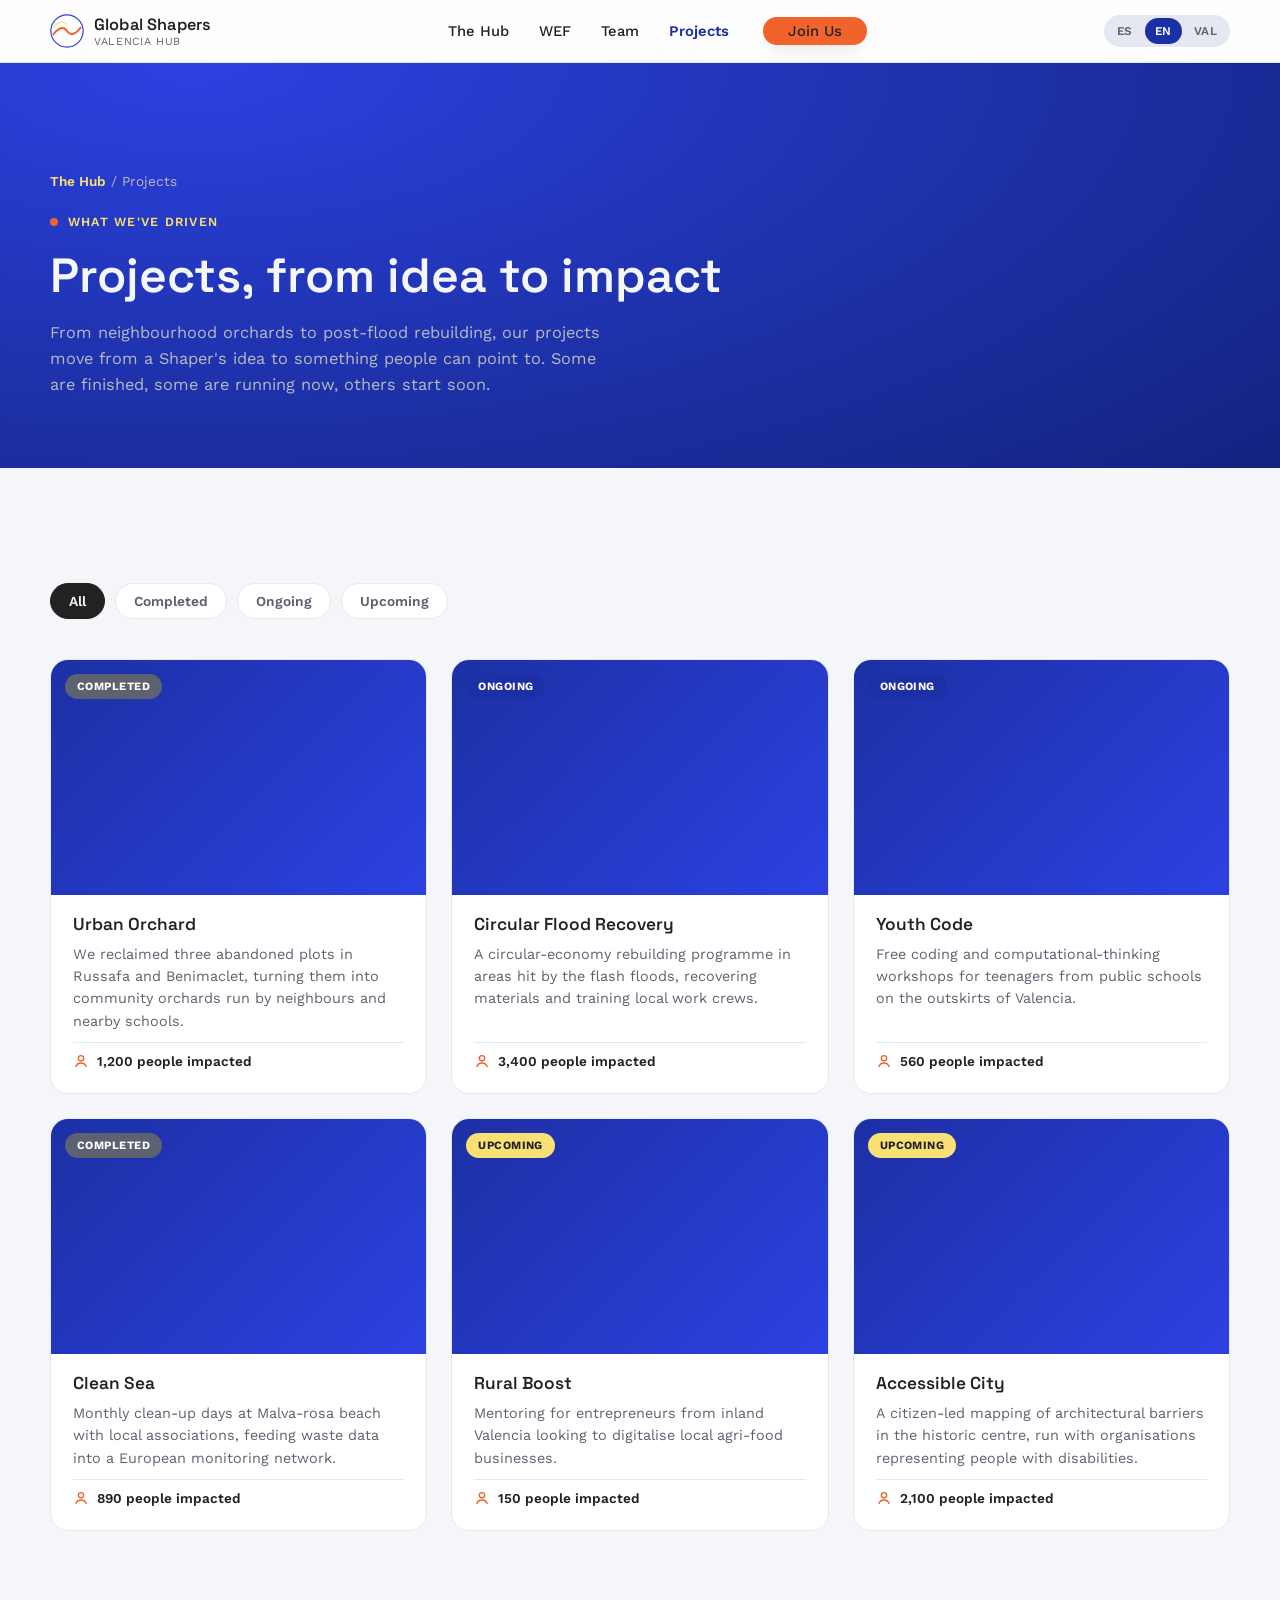
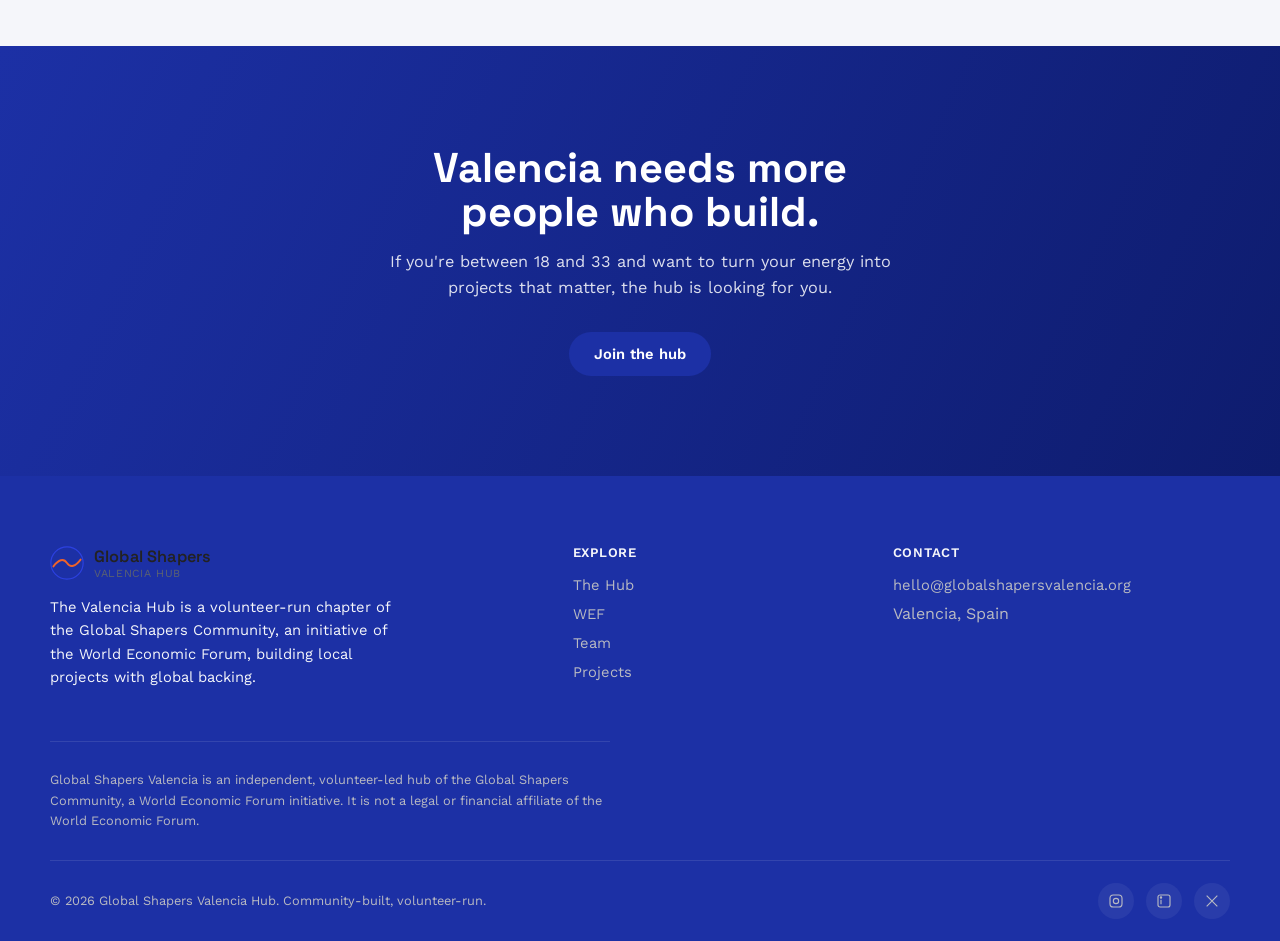
==== projects.html @ d79a5945 "first commit" ====
<!DOCTYPE html>
<html lang="es">
<head>
<meta charset="UTF-8" />
<meta name="viewport" content="width=device-width, initial-scale=1.0" />
<title>Projects — Global Shapers Valencia Hub</title>
<meta name="description" content="Projects driven by the Global Shapers Valencia Hub, from idea to measurable impact." />
<link rel="icon" type="image/svg+xml" href="assets/img/favicon.svg" />
<link rel="preconnect" href="https://fonts.googleapis.com">
<link rel="preconnect" href="https://fonts.gstatic.com" crossorigin>
<link href="https://fonts.googleapis.com/css2?family=Space+Grotesk:wght@500;600;700&family=Work+Sans:wght@400;500;600&display=swap" rel="stylesheet">
<link rel="stylesheet" href="assets/css/style.css" />
</head>
<body>

<!-- ============================= NAV ============================= -->
<header class="site-nav" id="siteNav">
  <div class="container nav-inner">
    <a href="index.html" class="brand">
      <svg class="brand-mark" viewBox="0 0 40 40" fill="none" xmlns="http://www.w3.org/2000/svg" aria-hidden="true">
        <circle cx="20" cy="20" r="19" stroke="#2C41E1" stroke-width="1.4"/>
        <path d="M4 24C10 16 16 14 20 20C24 26 30 24 36 16" stroke="#F0632A" stroke-width="2.2" stroke-linecap="round"/>
        <path d="M4 15C10 9 16 8 20 12" stroke="#F8E074" stroke-width="1.6" stroke-linecap="round" opacity="0.8"/>
      </svg>
      <span>Global Shapers<small>Valencia Hub</small></span>
    </a>

    <nav class="nav-links" aria-label="Main">
      <a href="index.html#hub" data-i18n="nav.hub">The Hub</a>
      <a href="index.html#wef" data-i18n="nav.wef">WEF</a>
      <a href="team.html" data-i18n="nav.team">Team</a>
      <a href="projects.html" aria-current="page" data-i18n="nav.projects">Projects</a>
      <a href="index.html#join" class="btn btn-ember nav-cta" data-i18n="nav.join">Join Us</a>
    </nav>

    <div class="nav-right">
      <div class="lang-switch" role="group" aria-label="Language selector" id="langSwitch">
        <button type="button" data-lang="es">ES</button>
        <button type="button" data-lang="en">EN</button>
        <button type="button" data-lang="val">VAL</button>
      </div>
      <button class="nav-toggle" id="navToggle" aria-label="Toggle menu" aria-expanded="false">
        <span></span><span></span><span></span>
      </button>
    </div>
  </div>
</header>

<main>

<!-- ============================= PAGE HEADER ============================= -->
<section class="page-header">
  <div class="container">
    <p class="breadcrumb"><a href="index.html" data-i18n="nav.hub">The Hub</a> / <span data-i18n="nav.projects">Projects</span></p>
    <span class="hero-eyebrow" data-i18n="projects.eyebrow">What we've driven</span>
    <h1 data-i18n="projects.title">Projects, from idea to impact</h1>
    <p data-i18n="projects.teaserBody">From neighbourhood orchards to post-flood rebuilding, our projects move from a Shaper's idea to something people can point to.</p>
  </div>
</section>

<!-- ============================= PROJECTS GRID ============================= -->
<section class="projects-section">
  <div class="container">
    <div class="projects-head">
      <div class="filter-row" id="filterRow" role="group" aria-label="Filter projects">
        <button class="filter-pill active" data-filter="all" data-i18n="projects.filterAll">All</button>
        <button class="filter-pill" data-filter="completed" data-i18n="projects.filterCompleted">Completed</button>
        <button class="filter-pill" data-filter="ongoing" data-i18n="projects.filterOngoing">Ongoing</button>
        <button class="filter-pill" data-filter="upcoming" data-i18n="projects.filterUpcoming">Upcoming</button>
      </div>
    </div>
    <div class="projects-grid" id="projectsGrid" aria-live="polite"></div>
  </div>
</section>

<!-- ============================= CTA BAND ============================= -->
<section class="cta-band" id="join">
  <div class="container">
    <h2 data-i18n="ctaBand.title">Valencia needs more people who build.</h2>
    <p data-i18n="ctaBand.body">If you're between 18 and 33 and want to turn your energy into projects that matter, the hub is looking for you.</p>
    <a href="mailto:hello@globalshapersvalencia.org" class="btn btn-ink" data-i18n="ctaBand.button">Join the hub</a>
  </div>
</section>

</main>

<!-- ============================= FOOTER ============================= -->
<footer class="site-footer">
  <div class="container footer-grid">
    <div class="footer-brand">
      <a href="index.html" class="brand">
        <svg class="brand-mark" viewBox="0 0 40 40" fill="none" xmlns="http://www.w3.org/2000/svg" aria-hidden="true">
          <circle cx="20" cy="20" r="19" stroke="#2C41E1" stroke-width="1.4"/>
          <path d="M4 24C10 16 16 14 20 20C24 26 30 24 36 16" stroke="#F0632A" stroke-width="2.2" stroke-linecap="round"/>
        </svg>
        <span>Global Shapers<small>Valencia Hub</small></span>
      </a>
      <p data-i18n="footer.about">Footer summary of the hub.</p>
    </div>
    <div class="footer-col">
      <h4 data-i18n="footer.navTitle">Explore</h4>
      <ul>
        <li><a href="index.html#hub" data-i18n="nav.hub">The Hub</a></li>
        <li><a href="index.html#wef" data-i18n="nav.wef">WEF</a></li>
        <li><a href="team.html" data-i18n="nav.team">Team</a></li>
        <li><a href="projects.html" data-i18n="nav.projects">Projects</a></li>
      </ul>
    </div>
    <div class="footer-col">
      <h4 data-i18n="footer.contactTitle">Contact</h4>
      <ul>
        <li><a href="mailto:hello@globalshapersvalencia.org" data-i18n="footer.contactEmail">hello@globalshapersvalencia.org</a></li>
        <li><span data-i18n="footer.contactCity">Valencia, Spain</span></li>
      </ul>
    </div>
  </div>
  <div class="container">
    <p class="footer-note" data-i18n="footer.membershipNote">Global Shapers Valencia is an independent, volunteer-led hub...</p>
    <div class="footer-bottom">
      <span>© <span id="year"></span> <span data-i18n="footer.rights">Global Shapers Valencia Hub.</span></span>
      <div class="footer-social">
        <a href="https://instagram.com" target="_blank" rel="noopener" aria-label="Instagram"><svg viewBox="0 0 24 24" fill="none" stroke="currentColor" stroke-width="1.7"><rect x="3" y="3" width="18" height="18" rx="5"/><circle cx="12" cy="12" r="4"/></svg></a>
        <a href="https://linkedin.com" target="_blank" rel="noopener" aria-label="LinkedIn"><svg viewBox="0 0 24 24" fill="none" stroke="currentColor" stroke-width="1.7"><rect x="3" y="3" width="18" height="18" rx="3"/><line x1="7.5" y1="10" x2="7.5" y2="17"/><circle cx="7.5" cy="6.8" r="1"/></svg></a>
        <a href="https://x.com" target="_blank" rel="noopener" aria-label="X"><svg viewBox="0 0 24 24" fill="none" stroke="currentColor" stroke-width="1.7"><path d="M4 4l16 16M20 4L4 20"/></svg></a>
      </div>
    </div>
  </div>
</footer>

<script src="assets/js/i18n.js"></script>
<script src="assets/js/main.js"></script>
</body>
</html>
---- assets/css/style.css ----
/* ===================================================================
   Global Shapers Valencia Hub — stylesheet
   Design tokens are named and intentional: see the palette below.
   =================================================================== */

:root {
  /* Official Global Shapers branding + a Valencia orange for local warmth.
     ink: charcoal structure · blue-deep/blue-mid/blue-bright: brand blues
     orange: Valencia accent (Fallas / senyera warmth) · gold: brand yellow */
  --ink: #232222;
  --ink-soft: #322f2e;
  --paper: #f5f6fa;
  --paper-dim: #e6e8f1;
  --blue-deep: #1c30a5;
  --blue-mid: #054b96;
  --blue-bright: #2c41e1;
  --orange: #f0632a;
  --orange-dark: #cf4e1e;
  --gold: #f8e074;
  --white: #ffffff;
  --ink-text: #201f1e;
  --muted: #5c6270;
  --muted-on-ink: #b9bac2;

  --font-display: 'Space Grotesk', 'Segoe UI', system-ui, sans-serif;
  --font-body: 'Work Sans', 'Segoe UI', system-ui, sans-serif;

  --radius-arc: 120px 8px 120px 8px;
  --radius-card: 18px;
  --shadow-soft: 0 20px 45px -20px rgba(28, 48, 165, 0.28);
  --shadow-tight: 0 8px 20px -10px rgba(35, 34, 34, 0.28);

  --container: 1180px;
  --section-pad: clamp(64px, 9vw, 120px);
}

/* ---------- Reset ---------- */
*, *::before, *::after { box-sizing: border-box; }
html { scroll-behavior: smooth; }
@media (prefers-reduced-motion: reduce) {
  html { scroll-behavior: auto; }
  *, *::before, *::after {
    animation-duration: 0.001ms !important;
    animation-iteration-count: 1 !important;
    transition-duration: 0.001ms !important;
    scroll-behavior: auto !important;
  }
}
body {
  margin: 0;
  font-family: var(--font-body);
  color: var(--ink-text);
  background: var(--paper);
  -webkit-font-smoothing: antialiased;
}
img { max-width: 100%; display: block; }
a { color: inherit; text-decoration: none; }
ul { margin: 0; padding: 0; list-style: none; }
button { font: inherit; cursor: pointer; }
h1, h2, h3, h4 { font-family: var(--font-display); margin: 0; line-height: 1.05; }
p { margin: 0; }
.container {
  width: min(100% - 48px, var(--container));
  margin-inline: auto;
}
:focus-visible {
  outline: 3px solid var(--orange);
  outline-offset: 3px;
}

/* ---------- Section scaffolding ---------- */
section { padding-block: var(--section-pad); position: relative; }
.section-eyebrow {
  display: inline-flex;
  align-items: center;
  gap: 10px;
  font-size: 0.8rem;
  font-weight: 600;
  letter-spacing: 0.08em;
  text-transform: uppercase;
  color: var(--blue-deep);
  margin-bottom: 18px;
}
.section-eyebrow::before {
  content: '';
  width: 28px;
  height: 2px;
  background: var(--orange);
  border-radius: 2px;
}
.section-title {
  font-size: clamp(1.8rem, 3.4vw, 2.6rem);
  font-weight: 600;
  max-width: 18ch;
  color: var(--ink);
}
.section-head { margin-bottom: 44px; }
.on-ink .section-title,
.on-ink .section-eyebrow { color: var(--paper); }
.on-ink .section-eyebrow { color: var(--blue-bright); }

/* Arc divider between sections — the recurring signature motif */
.arc-divider { position: relative; height: 0; }
.arc-divider svg { position: absolute; left: 0; width: 100%; display: block; }
.arc-divider--to-ink { bottom: -1px; }
.arc-divider--to-paper { top: -1px; }

/* ===================================================================
   NAV
   =================================================================== */
.site-nav {
  position: sticky;
  top: 0;
  z-index: 100;
  background: rgba(255, 255, 255, 0.88);
  backdrop-filter: blur(14px);
  -webkit-backdrop-filter: blur(14px);
  border-bottom: 1px solid var(--paper-dim);
}
.nav-inner {
  display: flex;
  align-items: center;
  justify-content: space-between;
  gap: 20px;
  padding-block: 14px;
}
.brand {
  display: flex;
  align-items: center;
  gap: 10px;
  color: var(--ink);
  font-family: var(--font-display);
  font-weight: 600;
  font-size: 1.02rem;
  letter-spacing: 0.01em;
}
.brand-mark { width: 34px; height: 34px; flex-shrink: 0; }
.brand small {
  display: block;
  font-family: var(--font-body);
  font-weight: 400;
  font-size: 0.68rem;
  color: var(--muted);
  letter-spacing: 0.06em;
  text-transform: uppercase;
}
.nav-links {
  display: flex;
  gap: 30px;
  align-items: center;
}
.nav-links a {
  color: var(--ink);
  font-size: 0.92rem;
  font-weight: 500;
  position: relative;
  padding-block: 4px;
}
.nav-links a::after {
  content: '';
  position: absolute;
  left: 0; right: 100%;
  bottom: 0;
  height: 2px;
  background: var(--orange);
  transition: right 0.25s ease;
}
.nav-links a:hover::after { right: 0; }
.nav-links a[aria-current="page"] { color: var(--blue-deep); font-weight: 600; }
.nav-links a.nav-cta::after { content: none; }
.nav-links a.nav-cta { margin-left: 4px; }

.nav-right { display: flex; align-items: center; gap: 16px; }

.lang-switch {
  display: flex;
  background: var(--paper-dim);
  border-radius: 999px;
  padding: 3px;
  gap: 2px;
}
.lang-switch button {
  border: none;
  background: transparent;
  color: var(--muted);
  font-size: 0.74rem;
  font-weight: 600;
  letter-spacing: 0.04em;
  padding: 6px 10px;
  border-radius: 999px;
  transition: background 0.2s ease, color 0.2s ease;
}
.lang-switch button.active {
  background: var(--blue-deep);
  color: var(--white);
}
.lang-switch button:not(.active):hover { color: var(--ink); }

.btn {
  display: inline-flex;
  align-items: center;
  justify-content: center;
  gap: 8px;
  border-radius: 999px;
  padding: 12px 24px;
  font-weight: 600;
  font-size: 0.92rem;
  border: 1px solid transparent;
  transition: transform 0.2s ease, box-shadow 0.2s ease, background 0.2s ease;
  white-space: nowrap;
}
.btn:hover { transform: translateY(-2px); }
.btn-ember {
  background: var(--orange);
  color: var(--white);
  box-shadow: var(--shadow-tight);
}
.btn-ember:hover { background: var(--orange-dark); }
.btn-outline-light {
  border-color: rgba(255, 255, 255, 0.4);
  color: var(--paper);
}
.btn-outline-light:hover { border-color: var(--paper); }
.btn-ink {
  background: var(--blue-deep);
  color: var(--white);
}
.btn-ink:hover { background: var(--blue-bright); }

.nav-toggle {
  display: none;
  flex-direction: column;
  gap: 5px;
  background: none;
  border: none;
  padding: 8px;
}
.nav-toggle span {
  width: 22px;
  height: 2px;
  background: var(--ink);
  border-radius: 2px;
}

/* ===================================================================
   HERO
   =================================================================== */
.hero {
  background: radial-gradient(120% 140% at 82% 8%, var(--blue-bright) 0%, var(--blue-deep) 55%, #12207a 100%);
  color: var(--paper);
  overflow: hidden;
  padding-top: clamp(70px, 12vw, 130px);
  padding-bottom: clamp(90px, 12vw, 150px);
}
.hero-inner {
  display: grid;
  grid-template-columns: 1.05fr 0.95fr;
  gap: 40px;
  align-items: center;
  position: relative;
  z-index: 2;
}
.hero-eyebrow {
  display: inline-flex;
  align-items: center;
  gap: 10px;
  font-size: 0.78rem;
  font-weight: 600;
  letter-spacing: 0.1em;
  text-transform: uppercase;
  color: var(--gold);
  margin-bottom: 22px;
}
.hero-eyebrow::before {
  content: '';
  width: 8px; height: 8px;
  border-radius: 50%;
  background: var(--orange);
}
.hero h1 {
  font-size: clamp(2.3rem, 5vw, 3.6rem);
  font-weight: 600;
  letter-spacing: -0.01em;
  max-width: 15ch;
}
.hero-intro {
  margin-top: 24px;
  font-size: 1.08rem;
  line-height: 1.6;
  color: var(--muted-on-ink);
  max-width: 46ch;
}
.hero-ctas {
  margin-top: 36px;
  display: flex;
  gap: 16px;
  flex-wrap: wrap;
}

/* Hero motif: layered arcs evoking L'Hemisfèric / L'Oceanogràfic curves */
.hero-motif {
  position: relative;
  aspect-ratio: 1 / 1;
  width: 100%;
}
.hero-motif svg { width: 100%; height: 100%; }
.arc-ring {
  transform-origin: center;
  animation: drift 22s ease-in-out infinite;
}
.arc-ring.r2 { animation-duration: 28s; animation-direction: reverse; }
.arc-ring.r3 { animation-duration: 34s; }
@keyframes drift {
  0%, 100% { transform: rotate(0deg) scale(1); }
  50% { transform: rotate(6deg) scale(1.02); }
}

/* ===================================================================
   TICKER
   =================================================================== */
.ticker-band {
  background: linear-gradient(100deg, var(--orange) 0%, var(--orange-dark) 45%, var(--gold) 100%);
  overflow: hidden;
  padding-block: 16px;
  border-top: 1px solid rgba(0,0,0,0.08);
  border-bottom: 1px solid rgba(0,0,0,0.08);
}
.ticker-track {
  display: flex;
  width: max-content;
  animation: ticker 26s linear infinite;
}
.ticker-track span {
  display: inline-flex;
  align-items: center;
  font-family: var(--font-display);
  font-weight: 600;
  font-size: 1.15rem;
  color: var(--white);
  text-transform: uppercase;
  letter-spacing: 0.04em;
  padding-inline: 28px;
  white-space: nowrap;
}
.ticker-track span::after {
  content: '\2726';
  margin-left: 28px;
  font-size: 0.8rem;
  opacity: 0.8;
}
@keyframes ticker {
  from { transform: translateX(0); }
  to { transform: translateX(-50%); }
}

/* ===================================================================
   STATS
   =================================================================== */
.stats-section { background: var(--paper); }
.stats-grid {
  display: grid;
  grid-template-columns: repeat(4, 1fr);
  gap: 0;
}
.stat-item {
  padding-inline: 28px;
  border-left: 1px solid var(--paper-dim);
}
.stat-item:first-child { border-left: none; padding-left: 0; }
.stat-number {
  font-family: var(--font-display);
  font-size: clamp(2.4rem, 5vw, 3.4rem);
  font-weight: 700;
  color: var(--blue-deep);
  line-height: 1;
}
.stat-label {
  margin-top: 10px;
  font-size: 0.92rem;
  color: var(--muted);
  font-weight: 500;
}

/* ===================================================================
   ABOUT / WHAT THE HUB IS
   =================================================================== */
.about-section { background: var(--paper); }
.about-grid {
  display: grid;
  grid-template-columns: 1fr 1fr;
  gap: 60px;
  align-items: start;
}
.about-copy p { color: var(--muted); line-height: 1.7; font-size: 1.02rem; }
.about-copy p + p { margin-top: 18px; }
.pillar-grid {
  display: grid;
  grid-template-columns: 1fr 1fr;
  gap: 16px;
}
.pillar-card {
  background: var(--white);
  border-radius: var(--radius-card);
  padding: 22px 20px;
  box-shadow: var(--shadow-tight);
  border: 1px solid var(--paper-dim);
  transition: transform 0.25s ease, box-shadow 0.25s ease;
}
.pillar-card:hover { transform: translateY(-4px); box-shadow: var(--shadow-soft); }
.pillar-icon {
  width: 38px; height: 38px;
  color: var(--orange);
  margin-bottom: 14px;
}
.pillar-card h3 { font-size: 1.02rem; font-weight: 600; color: var(--ink); }
.pillar-card p { margin-top: 8px; font-size: 0.88rem; color: var(--muted); line-height: 1.5; }

/* ===================================================================
   WEF CONNECTION
   =================================================================== */
.wef-section { background: linear-gradient(165deg, var(--blue-deep) 0%, var(--blue-mid) 100%); color: var(--paper); }
.wef-body {
  color: var(--muted-on-ink);
  max-width: 62ch;
  line-height: 1.7;
  font-size: 1.02rem;
  margin-bottom: 56px;
}
.chain {
  display: grid;
  grid-template-columns: repeat(4, 1fr);
  gap: 14px;
  position: relative;
}
.chain-connector {
  position: absolute;
  top: 34px;
  left: 0;
  right: 0;
  height: 2px;
  z-index: 0;
}
.chain-connector svg { width: 100%; height: 40px; display: block; margin-top: -20px; }
.chain-node {
  position: relative;
  z-index: 1;
  display: flex;
  flex-direction: column;
  gap: 14px;
}
.chain-dot {
  width: 68px; height: 68px;
  border-radius: 50%;
  background: rgba(255, 255, 255, 0.14);
  border: 2px solid var(--gold);
  display: flex;
  align-items: center;
  justify-content: center;
  font-family: var(--font-display);
  font-weight: 700;
  color: var(--white);
}
.chain-node:last-child .chain-dot {
  background: var(--orange);
  border-color: var(--gold);
  color: var(--white);
}
.chain-node h3 { font-size: 1rem; font-weight: 600; }
.chain-node p { font-size: 0.86rem; color: var(--muted-on-ink); line-height: 1.5; max-width: 24ch; }

/* ===================================================================
   SOCIAL
   =================================================================== */
.social-section { background: var(--paper); text-align: center; }
.social-section .section-head { margin-bottom: 32px; }
.social-row {
  display: flex;
  justify-content: center;
  gap: 18px;
}
.social-link {
  width: 54px; height: 54px;
  border-radius: 50%;
  background: var(--white);
  border: 1px solid var(--paper-dim);
  display: flex;
  align-items: center;
  justify-content: center;
  color: var(--ink);
  transition: transform 0.2s ease, background 0.2s ease, color 0.2s ease;
}
.social-link svg { width: 22px; height: 22px; }
.social-link:hover { background: var(--blue-deep); color: var(--white); transform: translateY(-3px); }

/* ===================================================================
   TEAM
   =================================================================== */
.team-section { background: var(--white); }
.team-grid {
  display: grid;
  grid-template-columns: repeat(3, 1fr);
  gap: 24px;
}
.team-card {
  background: var(--paper);
  border-radius: var(--radius-card);
  overflow: hidden;
  text-align: left;
  border: none;
  padding: 0;
  display: block;
  width: 100%;
  transition: transform 0.25s ease, box-shadow 0.25s ease;
}
.team-card:hover { transform: translateY(-6px); box-shadow: var(--shadow-soft); }
.team-photo {
  width: 100%;
  aspect-ratio: 4 / 3.4;
  background: linear-gradient(135deg, var(--blue-deep), var(--blue-bright));
  display: flex;
  align-items: center;
  justify-content: center;
  color: var(--white);
  font-family: var(--font-display);
  font-size: 2.4rem;
  font-weight: 700;
  overflow: hidden;
}
.team-photo img { width: 100%; height: 100%; object-fit: cover; }
.team-meta { padding: 18px 20px 22px; }
.team-meta h3 { font-size: 1.05rem; font-weight: 600; color: var(--ink); }
.team-meta p { margin-top: 4px; font-size: 0.88rem; color: var(--blue-deep); font-weight: 500; }

/* Team modal */
.modal-overlay {
  position: fixed; inset: 0;
  background: rgba(12, 18, 60, 0.72);
  backdrop-filter: blur(4px);
  display: flex;
  align-items: center;
  justify-content: center;
  padding: 24px;
  z-index: 200;
  opacity: 0;
  pointer-events: none;
  transition: opacity 0.25s ease;
}
.modal-overlay.open { opacity: 1; pointer-events: auto; }
.modal-card {
  background: var(--white);
  border-radius: 22px;
  max-width: 520px;
  width: 100%;
  overflow: hidden;
  transform: translateY(18px) scale(0.98);
  transition: transform 0.3s ease;
  max-height: 86vh;
  display: flex;
  flex-direction: column;
}
.modal-overlay.open .modal-card { transform: translateY(0) scale(1); }
.modal-photo {
  width: 100%;
  aspect-ratio: 16 / 8;
  background: linear-gradient(135deg, var(--blue-deep), var(--blue-bright));
  display: flex;
  align-items: center;
  justify-content: center;
  color: var(--white);
  font-family: var(--font-display);
  font-size: 2.6rem;
  font-weight: 700;
  position: relative;
  flex-shrink: 0;
}
.modal-photo-inner {
  position: absolute;
  inset: 0;
  display: flex;
  align-items: center;
  justify-content: center;
}
.modal-photo-inner img { width: 100%; height: 100%; object-fit: cover; }
.modal-close {
  position: absolute;
  top: 14px; right: 14px;
  width: 36px; height: 36px;
  border-radius: 50%;
  background: rgba(28, 48, 165, 0.65);
  color: var(--white);
  border: none;
  font-size: 1.1rem;
  display: flex; align-items: center; justify-content: center;
}
.modal-body { padding: 26px 28px 30px; overflow-y: auto; }
.modal-body h3 { font-size: 1.3rem; font-weight: 600; color: var(--ink); }
.modal-body .modal-role { color: var(--blue-deep); font-weight: 600; font-size: 0.9rem; margin-top: 4px; }
.modal-body p.modal-bio { margin-top: 16px; color: var(--muted); line-height: 1.65; }

/* ===================================================================
   PROJECTS
   =================================================================== */
.projects-section { background: var(--paper); }
.projects-head {
  display: flex;
  justify-content: space-between;
  align-items: flex-end;
  flex-wrap: wrap;
  gap: 24px;
  margin-bottom: 40px;
}
.filter-row { display: flex; gap: 10px; flex-wrap: wrap; }
.filter-pill {
  border: 1px solid var(--paper-dim);
  background: var(--white);
  color: var(--muted);
  padding: 9px 18px;
  border-radius: 999px;
  font-size: 0.86rem;
  font-weight: 600;
  transition: all 0.2s ease;
}
.filter-pill:hover { border-color: var(--blue-deep); color: var(--blue-deep); }
.filter-pill.active { background: var(--ink); border-color: var(--ink); color: var(--paper); }

.projects-grid {
  display: grid;
  grid-template-columns: repeat(3, 1fr);
  gap: 24px;
}
.project-card {
  background: var(--white);
  border-radius: var(--radius-card);
  overflow: hidden;
  border: 1px solid var(--paper-dim);
  display: flex;
  flex-direction: column;
  transition: transform 0.25s ease, box-shadow 0.25s ease;
}
.project-card:hover { transform: translateY(-5px); box-shadow: var(--shadow-soft); }
.project-image {
  aspect-ratio: 16 / 10;
  position: relative;
  overflow: hidden;
}
.project-image img { width: 100%; height: 100%; object-fit: cover; }
.project-image .fallback {
  width: 100%; height: 100%;
}
.status-badge {
  position: absolute;
  top: 14px; left: 14px;
  font-size: 0.7rem;
  font-weight: 700;
  text-transform: uppercase;
  letter-spacing: 0.04em;
  padding: 6px 12px;
  border-radius: 999px;
  color: var(--white);
}
.status-badge.completed { background: var(--muted); }
.status-badge.ongoing { background: var(--blue-deep); }
.status-badge.upcoming { background: var(--gold); color: var(--ink); }
.project-body { padding: 20px 22px 24px; display: flex; flex-direction: column; gap: 10px; flex: 1; }
.project-body h3 { font-size: 1.08rem; font-weight: 600; color: var(--ink); }
.project-body p.project-desc { color: var(--muted); font-size: 0.9rem; line-height: 1.55; flex: 1; }
.project-impact {
  display: flex;
  align-items: center;
  gap: 8px;
  font-size: 0.85rem;
  font-weight: 600;
  color: var(--ink);
  padding-top: 10px;
  border-top: 1px solid var(--paper-dim);
}
.project-impact svg { width: 16px; height: 16px; color: var(--orange); }

/* ===================================================================
   CTA BAND
   =================================================================== */
.cta-band {
  background: linear-gradient(115deg, var(--blue-deep) 0%, #0e1c6e 100%);
  color: var(--white);
  text-align: center;
  padding-block: clamp(60px, 8vw, 100px);
}
.cta-band h2 {
  font-size: clamp(1.8rem, 4vw, 2.6rem);
  max-width: 20ch;
  margin-inline: auto;
}
.cta-band p {
  margin-top: 16px;
  color: rgba(255,255,255,0.85);
  max-width: 52ch;
  margin-inline: auto;
  font-size: 1.02rem;
  line-height: 1.6;
}
.cta-band .btn { margin-top: 30px; }

/* ===================================================================
   FOOTER
   =================================================================== */
.site-footer { background: var(--blue-deep); color: var(--muted-on-ink); padding-top: 70px; }
.footer-grid {
  display: grid;
  grid-template-columns: 1.4fr 0.8fr 1fr;
  gap: 50px;
}
.footer-brand { color: var(--paper); }
.footer-brand .brand { margin-bottom: 16px; }
.footer-brand p { font-size: 0.92rem; line-height: 1.6; max-width: 40ch; }
.footer-col h4 {
  color: var(--paper);
  font-size: 0.82rem;
  text-transform: uppercase;
  letter-spacing: 0.06em;
  margin-bottom: 16px;
  font-family: var(--font-body);
  font-weight: 600;
}
.footer-col ul li { margin-bottom: 10px; }
.footer-col ul li a { font-size: 0.92rem; transition: color 0.2s ease; }
.footer-col ul li a:hover { color: var(--paper); }
.footer-note {
  margin-top: 50px;
  padding-top: 28px;
  border-top: 1px solid rgba(255,255,255,0.1);
  font-size: 0.8rem;
  line-height: 1.6;
  max-width: 70ch;
}
.footer-bottom {
  margin-top: 28px;
  padding-block: 22px;
  border-top: 1px solid rgba(255,255,255,0.1);
  display: flex;
  justify-content: space-between;
  align-items: center;
  flex-wrap: wrap;
  gap: 12px;
  font-size: 0.8rem;
}
.footer-social { display: flex; gap: 12px; }
.footer-social a {
  width: 36px; height: 36px;
  border-radius: 50%;
  background: rgba(255,255,255,0.06);
  display: flex; align-items: center; justify-content: center;
}
.footer-social svg { width: 16px; height: 16px; }
.footer-social a:hover { background: var(--orange); }

/* ===================================================================
   TEASER SECTIONS (homepage previews of Team / Projects)
   =================================================================== */
.teaser-single {
  max-width: 640px;
  margin-inline: auto;
  text-align: center;
}
.teaser-single .section-eyebrow::before { margin-inline: auto; }
.teaser-single .section-eyebrow { justify-content: center; }
.teaser-single .section-title { max-width: none; margin-inline: auto; }
.teaser-body {
  margin-top: 18px;
  color: var(--muted);
  font-size: 1.02rem;
  line-height: 1.65;
}
.teaser-cta { margin-top: 26px; }

/* ===================================================================
   SUBPAGE HEADER (team.html / projects.html)
   =================================================================== */
.page-header {
  background: radial-gradient(120% 160% at 15% 0%, var(--blue-bright) 0%, var(--blue-deep) 55%, #12207a 100%);
  color: var(--paper);
  padding-top: clamp(56px, 9vw, 90px);
  padding-bottom: clamp(50px, 7vw, 70px);
}
.page-header .breadcrumb {
  font-size: 0.85rem;
  color: var(--muted-on-ink);
  margin-bottom: 18px;
}
.page-header .breadcrumb a { color: var(--gold); font-weight: 600; }
.page-header .breadcrumb a:hover { text-decoration: underline; }
.page-header h1 {
  font-size: clamp(2rem, 4.4vw, 3rem);
  font-weight: 600;
  max-width: 22ch;
}
.page-header p {
  margin-top: 18px;
  color: var(--muted-on-ink);
  max-width: 56ch;
  font-size: 1.02rem;
  line-height: 1.6;
}

@media (max-width: 980px) {
  .hero-inner { grid-template-columns: 1fr; }
  .hero-motif { order: -1; max-width: 320px; margin-inline: auto; }
  .about-grid { grid-template-columns: 1fr; gap: 36px; }
  .stats-grid { grid-template-columns: repeat(2, 1fr); row-gap: 28px; }
  .stat-item:nth-child(3) { border-left: none; padding-left: 0; }
  .team-grid { grid-template-columns: repeat(2, 1fr); }
  .projects-grid { grid-template-columns: repeat(2, 1fr); }
  .footer-grid { grid-template-columns: 1fr 1fr; }
  .footer-brand { grid-column: 1 / -1; }
  .chain { grid-template-columns: repeat(2, 1fr); row-gap: 34px; }
  .chain-connector { display: none; }
}
@media (max-width: 680px) {
  .nav-links { display: none; }
  .nav-toggle { display: flex; }
  .lang-switch button { padding: 6px 8px; font-size: 0.7rem; }
  .nav-inner { gap: 10px; }
  .nav-right { gap: 10px; }
  .brand { gap: 8px; font-size: 0.92rem; }
  .brand-mark { width: 28px; height: 28px; }
  .brand small { font-size: 0.6rem; }
  .stats-grid { grid-template-columns: 1fr 1fr; }
  .team-grid { grid-template-columns: 1fr; }
  .projects-grid { grid-template-columns: 1fr; }
  .chain { grid-template-columns: 1fr; }
  .footer-grid { grid-template-columns: 1fr; gap: 34px; }
  .projects-head { flex-direction: column; align-items: flex-start; }
}

/* Mobile nav drawer */
.site-nav.menu-open .nav-links {
  display: flex;
  position: absolute;
  top: 100%; left: 0; right: 0;
  flex-direction: column;
  background: var(--white);
  padding: 24px;
  gap: 20px;
  border-bottom: 1px solid var(--paper-dim);
  box-shadow: var(--shadow-soft);
}
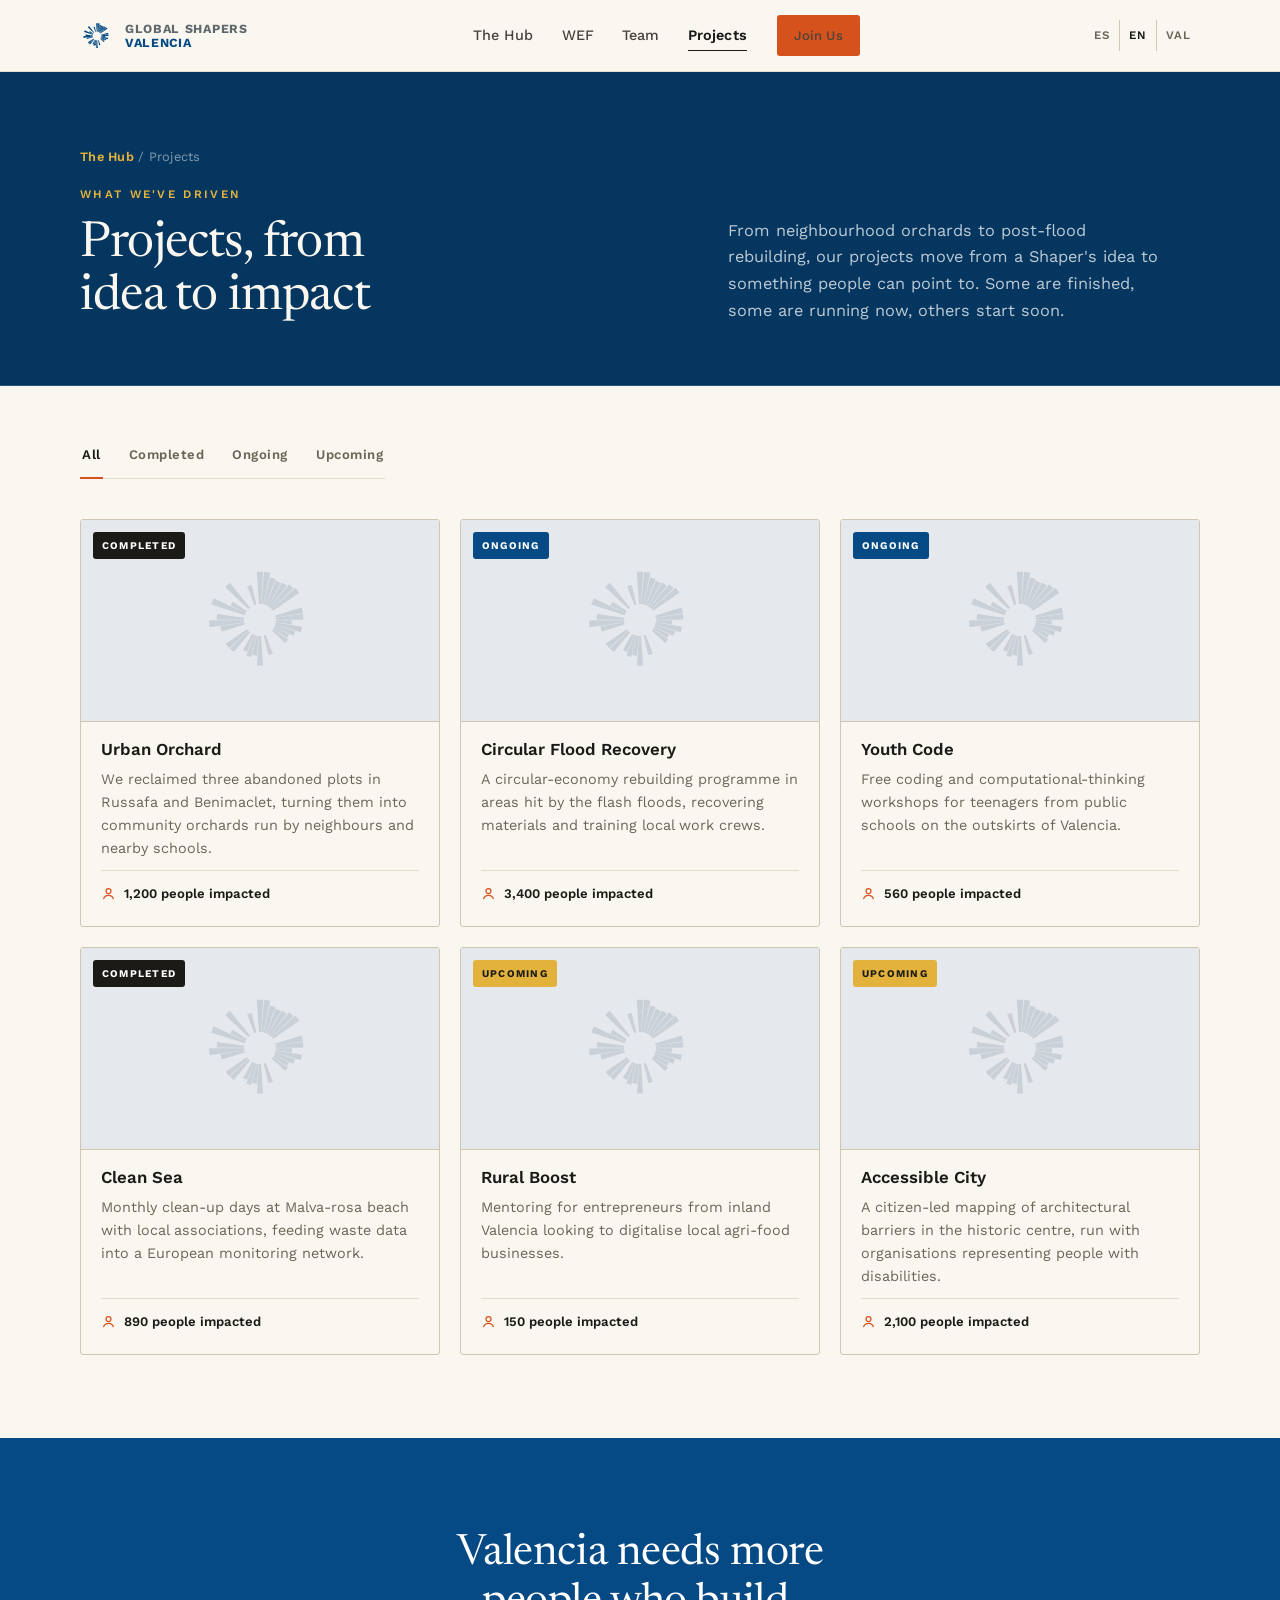
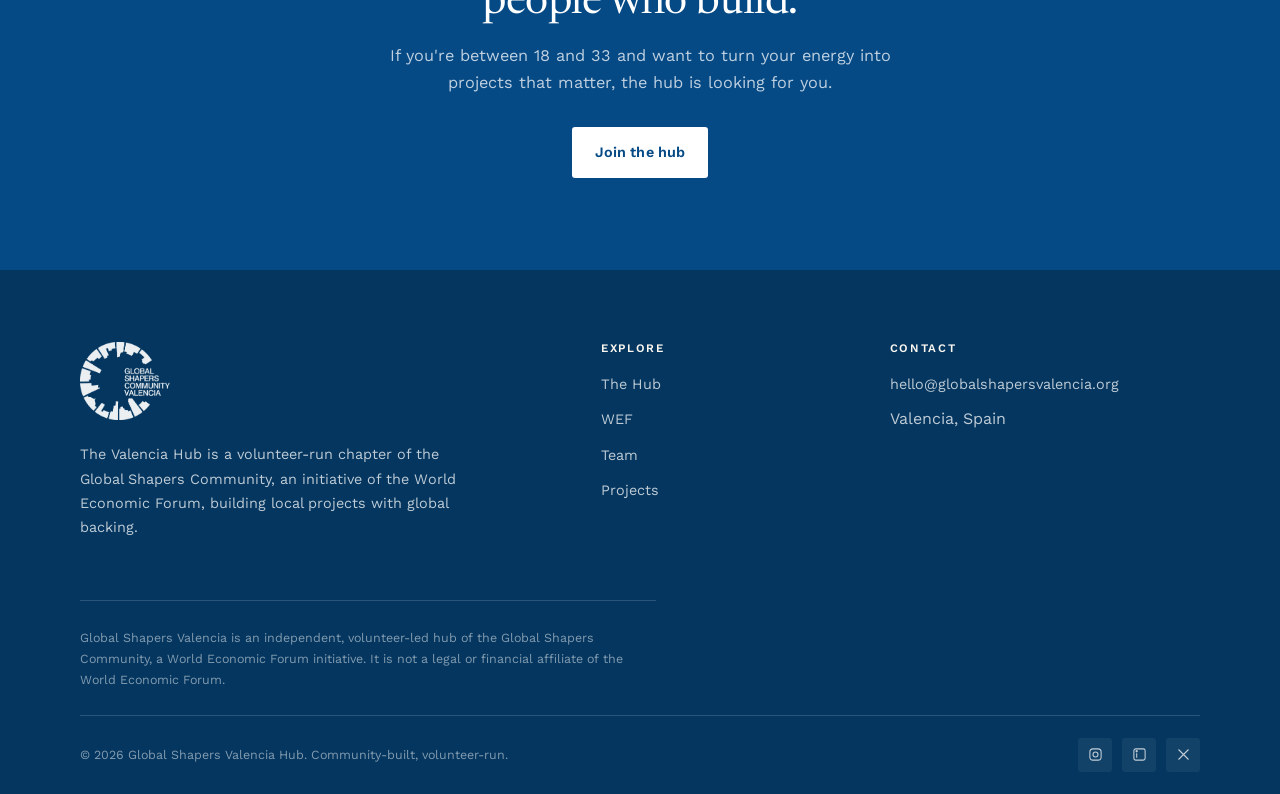
==== commit fc117d99: "Design adjustements" ====
--- a/projects.html
+++ b/projects.html
@@ -8,7 +8,7 @@
 <link rel="icon" type="image/svg+xml" href="assets/img/favicon.svg" />
 <link rel="preconnect" href="https://fonts.googleapis.com">
 <link rel="preconnect" href="https://fonts.gstatic.com" crossorigin>
-<link href="https://fonts.googleapis.com/css2?family=Space+Grotesk:wght@500;600;700&family=Work+Sans:wght@400;500;600&display=swap" rel="stylesheet">
+<link href="https://fonts.googleapis.com/css2?family=Newsreader:opsz,wght@6..72,400;6..72,500&family=Work+Sans:wght@400;500;600&display=swap" rel="stylesheet">
 <link rel="stylesheet" href="assets/css/style.css" />
 </head>
 <body>
@@ -16,13 +16,9 @@
 <!-- ============================= NAV ============================= -->
 <header class="site-nav" id="siteNav">
   <div class="container nav-inner">
-    <a href="index.html" class="brand">
-      <svg class="brand-mark" viewBox="0 0 40 40" fill="none" xmlns="http://www.w3.org/2000/svg" aria-hidden="true">
-        <circle cx="20" cy="20" r="19" stroke="#2C41E1" stroke-width="1.4"/>
-        <path d="M4 24C10 16 16 14 20 20C24 26 30 24 36 16" stroke="#F0632A" stroke-width="2.2" stroke-linecap="round"/>
-        <path d="M4 15C10 9 16 8 20 12" stroke="#F8E074" stroke-width="1.6" stroke-linecap="round" opacity="0.8"/>
-      </svg>
-      <span>Global Shapers<small>Valencia Hub</small></span>
+    <a href="index.html" class="brand" aria-label="Global Shapers Community Valencia — home">
+      <img class="brand-mark" src="assets/img/mark.svg" alt="" aria-hidden="true" width="30" height="30" />
+      <span class="brand-word">Global Shapers<small>Valencia</small></span>
     </a>
 
     <nav class="nav-links" aria-label="Main">
@@ -88,12 +84,8 @@
 <footer class="site-footer">
   <div class="container footer-grid">
     <div class="footer-brand">
-      <a href="index.html" class="brand">
-        <svg class="brand-mark" viewBox="0 0 40 40" fill="none" xmlns="http://www.w3.org/2000/svg" aria-hidden="true">
-          <circle cx="20" cy="20" r="19" stroke="#2C41E1" stroke-width="1.4"/>
-          <path d="M4 24C10 16 16 14 20 20C24 26 30 24 36 16" stroke="#F0632A" stroke-width="2.2" stroke-linecap="round"/>
-        </svg>
-        <span>Global Shapers<small>Valencia Hub</small></span>
+      <a href="index.html" aria-label="Global Shapers Community Valencia — home">
+        <img class="footer-logo" src="assets/img/gs-logo-white.png" alt="Global Shapers Community Valencia" />
       </a>
       <p data-i18n="footer.about">Footer summary of the hub.</p>
     </div>
--- a/assets/css/style.css
+++ b/assets/css/style.css
@@ -1,42 +1,57 @@
-/* ===================================================================
+/* =====================================================================
    Global Shapers Valencia Hub — stylesheet
-   Design tokens are named and intentional: see the palette below.
-   =================================================================== */
+
+   Civic-editorial system:
+   · Warm paper ground, flat brand blue for dark sections, ONE burnt-orange
+     accent used sparingly. No gradients.
+   · Hairline rules do the structural work; shadow is reserved for the modal.
+   · Newsreader (serif) for display, Work Sans for text and labels.
+   · Sections carry a running 01 / 02 index in place of decorative eyebrows.
+   ===================================================================== */
 
 :root {
-  /* Official Global Shapers branding + a Valencia orange for local warmth.
-     ink: charcoal structure · blue-deep/blue-mid/blue-bright: brand blues
-     orange: Valencia accent (Fallas / senyera warmth) · gold: brand yellow */
-  --ink: #232222;
-  --ink-soft: #322f2e;
-  --paper: #f5f6fa;
-  --paper-dim: #e6e8f1;
-  --blue-deep: #1c30a5;
-  --blue-mid: #054b96;
-  --blue-bright: #2c41e1;
-  --orange: #f0632a;
-  --orange-dark: #cf4e1e;
-  --gold: #f8e074;
-  --white: #ffffff;
-  --ink-text: #201f1e;
-  --muted: #5c6270;
-  --muted-on-ink: #b9bac2;
-
-  --font-display: 'Space Grotesk', 'Segoe UI', system-ui, sans-serif;
+  /* Ink & paper */
+  --ink: #1b1a17;
+  --ink-soft: #46433d;
+  --paper: #faf7f0;
+  --paper-2: #f2ede2;
+  --line: #e4ddce;
+  --line-strong: #d0c7b2;
+  --muted: #6b6559;
+
+  /* Brand — sampled from the official Global Shapers Valencia mark */
+  --blue: #054985;
+  --blue-deep: #04365f;
+  --blue-bright: #0a5fa8;
+  --wordmark-grey: #5f696c;
+  --accent: #d6521d;          /* burnt Valencia orange — used sparingly */
+  --accent-deep: #b4400e;
+  --gold: #e3b23c;
+
+  /* On dark */
+  --on-blue: rgba(255, 255, 255, 0.74);
+  --on-blue-dim: rgba(255, 255, 255, 0.5);
+  --line-on-blue: rgba(255, 255, 255, 0.16);
+
+  --media: #e5e8ec;          /* cool neutral for image placeholders */
+
+  --font-display: 'Newsreader', Georgia, 'Times New Roman', serif;
   --font-body: 'Work Sans', 'Segoe UI', system-ui, sans-serif;
 
-  --radius-arc: 120px 8px 120px 8px;
-  --radius-card: 18px;
-  --shadow-soft: 0 20px 45px -20px rgba(28, 48, 165, 0.28);
-  --shadow-tight: 0 8px 20px -10px rgba(35, 34, 34, 0.28);
-
-  --container: 1180px;
-  --section-pad: clamp(64px, 9vw, 120px);
+  --r: 3px;
+  --shadow-pop: 0 30px 70px -34px rgba(19, 29, 94, 0.5);
+
+  --container: 1120px;
+  --section-pad: clamp(56px, 6.5vw, 88px);
 }
 
 /* ---------- Reset ---------- */
 *, *::before, *::after { box-sizing: border-box; }
-html { scroll-behavior: smooth; }
+html {
+  scroll-behavior: smooth;
+  scroll-padding-top: 88px;
+  -webkit-text-size-adjust: 100%;
+}
 @media (prefers-reduced-motion: reduce) {
   html { scroll-behavior: auto; }
   *, *::before, *::after {
@@ -49,61 +64,67 @@
 body {
   margin: 0;
   font-family: var(--font-body);
-  color: var(--ink-text);
+  font-size: 16px;
+  line-height: 1.6;
+  color: var(--ink-soft);
   background: var(--paper);
   -webkit-font-smoothing: antialiased;
+  text-rendering: optimizeLegibility;
 }
 img { max-width: 100%; display: block; }
 a { color: inherit; text-decoration: none; }
 ul { margin: 0; padding: 0; list-style: none; }
-button { font: inherit; cursor: pointer; }
-h1, h2, h3, h4 { font-family: var(--font-display); margin: 0; line-height: 1.05; }
+button { font: inherit; cursor: pointer; color: inherit; }
+h1, h2, h3, h4 { margin: 0; line-height: 1.1; }
 p { margin: 0; }
+::selection { background: var(--blue); color: #fff; }
+:focus-visible {
+  outline: 2px solid var(--accent);
+  outline-offset: 3px;
+}
 .container {
-  width: min(100% - 48px, var(--container));
+  width: min(100% - 44px, var(--container));
   margin-inline: auto;
 }
-:focus-visible {
-  outline: 3px solid var(--orange);
-  outline-offset: 3px;
-}
 
 /* ---------- Section scaffolding ---------- */
+main { counter-reset: section; }
 section { padding-block: var(--section-pad); position: relative; }
+
 .section-eyebrow {
-  display: inline-flex;
-  align-items: center;
-  gap: 10px;
-  font-size: 0.8rem;
-  font-weight: 600;
-  letter-spacing: 0.08em;
+  display: flex;
+  flex-wrap: wrap;
+  align-items: baseline;
+  gap: 4px 12px;
+  font-family: var(--font-body);
+  font-size: 0.72rem;
+  font-weight: 600;
+  letter-spacing: 0.16em;
   text-transform: uppercase;
-  color: var(--blue-deep);
-  margin-bottom: 18px;
+  color: var(--blue);
 }
 .section-eyebrow::before {
-  content: '';
-  width: 28px;
-  height: 2px;
-  background: var(--orange);
-  border-radius: 2px;
+  counter-increment: section;
+  content: counter(section, decimal-leading-zero);
+  font-variant-numeric: tabular-nums;
+  letter-spacing: 0.04em;
+  color: var(--accent);
 }
 .section-title {
-  font-size: clamp(1.8rem, 3.4vw, 2.6rem);
-  font-weight: 600;
-  max-width: 18ch;
+  font-family: var(--font-display);
+  font-size: clamp(1.9rem, 3.4vw, 2.85rem);
+  font-weight: 400;
+  letter-spacing: -0.012em;
+  line-height: 1.12;
+  max-width: 22ch;
   color: var(--ink);
-}
-.section-head { margin-bottom: 44px; }
-.on-ink .section-title,
-.on-ink .section-eyebrow { color: var(--paper); }
-.on-ink .section-eyebrow { color: var(--blue-bright); }
-
-/* Arc divider between sections — the recurring signature motif */
-.arc-divider { position: relative; height: 0; }
-.arc-divider svg { position: absolute; left: 0; width: 100%; display: block; }
-.arc-divider--to-ink { bottom: -1px; }
-.arc-divider--to-paper { top: -1px; }
+  text-wrap: balance;
+}
+.section-head { margin-bottom: clamp(36px, 5vw, 52px); }
+.section-head .section-title { margin-top: 18px; }
+.on-ink .section-title { color: var(--paper); }
+.on-ink .section-eyebrow { color: var(--on-blue); }
+.on-ink .section-eyebrow::before { color: var(--gold); }
 
 /* ===================================================================
    NAV
@@ -112,47 +133,53 @@
   position: sticky;
   top: 0;
   z-index: 100;
-  background: rgba(255, 255, 255, 0.88);
-  backdrop-filter: blur(14px);
-  -webkit-backdrop-filter: blur(14px);
-  border-bottom: 1px solid var(--paper-dim);
+  background: var(--paper);
+  border-bottom: 1px solid var(--line);
+  transition: box-shadow 0.3s ease, border-color 0.3s ease;
+}
+.site-nav.is-scrolled {
+  border-color: var(--line-strong);
+  box-shadow: 0 14px 34px -28px rgba(19, 29, 94, 0.55);
 }
 .nav-inner {
   display: flex;
   align-items: center;
   justify-content: space-between;
   gap: 20px;
-  padding-block: 14px;
+  padding-block: 15px;
 }
 .brand {
   display: flex;
   align-items: center;
-  gap: 10px;
-  color: var(--ink);
-  font-family: var(--font-display);
-  font-weight: 600;
-  font-size: 1.02rem;
+  gap: 11px;
+}
+.brand-mark { width: 34px; height: 34px; flex-shrink: 0; display: block; }
+.brand-word {
+  font-family: var(--font-body);
+  font-weight: 700;
+  font-size: 0.78rem;
+  line-height: 1.1;
+  letter-spacing: 0.055em;
+  text-transform: uppercase;
+  color: var(--wordmark-grey);
+}
+.brand-word small {
+  display: block;
+  font-size: inherit;
+  font-weight: 700;
+  letter-spacing: 0.055em;
+  color: var(--blue);
+}
+.nav-links {
+  display: flex;
+  gap: 28px;
+  align-items: center;
+}
+.nav-links a {
+  color: var(--ink-soft);
+  font-size: 0.9rem;
+  font-weight: 500;
   letter-spacing: 0.01em;
-}
-.brand-mark { width: 34px; height: 34px; flex-shrink: 0; }
-.brand small {
-  display: block;
-  font-family: var(--font-body);
-  font-weight: 400;
-  font-size: 0.68rem;
-  color: var(--muted);
-  letter-spacing: 0.06em;
-  text-transform: uppercase;
-}
-.nav-links {
-  display: flex;
-  gap: 30px;
-  align-items: center;
-}
-.nav-links a {
-  color: var(--ink);
-  font-size: 0.92rem;
-  font-weight: 500;
   position: relative;
   padding-block: 4px;
 }
@@ -161,71 +188,63 @@
   position: absolute;
   left: 0; right: 100%;
   bottom: 0;
-  height: 2px;
-  background: var(--orange);
+  height: 1px;
+  background: var(--accent);
   transition: right 0.25s ease;
 }
+.nav-links a:hover { color: var(--ink); }
 .nav-links a:hover::after { right: 0; }
-.nav-links a[aria-current="page"] { color: var(--blue-deep); font-weight: 600; }
-.nav-links a.nav-cta::after { content: none; }
-.nav-links a.nav-cta { margin-left: 4px; }
-
-.nav-right { display: flex; align-items: center; gap: 16px; }
-
-.lang-switch {
-  display: flex;
-  background: var(--paper-dim);
-  border-radius: 999px;
-  padding: 3px;
-  gap: 2px;
-}
+.nav-links a[aria-current="page"] { color: var(--ink); font-weight: 600; }
+.nav-links a[aria-current="page"]::after { right: 0; background: var(--ink); }
+.nav-links a.nav-cta { margin-left: 2px; padding: 9px 16px; font-size: 0.82rem; }
+.nav-links a.nav-cta::after,
+.nav-links a.nav-cta:hover::after { content: none; }
+
+.nav-right { display: flex; align-items: center; gap: 14px; }
+
+.lang-switch { display: flex; align-items: center; }
 .lang-switch button {
   border: none;
-  background: transparent;
+  background: none;
   color: var(--muted);
-  font-size: 0.74rem;
-  font-weight: 600;
-  letter-spacing: 0.04em;
-  padding: 6px 10px;
-  border-radius: 999px;
-  transition: background 0.2s ease, color 0.2s ease;
-}
-.lang-switch button.active {
-  background: var(--blue-deep);
-  color: var(--white);
-}
-.lang-switch button:not(.active):hover { color: var(--ink); }
-
+  font-size: 0.72rem;
+  font-weight: 600;
+  letter-spacing: 0.09em;
+  padding: 6px 9px;
+  transition: color 0.2s ease;
+}
+.lang-switch button + button { border-left: 1px solid var(--line-strong); }
+.lang-switch button.active { color: var(--ink); }
+.lang-switch button:not(.active):hover { color: var(--ink-soft); }
+
+/* ---------- Buttons ---------- */
 .btn {
   display: inline-flex;
   align-items: center;
   justify-content: center;
   gap: 8px;
-  border-radius: 999px;
-  padding: 12px 24px;
-  font-weight: 600;
-  font-size: 0.92rem;
+  border-radius: var(--r);
+  padding: 13px 22px;
+  font-weight: 600;
+  font-size: 0.9rem;
+  letter-spacing: 0.01em;
   border: 1px solid transparent;
-  transition: transform 0.2s ease, box-shadow 0.2s ease, background 0.2s ease;
+  transition: background 0.2s ease, border-color 0.2s ease, color 0.2s ease;
   white-space: nowrap;
 }
-.btn:hover { transform: translateY(-2px); }
-.btn-ember {
-  background: var(--orange);
-  color: var(--white);
-  box-shadow: var(--shadow-tight);
-}
-.btn-ember:hover { background: var(--orange-dark); }
+.btn-ember { background: var(--accent); color: #fff; }
+.btn-ember:hover { background: var(--accent-deep); }
+.btn-ink { background: var(--blue); color: #fff; }
+.btn-ink:hover { background: var(--blue-bright); }
 .btn-outline-light {
   border-color: rgba(255, 255, 255, 0.4);
   color: var(--paper);
-}
-.btn-outline-light:hover { border-color: var(--paper); }
-.btn-ink {
-  background: var(--blue-deep);
-  color: var(--white);
-}
-.btn-ink:hover { background: var(--blue-bright); }
+  background: none;
+}
+.btn-outline-light:hover {
+  border-color: var(--paper);
+  background: rgba(255, 255, 255, 0.06);
+}
 
 .nav-toggle {
   display: none;
@@ -237,7 +256,7 @@
 }
 .nav-toggle span {
   width: 22px;
-  height: 2px;
+  height: 1.5px;
   background: var(--ink);
   border-radius: 2px;
 }
@@ -246,107 +265,90 @@
    HERO
    =================================================================== */
 .hero {
-  background: radial-gradient(120% 140% at 82% 8%, var(--blue-bright) 0%, var(--blue-deep) 55%, #12207a 100%);
+  background: var(--blue-deep);
   color: var(--paper);
   overflow: hidden;
-  padding-top: clamp(70px, 12vw, 130px);
-  padding-bottom: clamp(90px, 12vw, 150px);
+  padding-top: clamp(56px, 8vw, 96px);
+  padding-bottom: clamp(60px, 8vw, 100px);
 }
 .hero-inner {
   display: grid;
-  grid-template-columns: 1.05fr 0.95fr;
-  gap: 40px;
-  align-items: center;
-  position: relative;
-  z-index: 2;
+  grid-template-columns: 1.15fr 0.85fr;
+  gap: clamp(32px, 6vw, 72px);
+  align-items: center;
 }
 .hero-eyebrow {
-  display: inline-flex;
-  align-items: center;
-  gap: 10px;
-  font-size: 0.78rem;
-  font-weight: 600;
-  letter-spacing: 0.1em;
+  display: inline-block;
+  font-family: var(--font-body);
+  font-size: 0.72rem;
+  font-weight: 600;
+  letter-spacing: 0.2em;
   text-transform: uppercase;
   color: var(--gold);
-  margin-bottom: 22px;
-}
-.hero-eyebrow::before {
-  content: '';
-  width: 8px; height: 8px;
-  border-radius: 50%;
-  background: var(--orange);
+  margin-bottom: 26px;
 }
 .hero h1 {
-  font-size: clamp(2.3rem, 5vw, 3.6rem);
-  font-weight: 600;
-  letter-spacing: -0.01em;
-  max-width: 15ch;
+  font-family: var(--font-display);
+  font-size: clamp(2.4rem, 5vw, 3.7rem);
+  font-weight: 400;
+  letter-spacing: -0.018em;
+  line-height: 1.06;
+  max-width: 16ch;
+  text-wrap: balance;
 }
 .hero-intro {
-  margin-top: 24px;
-  font-size: 1.08rem;
-  line-height: 1.6;
-  color: var(--muted-on-ink);
+  margin-top: 26px;
+  font-size: 1.12rem;
+  line-height: 1.65;
+  color: var(--on-blue);
   max-width: 46ch;
 }
 .hero-ctas {
-  margin-top: 36px;
-  display: flex;
-  gap: 16px;
+  margin-top: 38px;
+  display: flex;
+  gap: 14px;
   flex-wrap: wrap;
 }
-
-/* Hero motif: layered arcs evoking L'Hemisfèric / L'Oceanogràfic curves */
 .hero-motif {
   position: relative;
-  aspect-ratio: 1 / 1;
   width: 100%;
-}
-.hero-motif svg { width: 100%; height: 100%; }
-.arc-ring {
-  transform-origin: center;
-  animation: drift 22s ease-in-out infinite;
-}
-.arc-ring.r2 { animation-duration: 28s; animation-direction: reverse; }
-.arc-ring.r3 { animation-duration: 34s; }
-@keyframes drift {
-  0%, 100% { transform: rotate(0deg) scale(1); }
-  50% { transform: rotate(6deg) scale(1.02); }
-}
-
-/* ===================================================================
-   TICKER
+  max-width: 400px;
+  margin-left: auto;
+}
+.hero-motif svg { width: 100%; height: auto; display: block; }
+.hero-motif .ring-bars { fill: rgba(255, 255, 255, 0.2); }
+
+/* ===================================================================
+   MANIFESTO STRIP  (was: gradient marquee)
    =================================================================== */
 .ticker-band {
-  background: linear-gradient(100deg, var(--orange) 0%, var(--orange-dark) 45%, var(--gold) 100%);
+  background: var(--blue-deep);
+  border-top: 1px solid var(--line-on-blue);
+  border-bottom: 1px solid var(--line-on-blue);
   overflow: hidden;
-  padding-block: 16px;
-  border-top: 1px solid rgba(0,0,0,0.08);
-  border-bottom: 1px solid rgba(0,0,0,0.08);
+  padding-block: 15px;
 }
 .ticker-track {
   display: flex;
   width: max-content;
-  animation: ticker 26s linear infinite;
+  animation: ticker 48s linear infinite;
 }
 .ticker-track span {
   display: inline-flex;
   align-items: center;
-  font-family: var(--font-display);
-  font-weight: 600;
-  font-size: 1.15rem;
-  color: var(--white);
+  font-family: var(--font-body);
+  font-weight: 500;
+  font-size: 0.75rem;
+  letter-spacing: 0.22em;
   text-transform: uppercase;
-  letter-spacing: 0.04em;
-  padding-inline: 28px;
+  color: var(--on-blue);
+  padding-inline: 22px;
   white-space: nowrap;
 }
 .ticker-track span::after {
-  content: '\2726';
-  margin-left: 28px;
-  font-size: 0.8rem;
-  opacity: 0.8;
+  content: '·';
+  margin-left: 22px;
+  color: var(--on-blue-dim);
 }
 @keyframes ticker {
   from { transform: translateX(0); }
@@ -354,188 +356,212 @@
 }
 
 /* ===================================================================
-   STATS
-   =================================================================== */
-.stats-section { background: var(--paper); }
+   STATS  — editorial figure row
+   =================================================================== */
+.stats-section { background: var(--paper); padding-top: clamp(32px, 4vw, 46px); padding-bottom: clamp(40px, 5vw, 60px); }
 .stats-grid {
   display: grid;
   grid-template-columns: repeat(4, 1fr);
-  gap: 0;
+  border-top: 1px solid var(--line-strong);
 }
 .stat-item {
-  padding-inline: 28px;
-  border-left: 1px solid var(--paper-dim);
+  padding: 10px 26px 0;
+  border-left: 1px solid var(--line);
 }
 .stat-item:first-child { border-left: none; padding-left: 0; }
 .stat-number {
   font-family: var(--font-display);
-  font-size: clamp(2.4rem, 5vw, 3.4rem);
-  font-weight: 700;
-  color: var(--blue-deep);
+  font-size: clamp(2.6rem, 5vw, 3.6rem);
+  font-weight: 400;
+  letter-spacing: -0.02em;
   line-height: 1;
+  color: var(--blue);
+  font-variant-numeric: lining-nums;
 }
 .stat-label {
-  margin-top: 10px;
-  font-size: 0.92rem;
+  margin-top: 14px;
+  font-size: 0.86rem;
   color: var(--muted);
   font-weight: 500;
+  max-width: 16ch;
 }
 
 /* ===================================================================
    ABOUT / WHAT THE HUB IS
    =================================================================== */
-.about-section { background: var(--paper); }
+.about-section { background: var(--paper); padding-top: clamp(48px, 6vw, 76px); }
 .about-grid {
   display: grid;
+  grid-template-columns: 1.05fr 0.95fr;
+  gap: clamp(36px, 6vw, 72px);
+  align-items: start;
+}
+.about-copy .section-title { margin-top: 20px; }
+.about-copy p { color: var(--ink-soft); line-height: 1.75; font-size: 1.02rem; }
+.about-copy p + p { margin-top: 16px; }
+
+.pillar-grid {
+  display: grid;
   grid-template-columns: 1fr 1fr;
-  gap: 60px;
+  column-gap: 34px;
+}
+.pillar-card {
+  border-top: 1px solid var(--line-strong);
+  padding: 22px 0 24px;
+}
+.pillar-icon {
+  width: 24px;
+  height: 24px;
+  color: var(--blue);
+  margin-bottom: 14px;
+  transition: color 0.2s ease;
+}
+.pillar-card:hover .pillar-icon { color: var(--accent); }
+.pillar-card h3 {
+  font-family: var(--font-body);
+  font-size: 0.98rem;
+  font-weight: 600;
+  color: var(--ink);
+  letter-spacing: 0.01em;
+}
+.pillar-card p { margin-top: 8px; font-size: 0.88rem; color: var(--muted); line-height: 1.6; }
+
+/* ===================================================================
+   WEF CONNECTION  — stepped index on flat blue
+   =================================================================== */
+.wef-section { background: var(--blue); color: var(--paper); }
+.wef-section .container {
+  display: grid;
+  grid-template-columns: minmax(0, 0.9fr) minmax(0, 1.1fr);
+  column-gap: clamp(32px, 6vw, 72px);
   align-items: start;
 }
-.about-copy p { color: var(--muted); line-height: 1.7; font-size: 1.02rem; }
-.about-copy p + p { margin-top: 18px; }
-.pillar-grid {
-  display: grid;
-  grid-template-columns: 1fr 1fr;
-  gap: 16px;
-}
-.pillar-card {
-  background: var(--white);
-  border-radius: var(--radius-card);
-  padding: 22px 20px;
-  box-shadow: var(--shadow-tight);
-  border: 1px solid var(--paper-dim);
-  transition: transform 0.25s ease, box-shadow 0.25s ease;
-}
-.pillar-card:hover { transform: translateY(-4px); box-shadow: var(--shadow-soft); }
-.pillar-icon {
-  width: 38px; height: 38px;
-  color: var(--orange);
-  margin-bottom: 14px;
-}
-.pillar-card h3 { font-size: 1.02rem; font-weight: 600; color: var(--ink); }
-.pillar-card p { margin-top: 8px; font-size: 0.88rem; color: var(--muted); line-height: 1.5; }
-
-/* ===================================================================
-   WEF CONNECTION
-   =================================================================== */
-.wef-section { background: linear-gradient(165deg, var(--blue-deep) 0%, var(--blue-mid) 100%); color: var(--paper); }
+.wef-section .section-head { margin-bottom: 0; }
 .wef-body {
-  color: var(--muted-on-ink);
-  max-width: 62ch;
-  line-height: 1.7;
+  color: var(--on-blue);
+  line-height: 1.75;
   font-size: 1.02rem;
-  margin-bottom: 56px;
+  margin-top: 8px;
 }
 .chain {
+  grid-column: 1 / -1;
+  margin-top: clamp(44px, 6vw, 68px);
   display: grid;
   grid-template-columns: repeat(4, 1fr);
-  gap: 14px;
-  position: relative;
-}
-.chain-connector {
-  position: absolute;
-  top: 34px;
-  left: 0;
-  right: 0;
-  height: 2px;
-  z-index: 0;
-}
-.chain-connector svg { width: 100%; height: 40px; display: block; margin-top: -20px; }
+  border-top: 1px solid var(--line-on-blue);
+  border-bottom: 1px solid var(--line-on-blue);
+}
 .chain-node {
-  position: relative;
-  z-index: 1;
+  padding: 24px 22px 26px 0;
+  border-right: 1px solid var(--line-on-blue);
   display: flex;
   flex-direction: column;
-  gap: 14px;
-}
-.chain-dot {
-  width: 68px; height: 68px;
-  border-radius: 50%;
-  background: rgba(255, 255, 255, 0.14);
-  border: 2px solid var(--gold);
-  display: flex;
-  align-items: center;
-  justify-content: center;
+  gap: 10px;
+}
+.chain-node:last-child { border-right: none; }
+.chain-num {
   font-family: var(--font-display);
-  font-weight: 700;
-  color: var(--white);
-}
-.chain-node:last-child .chain-dot {
-  background: var(--orange);
-  border-color: var(--gold);
-  color: var(--white);
-}
-.chain-node h3 { font-size: 1rem; font-weight: 600; }
-.chain-node p { font-size: 0.86rem; color: var(--muted-on-ink); line-height: 1.5; max-width: 24ch; }
+  font-size: 1.9rem;
+  font-weight: 400;
+  line-height: 1;
+  color: var(--on-blue-dim);
+}
+.chain-node:last-child .chain-num { color: var(--gold); }
+.chain-node h3 {
+  font-family: var(--font-body);
+  font-size: 0.98rem;
+  font-weight: 600;
+  color: var(--paper);
+}
+.chain-node p { font-size: 0.86rem; color: var(--on-blue); line-height: 1.6; max-width: 26ch; }
 
 /* ===================================================================
    SOCIAL
    =================================================================== */
-.social-section { background: var(--paper); text-align: center; }
-.social-section .section-head { margin-bottom: 32px; }
-.social-row {
-  display: flex;
-  justify-content: center;
-  gap: 18px;
-}
+.social-section { background: var(--paper); padding-block: clamp(40px, 4.5vw, 58px); }
+.social-section .container {
+  display: flex;
+  align-items: center;
+  gap: clamp(24px, 5vw, 56px);
+  flex-wrap: wrap;
+}
+.social-section .section-head { margin-bottom: 0; }
+.social-section .section-head .section-title { max-width: 24ch; }
+.social-row { display: flex; gap: 12px; }
 .social-link {
-  width: 54px; height: 54px;
-  border-radius: 50%;
-  background: var(--white);
-  border: 1px solid var(--paper-dim);
+  width: 46px;
+  height: 46px;
+  border-radius: var(--r);
+  background: var(--paper);
+  border: 1px solid var(--line-strong);
   display: flex;
   align-items: center;
   justify-content: center;
   color: var(--ink);
-  transition: transform 0.2s ease, background 0.2s ease, color 0.2s ease;
-}
-.social-link svg { width: 22px; height: 22px; }
-.social-link:hover { background: var(--blue-deep); color: var(--white); transform: translateY(-3px); }
+  transition: background 0.2s ease, color 0.2s ease, border-color 0.2s ease;
+}
+.social-link svg { width: 19px; height: 19px; }
+.social-link:hover { background: var(--blue); border-color: var(--blue); color: #fff; }
 
 /* ===================================================================
    TEAM
    =================================================================== */
-.team-section { background: var(--white); }
+.team-section { background: var(--paper); }
 .team-grid {
   display: grid;
   grid-template-columns: repeat(3, 1fr);
-  gap: 24px;
+  gap: 20px;
 }
 .team-card {
   background: var(--paper);
-  border-radius: var(--radius-card);
+  border: 1px solid var(--line-strong);
+  border-radius: var(--r);
   overflow: hidden;
   text-align: left;
-  border: none;
   padding: 0;
   display: block;
   width: 100%;
-  transition: transform 0.25s ease, box-shadow 0.25s ease;
-}
-.team-card:hover { transform: translateY(-6px); box-shadow: var(--shadow-soft); }
+  transition: border-color 0.2s ease, background 0.2s ease;
+}
+.team-card:hover { border-color: var(--blue); background: #fff; }
 .team-photo {
   width: 100%;
-  aspect-ratio: 4 / 3.4;
-  background: linear-gradient(135deg, var(--blue-deep), var(--blue-bright));
+  aspect-ratio: 4 / 3.1;
+  background: var(--media);
+  border-bottom: 1px solid var(--line-strong);
   display: flex;
   align-items: center;
   justify-content: center;
-  color: var(--white);
+  color: var(--blue);
   font-family: var(--font-display);
-  font-size: 2.4rem;
-  font-weight: 700;
+  font-weight: 400;
+  font-size: 2.3rem;
+  letter-spacing: 0.02em;
   overflow: hidden;
 }
 .team-photo img { width: 100%; height: 100%; object-fit: cover; }
-.team-meta { padding: 18px 20px 22px; }
-.team-meta h3 { font-size: 1.05rem; font-weight: 600; color: var(--ink); }
-.team-meta p { margin-top: 4px; font-size: 0.88rem; color: var(--blue-deep); font-weight: 500; }
+.team-meta { padding: 16px 18px 20px; }
+.team-meta h3 {
+  font-family: var(--font-body);
+  font-size: 1.02rem;
+  font-weight: 600;
+  color: var(--ink);
+}
+.team-meta p {
+  margin-top: 4px;
+  font-size: 0.85rem;
+  color: var(--blue);
+  font-weight: 500;
+  letter-spacing: 0.02em;
+}
 
 /* Team modal */
 .modal-overlay {
-  position: fixed; inset: 0;
-  background: rgba(12, 18, 60, 0.72);
-  backdrop-filter: blur(4px);
+  position: fixed;
+  inset: 0;
+  background: rgba(17, 20, 40, 0.55);
+  backdrop-filter: blur(2px);
+  -webkit-backdrop-filter: blur(2px);
   display: flex;
   align-items: center;
   justify-content: center;
@@ -547,29 +573,31 @@
 }
 .modal-overlay.open { opacity: 1; pointer-events: auto; }
 .modal-card {
-  background: var(--white);
-  border-radius: 22px;
+  background: var(--paper);
+  border-radius: 4px;
   max-width: 520px;
   width: 100%;
   overflow: hidden;
-  transform: translateY(18px) scale(0.98);
+  transform: translateY(14px);
   transition: transform 0.3s ease;
   max-height: 86vh;
   display: flex;
   flex-direction: column;
-}
-.modal-overlay.open .modal-card { transform: translateY(0) scale(1); }
+  box-shadow: var(--shadow-pop);
+}
+.modal-overlay.open .modal-card { transform: translateY(0); }
 .modal-photo {
   width: 100%;
   aspect-ratio: 16 / 8;
-  background: linear-gradient(135deg, var(--blue-deep), var(--blue-bright));
+  background: var(--media);
+  border-bottom: 1px solid var(--line-strong);
   display: flex;
   align-items: center;
   justify-content: center;
-  color: var(--white);
+  color: var(--blue);
   font-family: var(--font-display);
+  font-weight: 400;
   font-size: 2.6rem;
-  font-weight: 700;
   position: relative;
   flex-shrink: 0;
 }
@@ -584,18 +612,33 @@
 .modal-close {
   position: absolute;
   top: 14px; right: 14px;
-  width: 36px; height: 36px;
-  border-radius: 50%;
-  background: rgba(28, 48, 165, 0.65);
-  color: var(--white);
+  width: 34px; height: 34px;
+  border-radius: var(--r);
+  background: rgba(19, 29, 94, 0.7);
+  color: #fff;
   border: none;
-  font-size: 1.1rem;
-  display: flex; align-items: center; justify-content: center;
-}
+  font-size: 1rem;
+  display: flex;
+  align-items: center;
+  justify-content: center;
+}
+.modal-close:hover { background: rgba(19, 29, 94, 0.9); }
 .modal-body { padding: 26px 28px 30px; overflow-y: auto; }
-.modal-body h3 { font-size: 1.3rem; font-weight: 600; color: var(--ink); }
-.modal-body .modal-role { color: var(--blue-deep); font-weight: 600; font-size: 0.9rem; margin-top: 4px; }
-.modal-body p.modal-bio { margin-top: 16px; color: var(--muted); line-height: 1.65; }
+.modal-body h3 {
+  font-family: var(--font-display);
+  font-size: 1.45rem;
+  font-weight: 400;
+  color: var(--ink);
+}
+.modal-body .modal-role {
+  color: var(--blue);
+  font-weight: 600;
+  font-size: 0.82rem;
+  letter-spacing: 0.06em;
+  text-transform: uppercase;
+  margin-top: 6px;
+}
+.modal-body p.modal-bio { margin-top: 16px; color: var(--ink-soft); line-height: 1.7; }
 
 /* ===================================================================
    PROJECTS
@@ -603,232 +646,323 @@
 .projects-section { background: var(--paper); }
 .projects-head {
   display: flex;
-  justify-content: space-between;
-  align-items: flex-end;
+  margin-bottom: clamp(28px, 4vw, 40px);
+}
+.filter-row {
+  display: flex;
+  gap: 24px;
   flex-wrap: wrap;
-  gap: 24px;
-  margin-bottom: 40px;
-}
-.filter-row { display: flex; gap: 10px; flex-wrap: wrap; }
+  border-bottom: 1px solid var(--line);
+}
 .filter-pill {
-  border: 1px solid var(--paper-dim);
-  background: var(--white);
+  background: none;
+  border: none;
+  border-bottom: 2px solid transparent;
+  border-radius: 0;
+  padding: 0 2px 12px;
+  margin-bottom: -1px;
+  font-size: 0.82rem;
+  font-weight: 600;
+  letter-spacing: 0.04em;
   color: var(--muted);
-  padding: 9px 18px;
-  border-radius: 999px;
-  font-size: 0.86rem;
-  font-weight: 600;
-  transition: all 0.2s ease;
-}
-.filter-pill:hover { border-color: var(--blue-deep); color: var(--blue-deep); }
-.filter-pill.active { background: var(--ink); border-color: var(--ink); color: var(--paper); }
+  transition: color 0.2s ease, border-color 0.2s ease;
+}
+.filter-pill:hover { color: var(--ink); }
+.filter-pill.active { color: var(--ink); border-bottom-color: var(--accent); }
 
 .projects-grid {
   display: grid;
   grid-template-columns: repeat(3, 1fr);
-  gap: 24px;
+  gap: 20px;
 }
 .project-card {
-  background: var(--white);
-  border-radius: var(--radius-card);
+  background: var(--paper);
+  border: 1px solid var(--line-strong);
+  border-radius: var(--r);
   overflow: hidden;
-  border: 1px solid var(--paper-dim);
   display: flex;
   flex-direction: column;
-  transition: transform 0.25s ease, box-shadow 0.25s ease;
-}
-.project-card:hover { transform: translateY(-5px); box-shadow: var(--shadow-soft); }
+  transition: border-color 0.2s ease, background 0.2s ease;
+}
+.project-card:hover { border-color: var(--blue); background: #fff; }
 .project-image {
-  aspect-ratio: 16 / 10;
+  aspect-ratio: 16 / 9;
   position: relative;
   overflow: hidden;
+  background: var(--media);
+  border-bottom: 1px solid var(--line-strong);
 }
 .project-image img { width: 100%; height: 100%; object-fit: cover; }
 .project-image .fallback {
   width: 100%; height: 100%;
+  background-color: var(--media);
+  background-image: url('data:image/svg+xml,%3Csvg%20xmlns%3D%22http%3A%2F%2Fwww.w3.org%2F2000%2Fsvg%22%20viewBox%3D%220%200%20200%20200%22%20fill%3D%22%23c9d0d8%22%3E%3Cpath%20d%3D%22M98.35%2075.05%20L95.00%2024.46%20L105.00%2024.46%20L101.65%2075.05%20Z%22%2F%3E%3Cpath%20d%3D%22M102.09%2075.09%20L105.15%2038.49%20L113.21%2039.70%20L105.35%2075.58%20Z%22%2F%3E%3Cpath%20d%3D%22M105.15%2038.49%20L106.31%2024.61%20L116.19%2026.10%20L113.21%2039.70%20Z%22%2F%3E%3Cpath%20d%3D%22M105.78%2075.68%20L112.05%2049.27%20L118.62%2051.30%20L108.93%2076.65%20Z%22%2F%3E%3Cpath%20d%3D%22M112.05%2049.27%20L115.81%2033.43%20L124.44%2036.10%20L118.62%2051.30%20Z%22%2F%3E%3Cpath%20d%3D%22M109.34%2076.81%20L124.71%2038.63%20L132.58%2042.42%20L112.31%2078.24%20Z%22%2F%3E%3Cpath%20d%3D%22M112.69%2078.46%20L134.44%2041.53%20L141.85%2046.58%20L115.42%2080.32%20Z%22%2F%3E%3Cpath%20d%3D%22M115.76%2080.59%20L145.49%2043.97%20L152.47%2050.45%20L118.18%2082.84%20Z%22%2F%3E%3Cpath%20d%3D%22M118.47%2083.16%20L137.30%2065.99%20L141.45%2071.20%20L120.53%2085.74%20Z%22%2F%3E%3Cpath%20d%3D%22M137.30%2065.99%20L155.39%2049.50%20L161.56%2057.24%20L141.45%2071.20%20Z%22%2F%3E%3Cpath%20d%3D%22M123.95%2092.84%20L165.14%2080.53%20L167.14%2089.28%20L124.69%2096.06%20Z%22%2F%3E%3Cpath%20d%3D%22M124.75%2096.49%20L148.67%2093.10%20L149.16%2099.57%20L125.00%2099.78%20Z%22%2F%3E%3Cpath%20d%3D%22M148.67%2093.10%20L167.06%2090.49%20L167.73%2099.41%20L149.16%2099.57%20Z%22%2F%3E%3Cpath%20d%3D%22M125.00%20100.22%20L142.18%20100.37%20L141.76%20105.92%20L124.75%20103.51%20Z%22%2F%3E%3Cpath%20d%3D%22M142.18%20100.37%20L150.14%20100.44%20L149.64%20107.04%20L141.76%20105.92%20Z%22%2F%3E%3Cpath%20d%3D%22M124.69%20103.94%20L165.71%20110.49%20L163.75%20119.06%20L123.95%20107.16%20Z%22%2F%3E%3Cpath%20d%3D%22M123.82%20107.58%20L154.91%20117.46%20L152.13%20124.55%20L122.62%20110.65%20Z%22%2F%3E%3Cpath%20d%3D%22M122.43%20111.04%20L145.66%20122.48%20L142.30%20128.30%20L120.78%20113.90%20Z%22%2F%3E%3Cpath%20d%3D%22M120.53%20114.26%20L132.56%20122.62%20L129.30%20126.71%20L118.47%20116.84%20Z%22%2F%3E%3Cpath%20d%3D%22M132.56%20122.62%20L143.72%20130.37%20L139.34%20135.87%20L129.30%20126.71%20Z%22%2F%3E%3Cpath%20d%3D%22M108.93%20123.35%20L120.15%20152.68%20L113.03%20154.88%20L105.78%20124.32%20Z%22%2F%3E%3Cpath%20d%3D%22M101.65%20124.95%20L104.71%20171.11%20L95.29%20171.11%20L98.35%20124.95%20Z%22%2F%3E%3Cpath%20d%3D%22M97.91%20124.91%20L95.33%20155.76%20L88.03%20154.66%20L94.65%20124.42%20Z%22%2F%3E%3Cpath%20d%3D%22M94.22%20124.32%20L89.35%20144.86%20L83.53%20143.07%20L91.07%20123.35%20Z%22%2F%3E%3Cpath%20d%3D%22M89.35%20144.86%20L86.29%20157.73%20L78.80%20155.42%20L83.53%20143.07%20Z%22%2F%3E%3Cpath%20d%3D%22M90.66%20123.19%20L79.82%20150.13%20L73.39%20147.03%20L87.69%20121.76%20Z%22%2F%3E%3Cpath%20d%3D%22M84.24%20119.41%20L59.28%20150.16%20L53.03%20144.35%20L81.82%20117.16%20Z%22%2F%3E%3Cpath%20d%3D%22M81.53%20116.84%20L51.77%20143.97%20L46.40%20137.23%20L79.47%20114.26%20Z%22%2F%3E%3Cpath%20d%3D%22M76.05%20107.16%20L40.04%20117.92%20L38.21%20109.87%20L75.31%20103.94%20Z%22%2F%3E%3Cpath%20d%3D%22M75.25%20103.51%20L35.06%20109.21%20L34.41%20100.57%20L75.00%20100.22%20Z%22%2F%3E%3Cpath%20d%3D%22M35.06%20109.21%20L21.09%20111.19%20L20.30%20100.70%20L34.41%20100.57%20Z%22%2F%3E%3Cpath%20d%3D%22M75.00%2099.78%20L32.22%2099.41%20L32.89%2090.48%20L75.25%2096.49%20Z%22%2F%3E%3Cpath%20d%3D%22M76.18%2092.42%20L23.88%2075.79%20L27.74%2065.97%20L77.38%2089.35%20Z%22%2F%3E%3Cpath%20d%3D%22M77.57%2088.96%20L62.88%2081.72%20L65.61%2076.99%20L79.22%2086.10%20Z%22%2F%3E%3Cpath%20d%3D%22M62.88%2081.72%20L54.01%2077.36%20L57.39%2071.49%20L65.61%2076.99%20Z%22%2F%3E%3Cpath%20d%3D%22M81.82%2082.84%20L45.53%2048.57%20L52.79%2041.84%20L84.24%2080.59%20Z%22%2F%3E%3Cpath%20d%3D%22M91.07%2076.65%20L79.90%2047.45%20L87.00%2045.26%20L94.22%2075.68%20Z%22%2F%3E%3C%2Fsvg%3E');
+  background-repeat: no-repeat;
+  background-position: center;
+  background-size: 128px 128px;
 }
 .status-badge {
   position: absolute;
-  top: 14px; left: 14px;
-  font-size: 0.7rem;
+  top: 12px; left: 12px;
+  font-size: 0.64rem;
   font-weight: 700;
   text-transform: uppercase;
-  letter-spacing: 0.04em;
-  padding: 6px 12px;
-  border-radius: 999px;
-  color: var(--white);
-}
-.status-badge.completed { background: var(--muted); }
-.status-badge.ongoing { background: var(--blue-deep); }
+  letter-spacing: 0.12em;
+  padding: 5px 9px;
+  border-radius: var(--r);
+  color: #fff;
+}
+.status-badge.completed { background: var(--ink); }
+.status-badge.ongoing { background: var(--blue); }
 .status-badge.upcoming { background: var(--gold); color: var(--ink); }
-.project-body { padding: 20px 22px 24px; display: flex; flex-direction: column; gap: 10px; flex: 1; }
-.project-body h3 { font-size: 1.08rem; font-weight: 600; color: var(--ink); }
-.project-body p.project-desc { color: var(--muted); font-size: 0.9rem; line-height: 1.55; flex: 1; }
+.project-body {
+  padding: 18px 20px 22px;
+  display: flex;
+  flex-direction: column;
+  gap: 10px;
+  flex: 1;
+}
+.project-body h3 {
+  font-family: var(--font-body);
+  font-size: 1.05rem;
+  font-weight: 600;
+  color: var(--ink);
+}
+.project-body p.project-desc { color: var(--muted); font-size: 0.9rem; line-height: 1.6; flex: 1; }
 .project-impact {
   display: flex;
   align-items: center;
   gap: 8px;
-  font-size: 0.85rem;
+  font-size: 0.82rem;
   font-weight: 600;
   color: var(--ink);
-  padding-top: 10px;
-  border-top: 1px solid var(--paper-dim);
-}
-.project-impact svg { width: 16px; height: 16px; color: var(--orange); }
+  padding-top: 12px;
+  border-top: 1px solid var(--line);
+}
+.project-impact svg { width: 15px; height: 15px; color: var(--accent); }
 
 /* ===================================================================
    CTA BAND
    =================================================================== */
 .cta-band {
-  background: linear-gradient(115deg, var(--blue-deep) 0%, #0e1c6e 100%);
-  color: var(--white);
+  background: var(--blue);
+  color: #fff;
   text-align: center;
-  padding-block: clamp(60px, 8vw, 100px);
+  padding-block: clamp(58px, 7.5vw, 92px);
 }
 .cta-band h2 {
-  font-size: clamp(1.8rem, 4vw, 2.6rem);
+  font-family: var(--font-display);
+  font-size: clamp(1.9rem, 4vw, 2.7rem);
+  font-weight: 400;
+  letter-spacing: -0.01em;
+  line-height: 1.12;
   max-width: 20ch;
   margin-inline: auto;
+  text-wrap: balance;
 }
 .cta-band p {
   margin-top: 16px;
-  color: rgba(255,255,255,0.85);
+  color: var(--on-blue);
   max-width: 52ch;
   margin-inline: auto;
   font-size: 1.02rem;
-  line-height: 1.6;
+  line-height: 1.65;
 }
 .cta-band .btn { margin-top: 30px; }
+.cta-band .btn-ink { background: #fff; color: var(--blue); }
+.cta-band .btn-ink:hover { background: var(--gold); color: var(--ink); }
 
 /* ===================================================================
    FOOTER
    =================================================================== */
-.site-footer { background: var(--blue-deep); color: var(--muted-on-ink); padding-top: 70px; }
+.site-footer { background: var(--blue-deep); color: var(--on-blue); padding-top: 72px; }
 .footer-grid {
   display: grid;
-  grid-template-columns: 1.4fr 0.8fr 1fr;
-  gap: 50px;
+  grid-template-columns: 1.5fr 0.75fr 1fr;
+  gap: clamp(32px, 5vw, 56px);
 }
 .footer-brand { color: var(--paper); }
-.footer-brand .brand { margin-bottom: 16px; }
-.footer-brand p { font-size: 0.92rem; line-height: 1.6; max-width: 40ch; }
+.footer-logo { display: block; height: 78px; width: auto; margin-bottom: 22px; opacity: 0.92; }
+.footer-brand p { font-size: 0.9rem; line-height: 1.7; max-width: 42ch; color: var(--on-blue); }
 .footer-col h4 {
   color: var(--paper);
-  font-size: 0.82rem;
+  font-size: 0.72rem;
   text-transform: uppercase;
-  letter-spacing: 0.06em;
+  letter-spacing: 0.14em;
   margin-bottom: 16px;
   font-family: var(--font-body);
   font-weight: 600;
 }
 .footer-col ul li { margin-bottom: 10px; }
-.footer-col ul li a { font-size: 0.92rem; transition: color 0.2s ease; }
+.footer-col ul li a { font-size: 0.9rem; color: var(--on-blue); transition: color 0.2s ease; }
 .footer-col ul li a:hover { color: var(--paper); }
 .footer-note {
-  margin-top: 50px;
-  padding-top: 28px;
-  border-top: 1px solid rgba(255,255,255,0.1);
-  font-size: 0.8rem;
-  line-height: 1.6;
-  max-width: 70ch;
+  margin-top: clamp(40px, 6vw, 60px);
+  padding-top: 26px;
+  border-top: 1px solid var(--line-on-blue);
+  font-size: 0.78rem;
+  line-height: 1.7;
+  max-width: 72ch;
+  color: var(--on-blue-dim);
 }
 .footer-bottom {
-  margin-top: 28px;
+  margin-top: 24px;
   padding-block: 22px;
-  border-top: 1px solid rgba(255,255,255,0.1);
+  border-top: 1px solid var(--line-on-blue);
   display: flex;
   justify-content: space-between;
   align-items: center;
   flex-wrap: wrap;
   gap: 12px;
+  font-size: 0.78rem;
+  color: var(--on-blue-dim);
+}
+.footer-social { display: flex; gap: 10px; }
+.footer-social a {
+  width: 34px; height: 34px;
+  border-radius: var(--r);
+  background: rgba(255, 255, 255, 0.06);
+  display: flex;
+  align-items: center;
+  justify-content: center;
+  color: var(--on-blue);
+  transition: background 0.2s ease, color 0.2s ease;
+}
+.footer-social svg { width: 15px; height: 15px; }
+.footer-social a:hover { background: var(--accent); color: #fff; }
+
+/* ===================================================================
+   TEASER SECTIONS (homepage previews of Team / Projects)
+   =================================================================== */
+.explore-section { background: var(--paper); padding-block: clamp(52px, 6vw, 80px); }
+.explore-grid {
+  display: grid;
+  grid-template-columns: 1fr 1fr;
+  gap: clamp(28px, 4vw, 52px);
+}
+.teaser-single {
+  border-top: 1px solid var(--line-strong);
+  padding-top: clamp(26px, 3vw, 36px);
+}
+.teaser-single .section-eyebrow { justify-content: flex-start; }
+.teaser-single .section-title { max-width: 16ch; margin-top: 14px; }
+.teaser-body {
+  margin-top: 14px;
+  color: var(--ink-soft);
+  font-size: 1rem;
+  line-height: 1.7;
+}
+.teaser-cta {
+  display: inline-block;
+  margin-top: 22px;
+  background: none;
+  color: var(--blue);
+  padding: 0 0 2px;
+  border: none;
+  border-bottom: 1px solid currentColor;
+  border-radius: 0;
+  font-weight: 600;
+  font-size: 0.95rem;
+  transition: color 0.2s ease;
+}
+.teaser-cta::after { content: ' \2192'; }
+.teaser-cta:hover { color: var(--accent); }
+
+/* ===================================================================
+   SUBPAGE HEADER (team.html / projects.html)
+   =================================================================== */
+.page-header {
+  background: var(--blue-deep);
+  color: var(--paper);
+  padding-top: clamp(46px, 6.5vw, 74px);
+  padding-bottom: clamp(42px, 5.5vw, 60px);
+  border-bottom: 1px solid var(--line-on-blue);
+}
+.page-header .container {
+  display: grid;
+  grid-template-columns: 1.1fr 0.9fr;
+  column-gap: clamp(32px, 6vw, 72px);
+}
+.page-header .breadcrumb {
+  grid-column: 1; grid-row: 1;
   font-size: 0.8rem;
-}
-.footer-social { display: flex; gap: 12px; }
-.footer-social a {
-  width: 36px; height: 36px;
-  border-radius: 50%;
-  background: rgba(255,255,255,0.06);
-  display: flex; align-items: center; justify-content: center;
-}
-.footer-social svg { width: 16px; height: 16px; }
-.footer-social a:hover { background: var(--orange); }
-
-/* ===================================================================
-   TEASER SECTIONS (homepage previews of Team / Projects)
-   =================================================================== */
-.teaser-single {
-  max-width: 640px;
-  margin-inline: auto;
-  text-align: center;
-}
-.teaser-single .section-eyebrow::before { margin-inline: auto; }
-.teaser-single .section-eyebrow { justify-content: center; }
-.teaser-single .section-title { max-width: none; margin-inline: auto; }
-.teaser-body {
-  margin-top: 18px;
-  color: var(--muted);
+  letter-spacing: 0.02em;
+  color: var(--on-blue-dim);
+  margin-bottom: 18px;
+}
+.page-header .breadcrumb a { color: var(--gold); font-weight: 600; }
+.page-header .breadcrumb a:hover { text-decoration: underline; }
+.page-header .hero-eyebrow { grid-column: 1; grid-row: 2; margin-bottom: 14px; }
+.page-header h1 {
+  grid-column: 1; grid-row: 3;
+  font-family: var(--font-display);
+  font-size: clamp(2.1rem, 4.6vw, 3.1rem);
+  font-weight: 400;
+  letter-spacing: -0.016em;
+  line-height: 1.08;
+  max-width: 20ch;
+  text-wrap: balance;
+}
+.page-header p {
+  grid-column: 2; grid-row: 3;
+  align-self: end;
+  color: var(--on-blue);
+  max-width: 44ch;
   font-size: 1.02rem;
   line-height: 1.65;
 }
-.teaser-cta { margin-top: 26px; }
-
-/* ===================================================================
-   SUBPAGE HEADER (team.html / projects.html)
-   =================================================================== */
-.page-header {
-  background: radial-gradient(120% 160% at 15% 0%, var(--blue-bright) 0%, var(--blue-deep) 55%, #12207a 100%);
-  color: var(--paper);
-  padding-top: clamp(56px, 9vw, 90px);
-  padding-bottom: clamp(50px, 7vw, 70px);
-}
-.page-header .breadcrumb {
-  font-size: 0.85rem;
-  color: var(--muted-on-ink);
-  margin-bottom: 18px;
-}
-.page-header .breadcrumb a { color: var(--gold); font-weight: 600; }
-.page-header .breadcrumb a:hover { text-decoration: underline; }
-.page-header h1 {
-  font-size: clamp(2rem, 4.4vw, 3rem);
-  font-weight: 600;
-  max-width: 22ch;
-}
-.page-header p {
-  margin-top: 18px;
-  color: var(--muted-on-ink);
-  max-width: 56ch;
-  font-size: 1.02rem;
-  line-height: 1.6;
-}
-
-@media (max-width: 980px) {
+.page-header + section { padding-top: clamp(38px, 5vw, 58px); }
+
+/* ===================================================================
+   RESPONSIVE
+   =================================================================== */
+@media (max-width: 960px) {
   .hero-inner { grid-template-columns: 1fr; }
-  .hero-motif { order: -1; max-width: 320px; margin-inline: auto; }
-  .about-grid { grid-template-columns: 1fr; gap: 36px; }
-  .stats-grid { grid-template-columns: repeat(2, 1fr); row-gap: 28px; }
-  .stat-item:nth-child(3) { border-left: none; padding-left: 0; }
+  .hero-motif { order: -1; max-width: 220px; margin: 0 0 6px; }
+  .about-grid { grid-template-columns: 1fr; }
+  .wef-section .container { grid-template-columns: 1fr; }
+  .wef-body { margin-top: 20px; }
+  .page-header .container { grid-template-columns: 1fr; }
+  .page-header .breadcrumb,
+  .page-header .hero-eyebrow,
+  .page-header h1,
+  .page-header p { grid-column: 1; grid-row: auto; align-self: auto; }
+  .page-header p { margin-top: 16px; max-width: 52ch; }
+  .explore-grid { grid-template-columns: 1fr; gap: 32px; }
+  .stats-grid { grid-template-columns: repeat(2, 1fr); }
+  .stat-item { padding-inline: 20px; }
+  .stat-item:nth-child(2n+1) { border-left: none; padding-left: 0; }
+  .stat-item:nth-child(n+3) { margin-top: 28px; }
   .team-grid { grid-template-columns: repeat(2, 1fr); }
   .projects-grid { grid-template-columns: repeat(2, 1fr); }
   .footer-grid { grid-template-columns: 1fr 1fr; }
   .footer-brand { grid-column: 1 / -1; }
-  .chain { grid-template-columns: repeat(2, 1fr); row-gap: 34px; }
-  .chain-connector { display: none; }
-}
-@media (max-width: 680px) {
+  .chain { grid-template-columns: repeat(2, 1fr); }
+  .chain-node:nth-child(2n) { border-right: none; }
+  .chain-node:nth-child(n+3) { border-top: 1px solid var(--line-on-blue); }
+}
+@media (max-width: 620px) {
   .nav-links { display: none; }
   .nav-toggle { display: flex; }
-  .lang-switch button { padding: 6px 8px; font-size: 0.7rem; }
-  .nav-inner { gap: 10px; }
+  .nav-inner { gap: 12px; }
   .nav-right { gap: 10px; }
-  .brand { gap: 8px; font-size: 0.92rem; }
+  .lang-switch button { padding: 6px 7px; }
+  .brand { gap: 9px; font-size: 1rem; }
   .brand-mark { width: 28px; height: 28px; }
-  .brand small { font-size: 0.6rem; }
   .stats-grid { grid-template-columns: 1fr 1fr; }
-  .team-grid { grid-template-columns: 1fr; }
+  .team-grid { grid-template-columns: 1fr 1fr; }
   .projects-grid { grid-template-columns: 1fr; }
   .chain { grid-template-columns: 1fr; }
-  .footer-grid { grid-template-columns: 1fr; gap: 34px; }
-  .projects-head { flex-direction: column; align-items: flex-start; }
+  .chain-node { border-right: none; border-top: 1px solid var(--line-on-blue); }
+  .chain-node:first-child { border-top: none; }
+  .footer-grid { grid-template-columns: 1fr; gap: 32px; }
+  .footer-bottom { justify-content: flex-start; }
+}
+@media (max-width: 400px) {
+  .stats-grid { grid-template-columns: 1fr; }
+  .stat-item { border-left: none; padding-left: 0; }
+  .stat-item:nth-child(n+2) { margin-top: 24px; }
+  .team-grid { grid-template-columns: 1fr; }
 }
 
 /* Mobile nav drawer */
@@ -837,9 +971,18 @@
   position: absolute;
   top: 100%; left: 0; right: 0;
   flex-direction: column;
-  background: var(--white);
-  padding: 24px;
-  gap: 20px;
-  border-bottom: 1px solid var(--paper-dim);
-  box-shadow: var(--shadow-soft);
-}
+  align-items: flex-start;
+  background: var(--paper);
+  padding: 18px 22px 24px;
+  gap: 2px;
+  border-bottom: 1px solid var(--line-strong);
+  box-shadow: var(--shadow-pop);
+}
+.site-nav.menu-open .nav-links a { padding-block: 11px; width: 100%; }
+.site-nav.menu-open .nav-links a::after { content: none; }
+.site-nav.menu-open .nav-links a.nav-cta {
+  margin-top: 10px;
+  padding: 12px 16px;
+  text-align: center;
+  justify-content: center;
+}
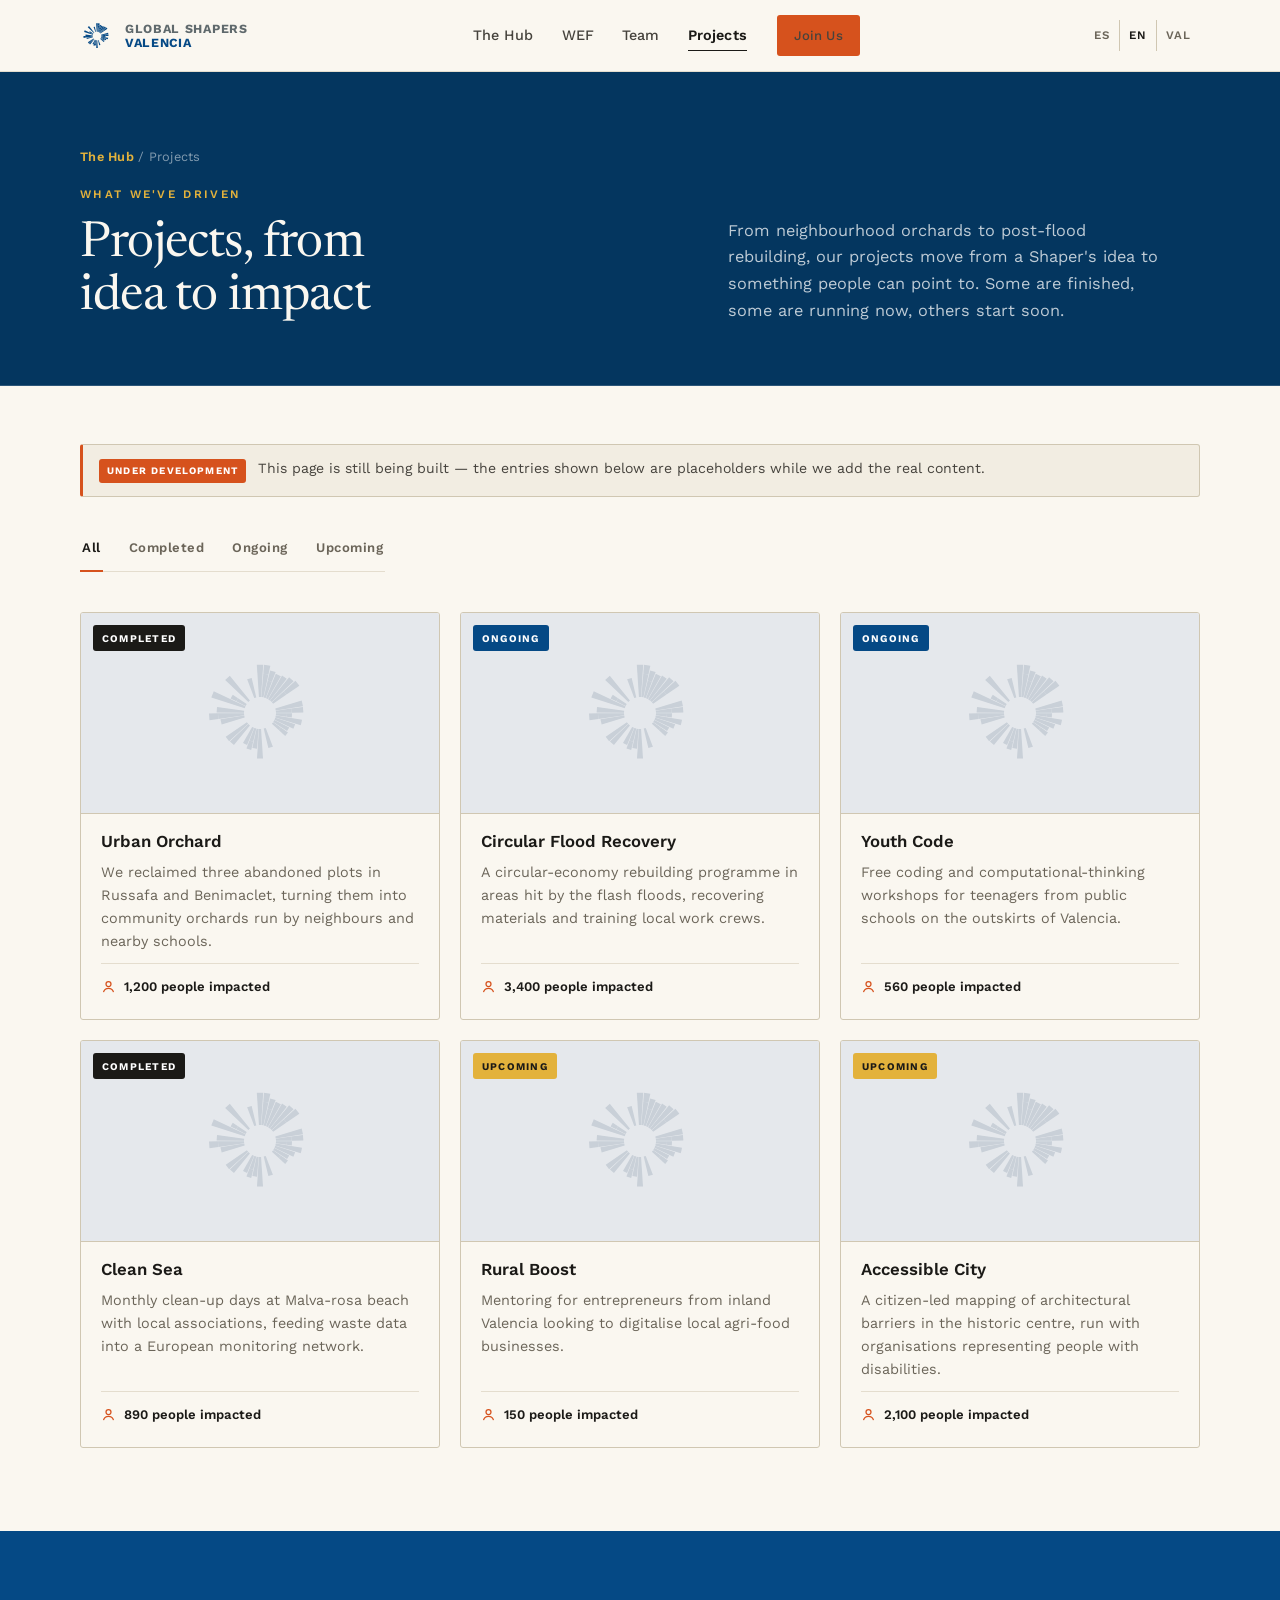
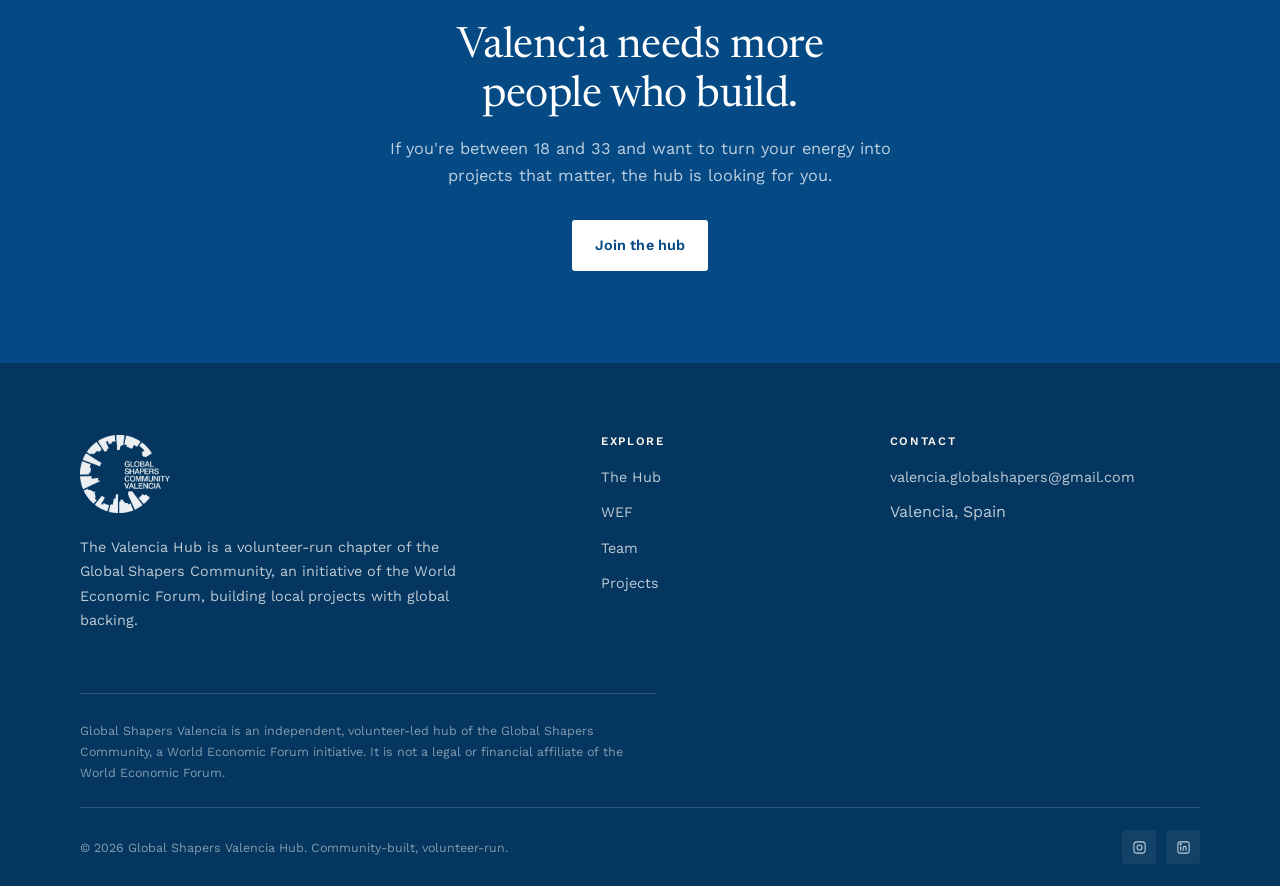
==== commit 7ada1e91: "Complete placeholder content, add hub photos, wire real links Content - Sync HTML fallback text to t" ====
--- a/projects.html
+++ b/projects.html
@@ -50,13 +50,17 @@
     <p class="breadcrumb"><a href="index.html" data-i18n="nav.hub">The Hub</a> / <span data-i18n="nav.projects">Projects</span></p>
     <span class="hero-eyebrow" data-i18n="projects.eyebrow">What we've driven</span>
     <h1 data-i18n="projects.title">Projects, from idea to impact</h1>
-    <p data-i18n="projects.teaserBody">From neighbourhood orchards to post-flood rebuilding, our projects move from a Shaper's idea to something people can point to.</p>
+    <p data-i18n="projects.teaserBody">From neighbourhood orchards to post-flood rebuilding, our projects move from a Shaper's idea to something people can point to. Some are finished, some are running now, others start soon.</p>
   </div>
 </section>
 
 <!-- ============================= PROJECTS GRID ============================= -->
 <section class="projects-section">
   <div class="container">
+    <div class="section-notice" role="status">
+      <span class="section-notice-tag" data-i18n="notice.tag">Under development</span>
+      <p data-i18n="notice.underDevelopment">This page is still being built — the projects shown below are placeholders while we add the real ones.</p>
+    </div>
     <div class="projects-head">
       <div class="filter-row" id="filterRow" role="group" aria-label="Filter projects">
         <button class="filter-pill active" data-filter="all" data-i18n="projects.filterAll">All</button>
@@ -74,7 +78,7 @@
   <div class="container">
     <h2 data-i18n="ctaBand.title">Valencia needs more people who build.</h2>
     <p data-i18n="ctaBand.body">If you're between 18 and 33 and want to turn your energy into projects that matter, the hub is looking for you.</p>
-    <a href="mailto:hello@globalshapersvalencia.org" class="btn btn-ink" data-i18n="ctaBand.button">Join the hub</a>
+    <a href="https://forms.gle/b4ucqoTshVWLpSaz5" target="_blank" rel="noopener" class="btn btn-ink" data-i18n="ctaBand.button">Join the hub</a>
   </div>
 </section>
 
@@ -87,7 +91,7 @@
       <a href="index.html" aria-label="Global Shapers Community Valencia — home">
         <img class="footer-logo" src="assets/img/gs-logo-white.png" alt="Global Shapers Community Valencia" />
       </a>
-      <p data-i18n="footer.about">Footer summary of the hub.</p>
+      <p data-i18n="footer.about">The Valencia Hub is a volunteer-run chapter of the Global Shapers Community, an initiative of the World Economic Forum, building local projects with global backing.</p>
     </div>
     <div class="footer-col">
       <h4 data-i18n="footer.navTitle">Explore</h4>
@@ -101,19 +105,18 @@
     <div class="footer-col">
       <h4 data-i18n="footer.contactTitle">Contact</h4>
       <ul>
-        <li><a href="mailto:hello@globalshapersvalencia.org" data-i18n="footer.contactEmail">hello@globalshapersvalencia.org</a></li>
+        <li><a href="mailto:valencia.globalshapers@gmail.com" data-i18n="footer.contactEmail">valencia.globalshapers@gmail.com</a></li>
         <li><span data-i18n="footer.contactCity">Valencia, Spain</span></li>
       </ul>
     </div>
   </div>
   <div class="container">
-    <p class="footer-note" data-i18n="footer.membershipNote">Global Shapers Valencia is an independent, volunteer-led hub...</p>
+    <p class="footer-note" data-i18n="footer.membershipNote">Global Shapers Valencia is an independent, volunteer-led hub of the Global Shapers Community, a World Economic Forum initiative. It is not a legal or financial affiliate of the World Economic Forum.</p>
     <div class="footer-bottom">
-      <span>© <span id="year"></span> <span data-i18n="footer.rights">Global Shapers Valencia Hub.</span></span>
+      <span>© <span id="year"></span> <span data-i18n="footer.rights">Global Shapers Valencia Hub. Community-built, volunteer-run.</span></span>
       <div class="footer-social">
-        <a href="https://instagram.com" target="_blank" rel="noopener" aria-label="Instagram"><svg viewBox="0 0 24 24" fill="none" stroke="currentColor" stroke-width="1.7"><rect x="3" y="3" width="18" height="18" rx="5"/><circle cx="12" cy="12" r="4"/></svg></a>
-        <a href="https://linkedin.com" target="_blank" rel="noopener" aria-label="LinkedIn"><svg viewBox="0 0 24 24" fill="none" stroke="currentColor" stroke-width="1.7"><rect x="3" y="3" width="18" height="18" rx="3"/><line x1="7.5" y1="10" x2="7.5" y2="17"/><circle cx="7.5" cy="6.8" r="1"/></svg></a>
-        <a href="https://x.com" target="_blank" rel="noopener" aria-label="X"><svg viewBox="0 0 24 24" fill="none" stroke="currentColor" stroke-width="1.7"><path d="M4 4l16 16M20 4L4 20"/></svg></a>
+        <a href="https://www.instagram.com/globalshapersvlc/" target="_blank" rel="noopener" aria-label="Instagram"><svg viewBox="0 0 24 24" fill="none" stroke="currentColor" stroke-width="1.7"><rect x="3" y="3" width="18" height="18" rx="5"/><circle cx="12" cy="12" r="4"/></svg></a>
+        <a href="https://www.linkedin.com/company/global-shapers-valencia" target="_blank" rel="noopener" aria-label="LinkedIn"><svg viewBox="0 0 24 24" fill="none" stroke="currentColor" stroke-width="1.7"><rect x="3" y="3" width="18" height="18" rx="3"/><line x1="7.5" y1="10" x2="7.5" y2="17"/><circle cx="7.5" cy="6.8" r="1"/><path d="M11.5 17v-4.2c0-1.6 1-2.6 2.4-2.6 1.3 0 2.1.9 2.1 2.6V17"/></svg></a>
       </div>
     </div>
   </div>
--- a/assets/css/style.css
+++ b/assets/css/style.css
@@ -269,13 +269,7 @@
   color: var(--paper);
   overflow: hidden;
   padding-top: clamp(56px, 8vw, 96px);
-  padding-bottom: clamp(60px, 8vw, 100px);
-}
-.hero-inner {
-  display: grid;
-  grid-template-columns: 1.15fr 0.85fr;
-  gap: clamp(32px, 6vw, 72px);
-  align-items: center;
+  padding-bottom: 0;
 }
 .hero-eyebrow {
   display: inline-block;
@@ -309,14 +303,78 @@
   gap: 14px;
   flex-wrap: wrap;
 }
-.hero-motif {
-  position: relative;
+/* Full-bleed group photo anchoring the hero */
+.hero-figure {
+  margin: clamp(44px, 6vw, 76px) 0 0;
+}
+.hero-figure-photo {
+  display: block;
   width: 100%;
-  max-width: 400px;
-  margin-left: auto;
-}
-.hero-motif svg { width: 100%; height: auto; display: block; }
-.hero-motif .ring-bars { fill: rgba(255, 255, 255, 0.2); }
+  height: auto;
+  max-height: 560px;
+  object-fit: cover;
+  object-position: center 58%;
+  border-top: 1px solid var(--line-on-blue);
+  border-bottom: 1px solid var(--line-on-blue);
+  filter: saturate(0.94);
+}
+/* No photo at the src path: drop the figure, hero stays a clean blue panel */
+.hero-figure.no-photo { display: none; }
+
+/* Full-bleed photo band under a subpage header (team.html) */
+.page-figure { margin: 0; background: var(--paper); }
+.page-figure-photo {
+  display: block;
+  width: 100%;
+  height: auto;
+  max-height: 480px;
+  object-fit: cover;
+  object-position: center 42%;
+  filter: saturate(0.96);
+}
+.page-figure-caption {
+  width: min(100% - 44px, var(--container));
+  margin: 0 auto;
+  padding-top: 12px;
+  font-size: 0.74rem;
+  letter-spacing: 0.04em;
+  color: var(--muted);
+}
+.page-figure.no-photo { display: none; }
+.page-figure + section { padding-top: clamp(34px, 4.5vw, 52px); }
+
+/* "Under development" notice for pages whose data is still placeholder */
+.section-notice {
+  display: flex;
+  align-items: flex-start;
+  gap: 12px;
+  margin-bottom: clamp(28px, 4vw, 40px);
+  padding: 13px 16px;
+  border: 1px solid var(--line-strong);
+  border-left: 3px solid var(--accent);
+  border-radius: var(--r);
+  background: var(--paper-2);
+}
+.section-notice-tag {
+  flex-shrink: 0;
+  margin-top: 1px;
+  padding: 4px 8px;
+  border-radius: var(--r);
+  background: var(--accent);
+  color: #fff;
+  font-size: 0.62rem;
+  font-weight: 700;
+  letter-spacing: 0.12em;
+  text-transform: uppercase;
+}
+.section-notice p {
+  font-size: 0.88rem;
+  line-height: 1.55;
+  color: var(--ink-soft);
+}
+@media (max-width: 620px) {
+  .section-notice { flex-direction: column; gap: 8px; }
+}
 
 /* ===================================================================
    MANIFESTO STRIP  (was: gradient marquee)
@@ -917,8 +975,9 @@
    RESPONSIVE
    =================================================================== */
 @media (max-width: 960px) {
-  .hero-inner { grid-template-columns: 1fr; }
-  .hero-motif { order: -1; max-width: 220px; margin: 0 0 6px; }
+  .hero-figure { margin-top: clamp(36px, 8vw, 52px); }
+  .hero-figure-photo { max-height: 340px; }
+  .page-figure-photo { max-height: 300px; }
   .about-grid { grid-template-columns: 1fr; }
   .wef-section .container { grid-template-columns: 1fr; }
   .wef-body { margin-top: 20px; }
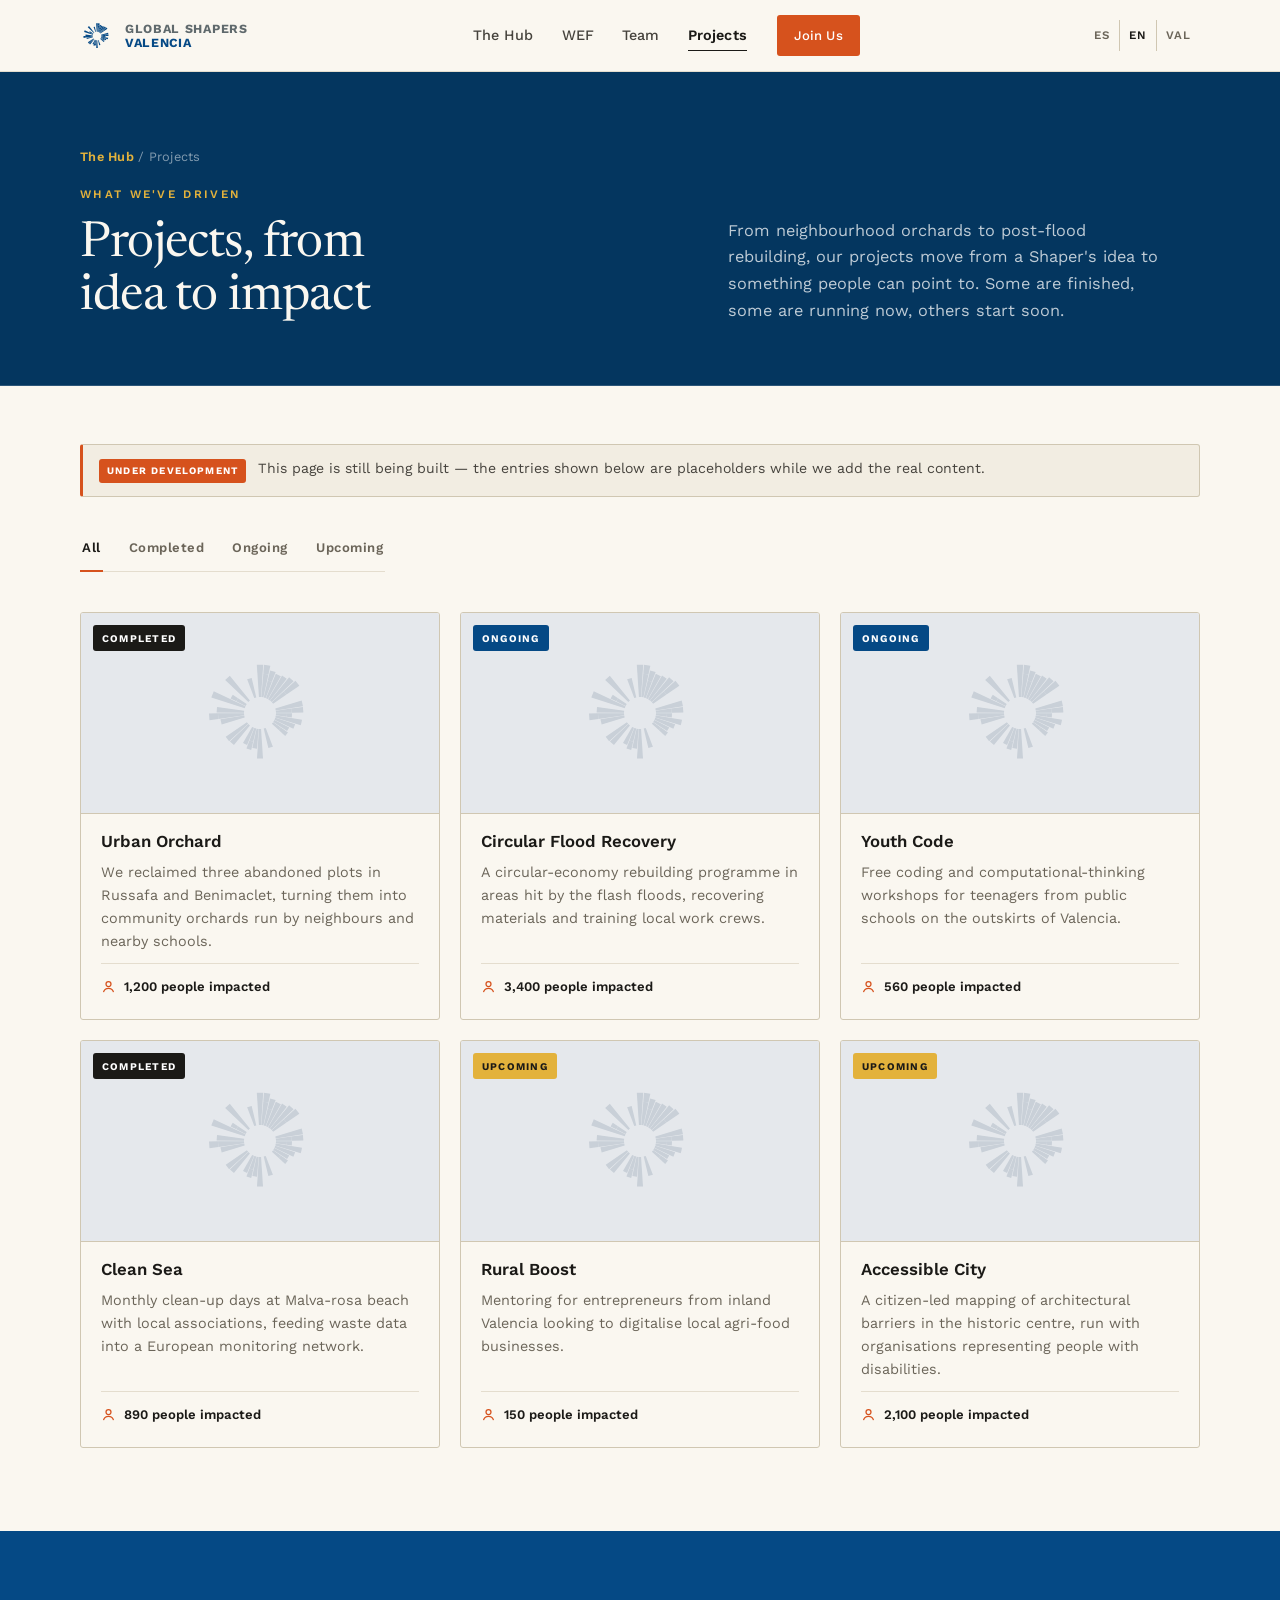
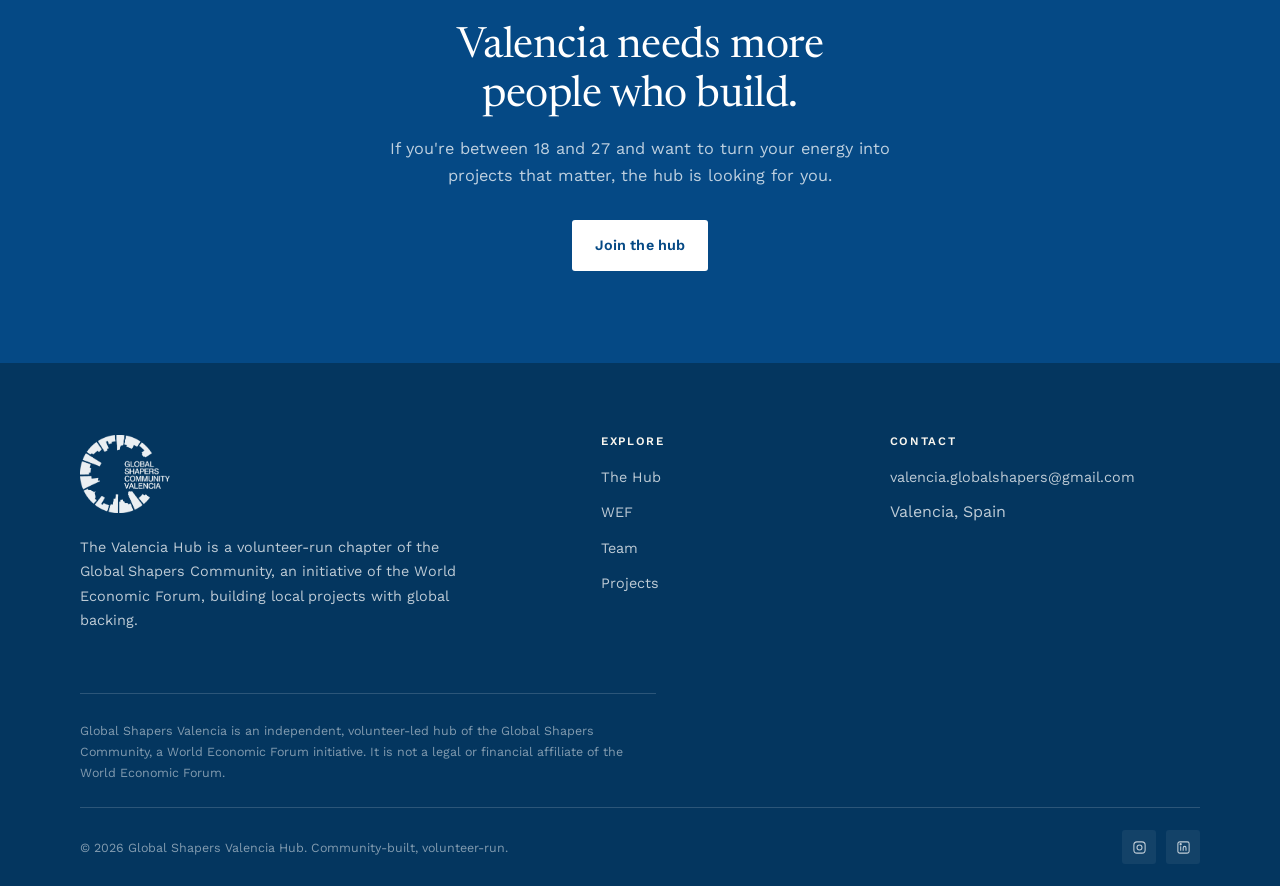
==== commit d6e5d1ea: "Restore hero motif, update hub stats, fix nav CTA contrast - Hero: bring back the ring-bars SVG mark" ====
--- a/projects.html
+++ b/projects.html
@@ -77,7 +77,7 @@
 <section class="cta-band" id="join">
   <div class="container">
     <h2 data-i18n="ctaBand.title">Valencia needs more people who build.</h2>
-    <p data-i18n="ctaBand.body">If you're between 18 and 33 and want to turn your energy into projects that matter, the hub is looking for you.</p>
+    <p data-i18n="ctaBand.body">If you're between 18 and 27 and want to turn your energy into projects that matter, the hub is looking for you.</p>
     <a href="https://forms.gle/b4ucqoTshVWLpSaz5" target="_blank" rel="noopener" class="btn btn-ink" data-i18n="ctaBand.button">Join the hub</a>
   </div>
 </section>
--- a/assets/css/style.css
+++ b/assets/css/style.css
@@ -196,7 +196,8 @@
 .nav-links a:hover::after { right: 0; }
 .nav-links a[aria-current="page"] { color: var(--ink); font-weight: 600; }
 .nav-links a[aria-current="page"]::after { right: 0; background: var(--ink); }
-.nav-links a.nav-cta { margin-left: 2px; padding: 9px 16px; font-size: 0.82rem; }
+.nav-links a.nav-cta { margin-left: 2px; padding: 9px 16px; font-size: 0.82rem; color: #fff; }
+.nav-links a.nav-cta:hover { color: #fff; }
 .nav-links a.nav-cta::after,
 .nav-links a.nav-cta:hover::after { content: none; }
 
@@ -271,6 +272,19 @@
   padding-top: clamp(56px, 8vw, 96px);
   padding-bottom: 0;
 }
+.hero-inner {
+  display: grid;
+  grid-template-columns: 1.15fr 0.85fr;
+  gap: clamp(32px, 6vw, 72px);
+  align-items: center;
+}
+.hero-motif {
+  width: 100%;
+  max-width: 380px;
+  margin-left: auto;
+}
+.hero-motif svg { width: 100%; height: auto; display: block; }
+.hero-motif .ring-bars { fill: rgba(255, 255, 255, 0.2); }
 .hero-eyebrow {
   display: inline-block;
   font-family: var(--font-body);
@@ -975,6 +989,8 @@
    RESPONSIVE
    =================================================================== */
 @media (max-width: 960px) {
+  .hero-inner { grid-template-columns: 1fr; }
+  .hero-motif { order: -1; max-width: 200px; margin: 0 0 8px; }
   .hero-figure { margin-top: clamp(36px, 8vw, 52px); }
   .hero-figure-photo { max-height: 340px; }
   .page-figure-photo { max-height: 300px; }
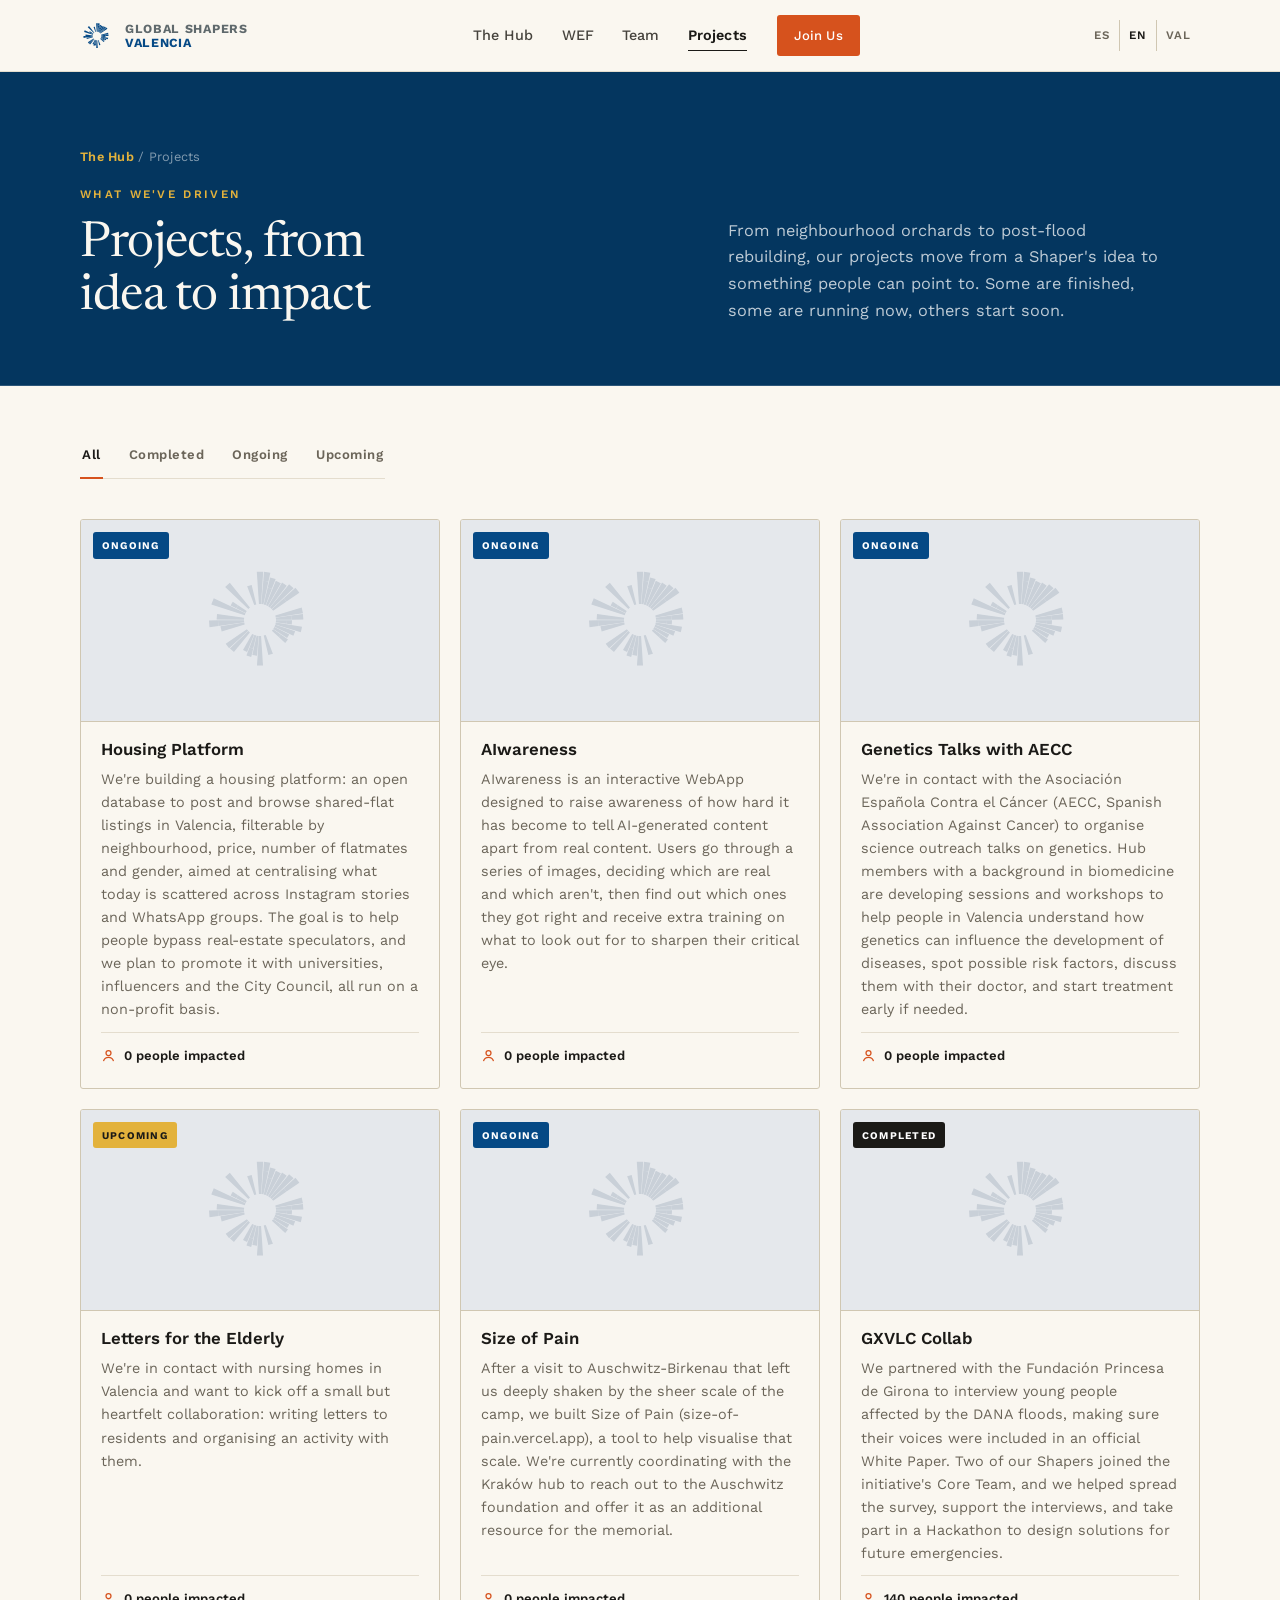
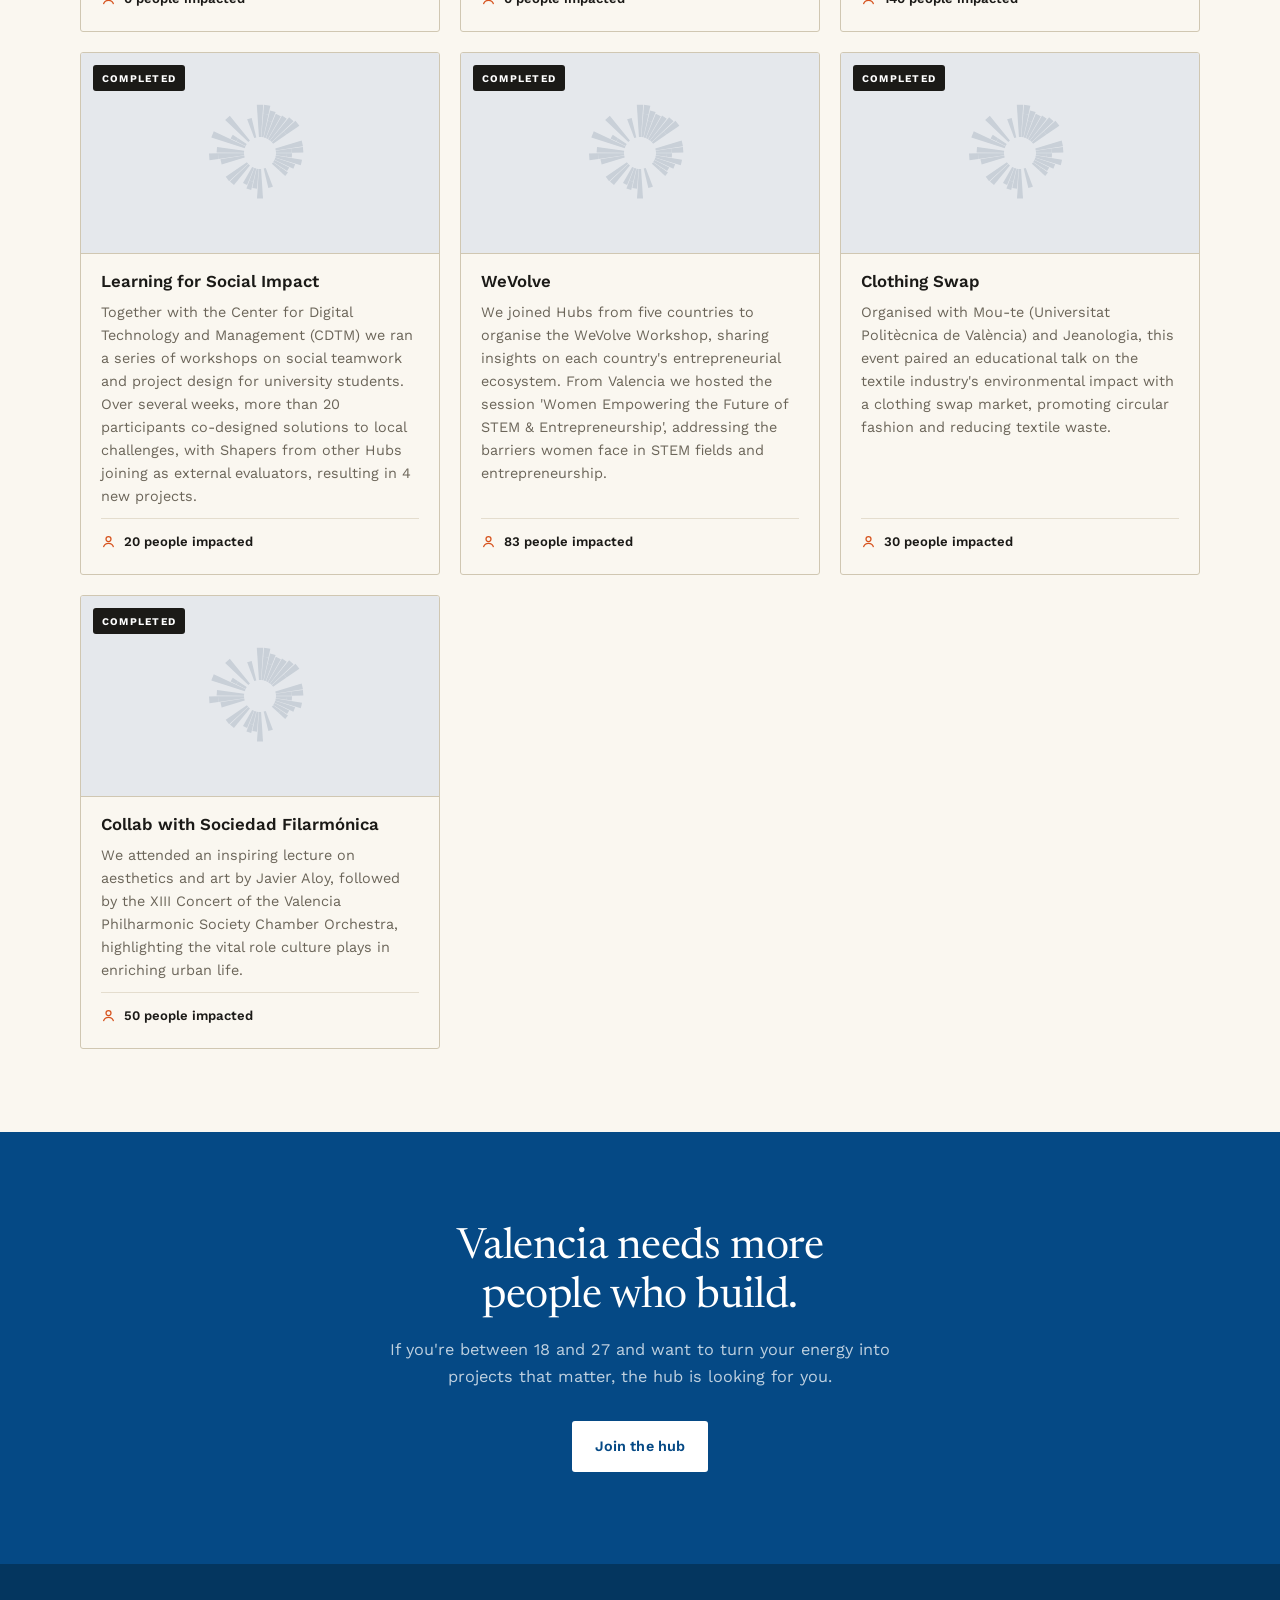
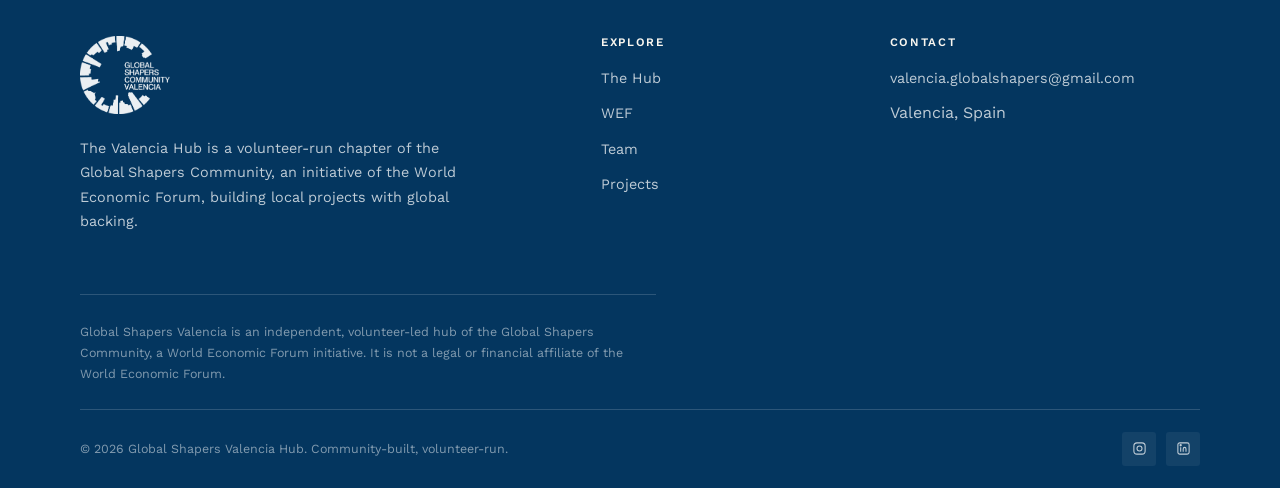
==== commit bb40ae42: "Removed notice" ====
--- a/projects.html
+++ b/projects.html
@@ -57,10 +57,6 @@
 <!-- ============================= PROJECTS GRID ============================= -->
 <section class="projects-section">
   <div class="container">
-    <div class="section-notice" role="status">
-      <span class="section-notice-tag" data-i18n="notice.tag">Under development</span>
-      <p data-i18n="notice.underDevelopment">This page is still being built — the projects shown below are placeholders while we add the real ones.</p>
-    </div>
     <div class="projects-head">
       <div class="filter-row" id="filterRow" role="group" aria-label="Filter projects">
         <button class="filter-pill active" data-filter="all" data-i18n="projects.filterAll">All</button>
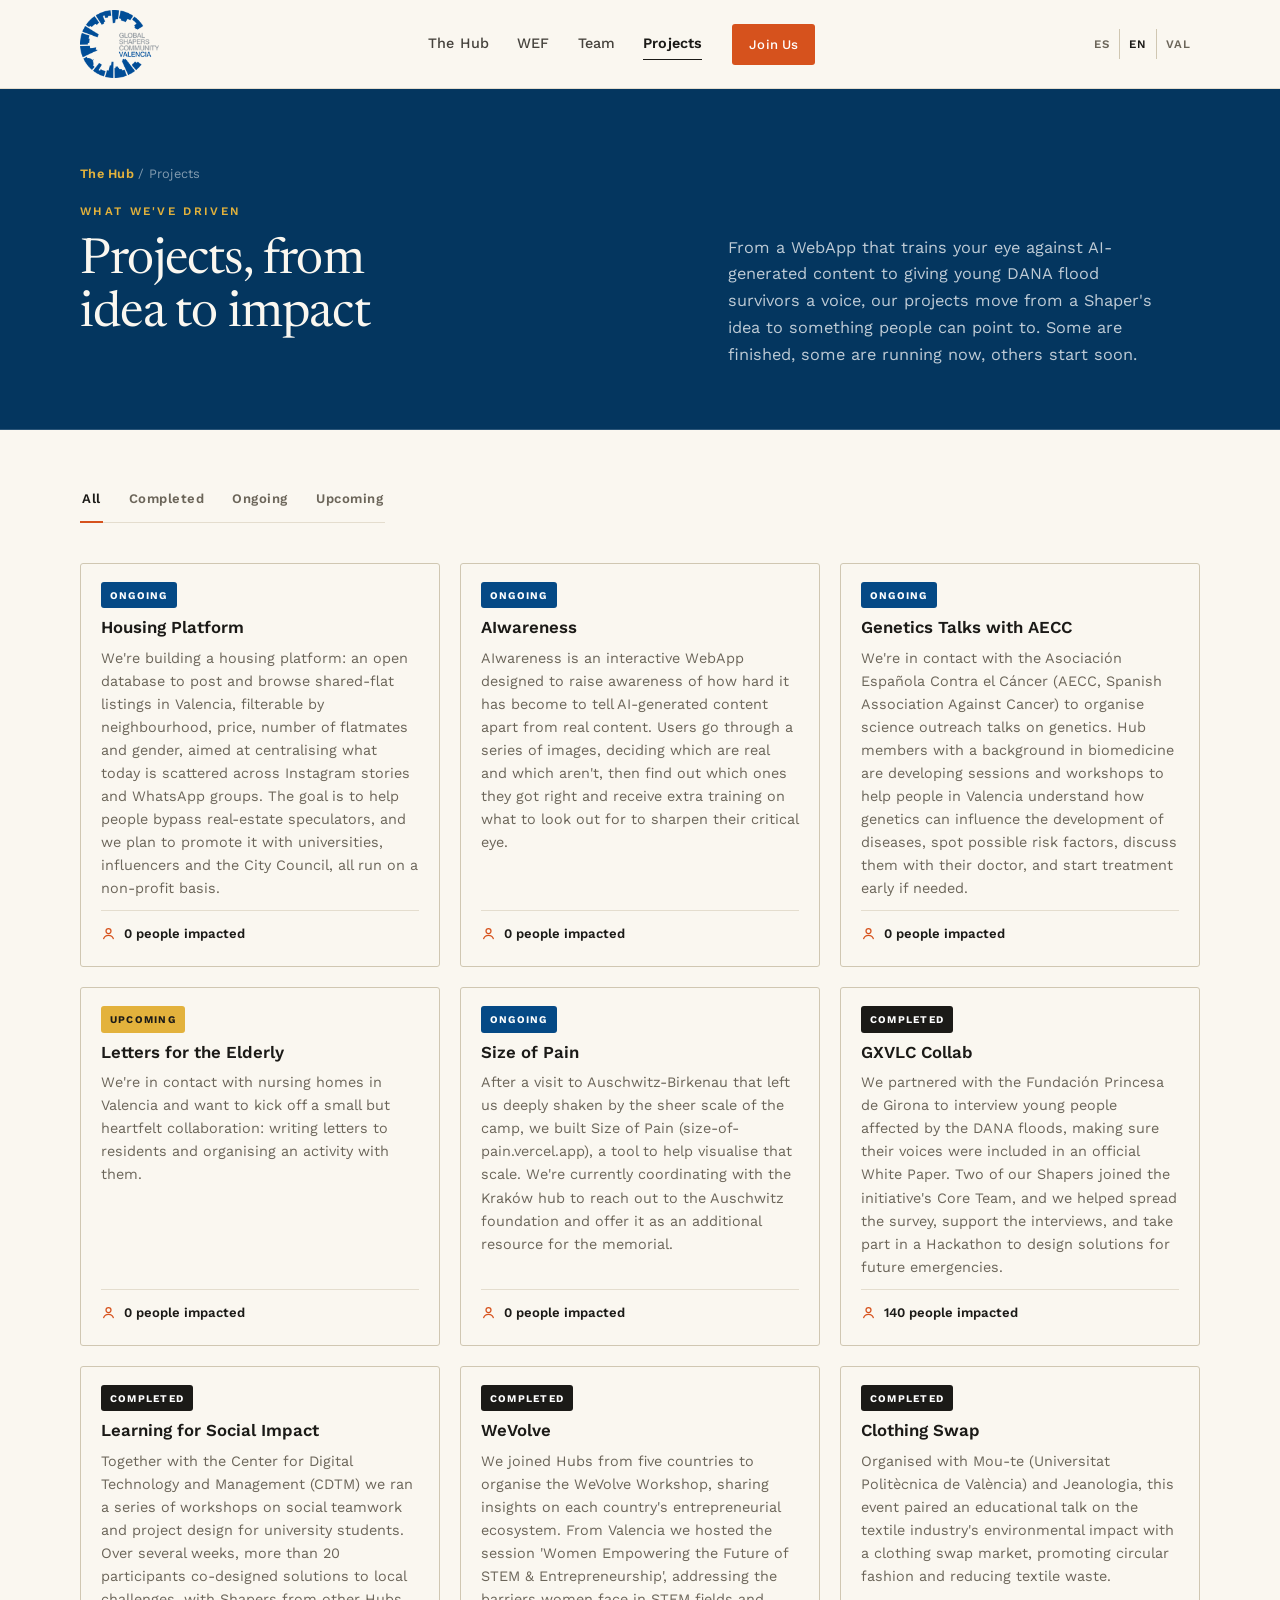
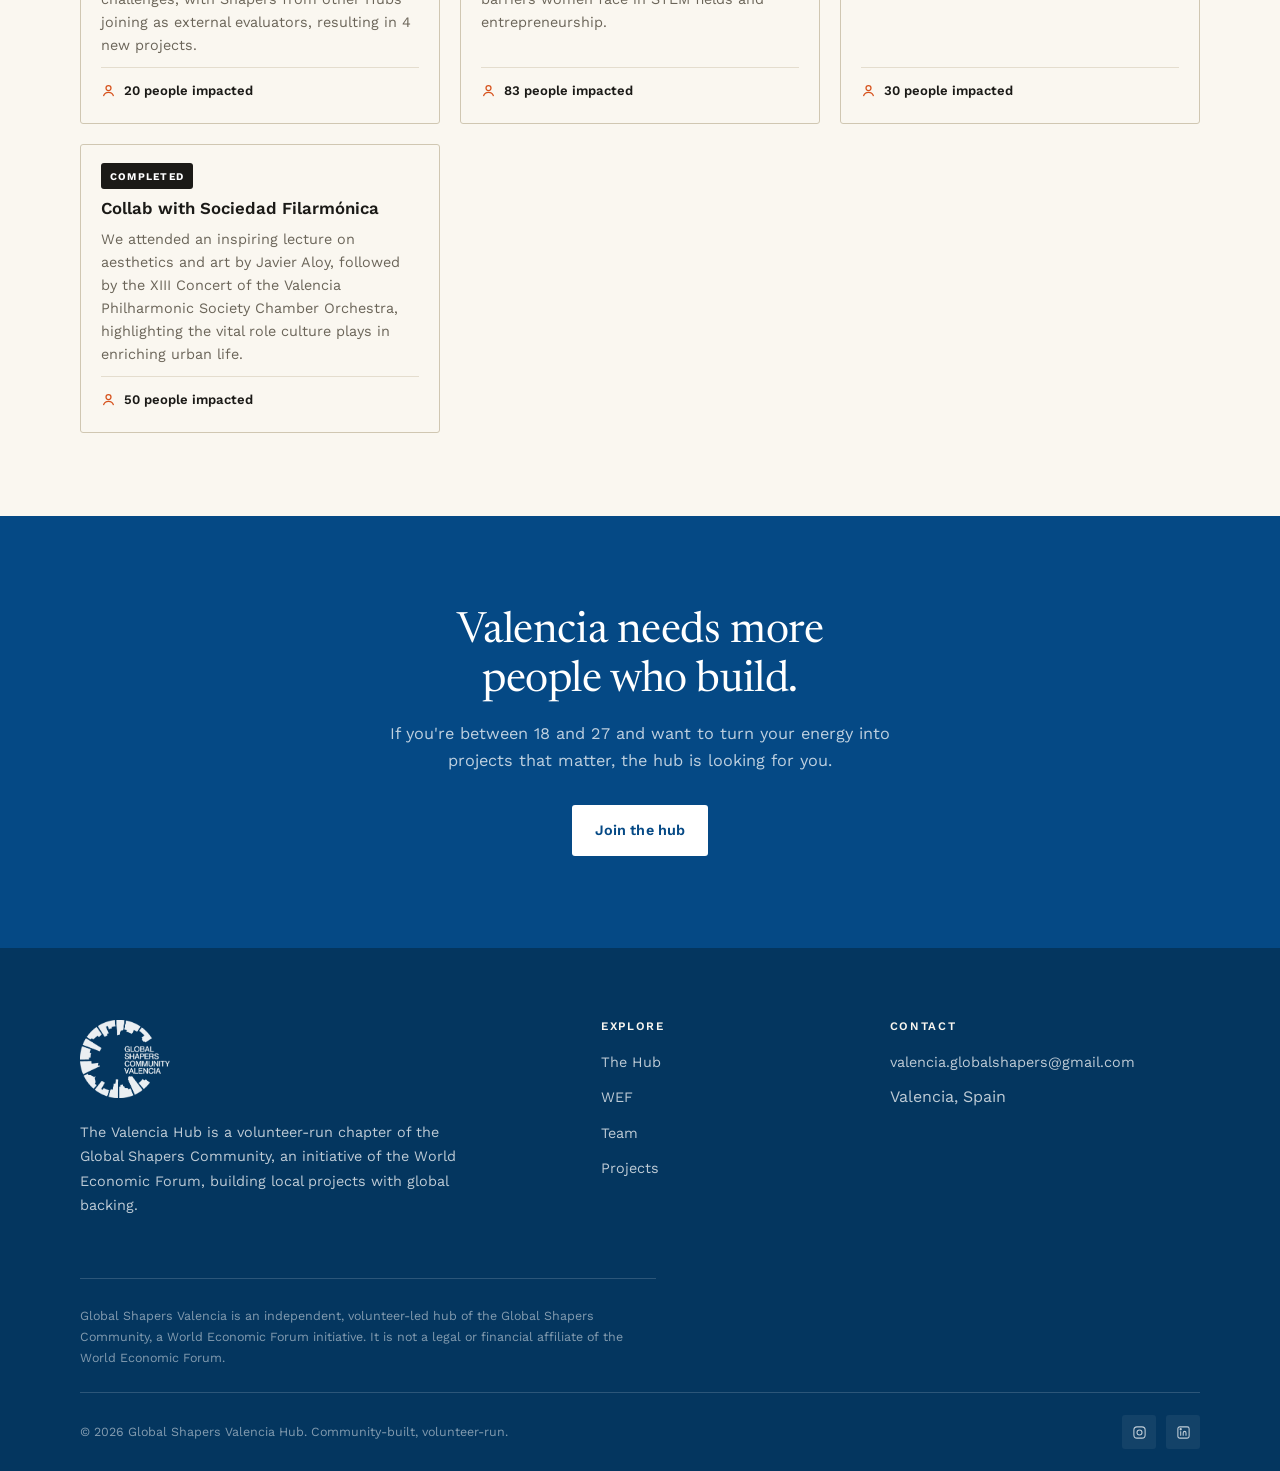
==== commit d5e6ef1e: "Use the Global Shapers Valencia logo in the site header Replaces the SVG mark and the text wordmark " ====
--- a/projects.html
+++ b/projects.html
@@ -17,8 +17,7 @@
 <header class="site-nav" id="siteNav">
   <div class="container nav-inner">
     <a href="index.html" class="brand" aria-label="Global Shapers Community Valencia — home">
-      <img class="brand-mark" src="assets/img/mark.svg" alt="" aria-hidden="true" width="30" height="30" />
-      <span class="brand-word">Global Shapers<small>Valencia</small></span>
+      <img class="brand-logo" src="assets/img/logo-valencia.png" alt="Global Shapers Community Valencia" width="79" height="68" />
     </a>
 
     <nav class="nav-links" aria-label="Main">
--- a/assets/css/style.css
+++ b/assets/css/style.css
@@ -23,7 +23,6 @@
   --blue: #054985;
   --blue-deep: #04365f;
   --blue-bright: #0a5fa8;
-  --wordmark-grey: #5f696c;
   --accent: #d6521d;          /* burnt Valencia orange — used sparingly */
   --accent-deep: #b4400e;
   --gold: #e3b23c;
@@ -146,30 +145,14 @@
   align-items: center;
   justify-content: space-between;
   gap: 20px;
-  padding-block: 15px;
+  padding-block: 10px;
 }
 .brand {
   display: flex;
   align-items: center;
   gap: 11px;
 }
-.brand-mark { width: 34px; height: 34px; flex-shrink: 0; display: block; }
-.brand-word {
-  font-family: var(--font-body);
-  font-weight: 700;
-  font-size: 0.78rem;
-  line-height: 1.1;
-  letter-spacing: 0.055em;
-  text-transform: uppercase;
-  color: var(--wordmark-grey);
-}
-.brand-word small {
-  display: block;
-  font-size: inherit;
-  font-weight: 700;
-  letter-spacing: 0.055em;
-  color: var(--blue);
-}
+.brand-logo { height: 68px; width: auto; flex-shrink: 0; display: block; }
 .nav-links {
   display: flex;
   gap: 28px;
@@ -520,17 +503,13 @@
   margin-top: clamp(44px, 6vw, 68px);
   display: grid;
   grid-template-columns: repeat(4, 1fr);
-  border-top: 1px solid var(--line-on-blue);
-  border-bottom: 1px solid var(--line-on-blue);
 }
 .chain-node {
   padding: 24px 22px 26px 0;
-  border-right: 1px solid var(--line-on-blue);
   display: flex;
   flex-direction: column;
   gap: 10px;
 }
-.chain-node:last-child { border-right: none; }
 .chain-num {
   font-family: var(--font-display);
   font-size: 1.9rem;
@@ -627,6 +606,32 @@
   letter-spacing: 0.02em;
 }
 
+/* ===================================================================
+   ALUMNI
+   =================================================================== */
+.alumni-section { background: var(--paper-2); }
+.alumni-list { margin-top: clamp(28px, 4vw, 40px); border-top: 1px solid var(--line-strong); }
+.alumni-list li { border-bottom: 1px solid var(--line-strong); }
+.alumni-list a {
+  display: flex;
+  align-items: center;
+  justify-content: space-between;
+  gap: 16px;
+  padding: 18px 2px;
+  font-family: var(--font-display);
+  font-size: 1.15rem;
+  color: var(--ink);
+  transition: color 0.15s ease;
+}
+.alumni-list a:hover { color: var(--blue); }
+.alumni-list svg {
+  width: 17px;
+  height: 17px;
+  flex-shrink: 0;
+  transition: transform 0.15s ease;
+}
+.alumni-list a:hover svg { transform: translate(3px, -3px); }
+
 /* Team modal */
 .modal-overlay {
   position: fixed;
@@ -696,6 +701,7 @@
 }
 .modal-close:hover { background: rgba(19, 29, 94, 0.9); }
 .modal-body { padding: 26px 28px 30px; overflow-y: auto; }
+.modal-heading { display: flex; align-items: flex-start; justify-content: space-between; gap: 16px; }
 .modal-body h3 {
   font-family: var(--font-display);
   font-size: 1.45rem;
@@ -711,6 +717,20 @@
   margin-top: 6px;
 }
 .modal-body p.modal-bio { margin-top: 16px; color: var(--ink-soft); line-height: 1.7; }
+.modal-links { display: flex; gap: 10px; flex-shrink: 0; }
+.modal-links:empty { display: none; }
+.modal-links a {
+  width: 34px; height: 34px;
+  border-radius: var(--r);
+  background: var(--media);
+  color: var(--blue);
+  display: flex;
+  align-items: center;
+  justify-content: center;
+  transition: background 0.15s, color 0.15s;
+}
+.modal-links svg { width: 15px; height: 15px; }
+.modal-links a:hover { background: var(--accent); color: #fff; }
 
 /* ===================================================================
    PROJECTS
@@ -757,25 +777,8 @@
   transition: border-color 0.2s ease, background 0.2s ease;
 }
 .project-card:hover { border-color: var(--blue); background: #fff; }
-.project-image {
-  aspect-ratio: 16 / 9;
-  position: relative;
-  overflow: hidden;
-  background: var(--media);
-  border-bottom: 1px solid var(--line-strong);
-}
-.project-image img { width: 100%; height: 100%; object-fit: cover; }
-.project-image .fallback {
-  width: 100%; height: 100%;
-  background-color: var(--media);
-  background-image: url('data:image/svg+xml,%3Csvg%20xmlns%3D%22http%3A%2F%2Fwww.w3.org%2F2000%2Fsvg%22%20viewBox%3D%220%200%20200%20200%22%20fill%3D%22%23c9d0d8%22%3E%3Cpath%20d%3D%22M98.35%2075.05%20L95.00%2024.46%20L105.00%2024.46%20L101.65%2075.05%20Z%22%2F%3E%3Cpath%20d%3D%22M102.09%2075.09%20L105.15%2038.49%20L113.21%2039.70%20L105.35%2075.58%20Z%22%2F%3E%3Cpath%20d%3D%22M105.15%2038.49%20L106.31%2024.61%20L116.19%2026.10%20L113.21%2039.70%20Z%22%2F%3E%3Cpath%20d%3D%22M105.78%2075.68%20L112.05%2049.27%20L118.62%2051.30%20L108.93%2076.65%20Z%22%2F%3E%3Cpath%20d%3D%22M112.05%2049.27%20L115.81%2033.43%20L124.44%2036.10%20L118.62%2051.30%20Z%22%2F%3E%3Cpath%20d%3D%22M109.34%2076.81%20L124.71%2038.63%20L132.58%2042.42%20L112.31%2078.24%20Z%22%2F%3E%3Cpath%20d%3D%22M112.69%2078.46%20L134.44%2041.53%20L141.85%2046.58%20L115.42%2080.32%20Z%22%2F%3E%3Cpath%20d%3D%22M115.76%2080.59%20L145.49%2043.97%20L152.47%2050.45%20L118.18%2082.84%20Z%22%2F%3E%3Cpath%20d%3D%22M118.47%2083.16%20L137.30%2065.99%20L141.45%2071.20%20L120.53%2085.74%20Z%22%2F%3E%3Cpath%20d%3D%22M137.30%2065.99%20L155.39%2049.50%20L161.56%2057.24%20L141.45%2071.20%20Z%22%2F%3E%3Cpath%20d%3D%22M123.95%2092.84%20L165.14%2080.53%20L167.14%2089.28%20L124.69%2096.06%20Z%22%2F%3E%3Cpath%20d%3D%22M124.75%2096.49%20L148.67%2093.10%20L149.16%2099.57%20L125.00%2099.78%20Z%22%2F%3E%3Cpath%20d%3D%22M148.67%2093.10%20L167.06%2090.49%20L167.73%2099.41%20L149.16%2099.57%20Z%22%2F%3E%3Cpath%20d%3D%22M125.00%20100.22%20L142.18%20100.37%20L141.76%20105.92%20L124.75%20103.51%20Z%22%2F%3E%3Cpath%20d%3D%22M142.18%20100.37%20L150.14%20100.44%20L149.64%20107.04%20L141.76%20105.92%20Z%22%2F%3E%3Cpath%20d%3D%22M124.69%20103.94%20L165.71%20110.49%20L163.75%20119.06%20L123.95%20107.16%20Z%22%2F%3E%3Cpath%20d%3D%22M123.82%20107.58%20L154.91%20117.46%20L152.13%20124.55%20L122.62%20110.65%20Z%22%2F%3E%3Cpath%20d%3D%22M122.43%20111.04%20L145.66%20122.48%20L142.30%20128.30%20L120.78%20113.90%20Z%22%2F%3E%3Cpath%20d%3D%22M120.53%20114.26%20L132.56%20122.62%20L129.30%20126.71%20L118.47%20116.84%20Z%22%2F%3E%3Cpath%20d%3D%22M132.56%20122.62%20L143.72%20130.37%20L139.34%20135.87%20L129.30%20126.71%20Z%22%2F%3E%3Cpath%20d%3D%22M108.93%20123.35%20L120.15%20152.68%20L113.03%20154.88%20L105.78%20124.32%20Z%22%2F%3E%3Cpath%20d%3D%22M101.65%20124.95%20L104.71%20171.11%20L95.29%20171.11%20L98.35%20124.95%20Z%22%2F%3E%3Cpath%20d%3D%22M97.91%20124.91%20L95.33%20155.76%20L88.03%20154.66%20L94.65%20124.42%20Z%22%2F%3E%3Cpath%20d%3D%22M94.22%20124.32%20L89.35%20144.86%20L83.53%20143.07%20L91.07%20123.35%20Z%22%2F%3E%3Cpath%20d%3D%22M89.35%20144.86%20L86.29%20157.73%20L78.80%20155.42%20L83.53%20143.07%20Z%22%2F%3E%3Cpath%20d%3D%22M90.66%20123.19%20L79.82%20150.13%20L73.39%20147.03%20L87.69%20121.76%20Z%22%2F%3E%3Cpath%20d%3D%22M84.24%20119.41%20L59.28%20150.16%20L53.03%20144.35%20L81.82%20117.16%20Z%22%2F%3E%3Cpath%20d%3D%22M81.53%20116.84%20L51.77%20143.97%20L46.40%20137.23%20L79.47%20114.26%20Z%22%2F%3E%3Cpath%20d%3D%22M76.05%20107.16%20L40.04%20117.92%20L38.21%20109.87%20L75.31%20103.94%20Z%22%2F%3E%3Cpath%20d%3D%22M75.25%20103.51%20L35.06%20109.21%20L34.41%20100.57%20L75.00%20100.22%20Z%22%2F%3E%3Cpath%20d%3D%22M35.06%20109.21%20L21.09%20111.19%20L20.30%20100.70%20L34.41%20100.57%20Z%22%2F%3E%3Cpath%20d%3D%22M75.00%2099.78%20L32.22%2099.41%20L32.89%2090.48%20L75.25%2096.49%20Z%22%2F%3E%3Cpath%20d%3D%22M76.18%2092.42%20L23.88%2075.79%20L27.74%2065.97%20L77.38%2089.35%20Z%22%2F%3E%3Cpath%20d%3D%22M77.57%2088.96%20L62.88%2081.72%20L65.61%2076.99%20L79.22%2086.10%20Z%22%2F%3E%3Cpath%20d%3D%22M62.88%2081.72%20L54.01%2077.36%20L57.39%2071.49%20L65.61%2076.99%20Z%22%2F%3E%3Cpath%20d%3D%22M81.82%2082.84%20L45.53%2048.57%20L52.79%2041.84%20L84.24%2080.59%20Z%22%2F%3E%3Cpath%20d%3D%22M91.07%2076.65%20L79.90%2047.45%20L87.00%2045.26%20L94.22%2075.68%20Z%22%2F%3E%3C%2Fsvg%3E');
-  background-repeat: no-repeat;
-  background-position: center;
-  background-size: 128px 128px;
-}
 .status-badge {
-  position: absolute;
-  top: 12px; left: 12px;
+  align-self: flex-start;
   font-size: 0.64rem;
   font-weight: 700;
   text-transform: uppercase;
@@ -1013,8 +1016,6 @@
   .footer-grid { grid-template-columns: 1fr 1fr; }
   .footer-brand { grid-column: 1 / -1; }
   .chain { grid-template-columns: repeat(2, 1fr); }
-  .chain-node:nth-child(2n) { border-right: none; }
-  .chain-node:nth-child(n+3) { border-top: 1px solid var(--line-on-blue); }
 }
 @media (max-width: 620px) {
   .nav-links { display: none; }
@@ -1023,13 +1024,11 @@
   .nav-right { gap: 10px; }
   .lang-switch button { padding: 6px 7px; }
   .brand { gap: 9px; font-size: 1rem; }
-  .brand-mark { width: 28px; height: 28px; }
+  .brand-logo { height: 54px; }
   .stats-grid { grid-template-columns: 1fr 1fr; }
   .team-grid { grid-template-columns: 1fr 1fr; }
   .projects-grid { grid-template-columns: 1fr; }
   .chain { grid-template-columns: 1fr; }
-  .chain-node { border-right: none; border-top: 1px solid var(--line-on-blue); }
-  .chain-node:first-child { border-top: none; }
   .footer-grid { grid-template-columns: 1fr; gap: 32px; }
   .footer-bottom { justify-content: flex-start; }
 }
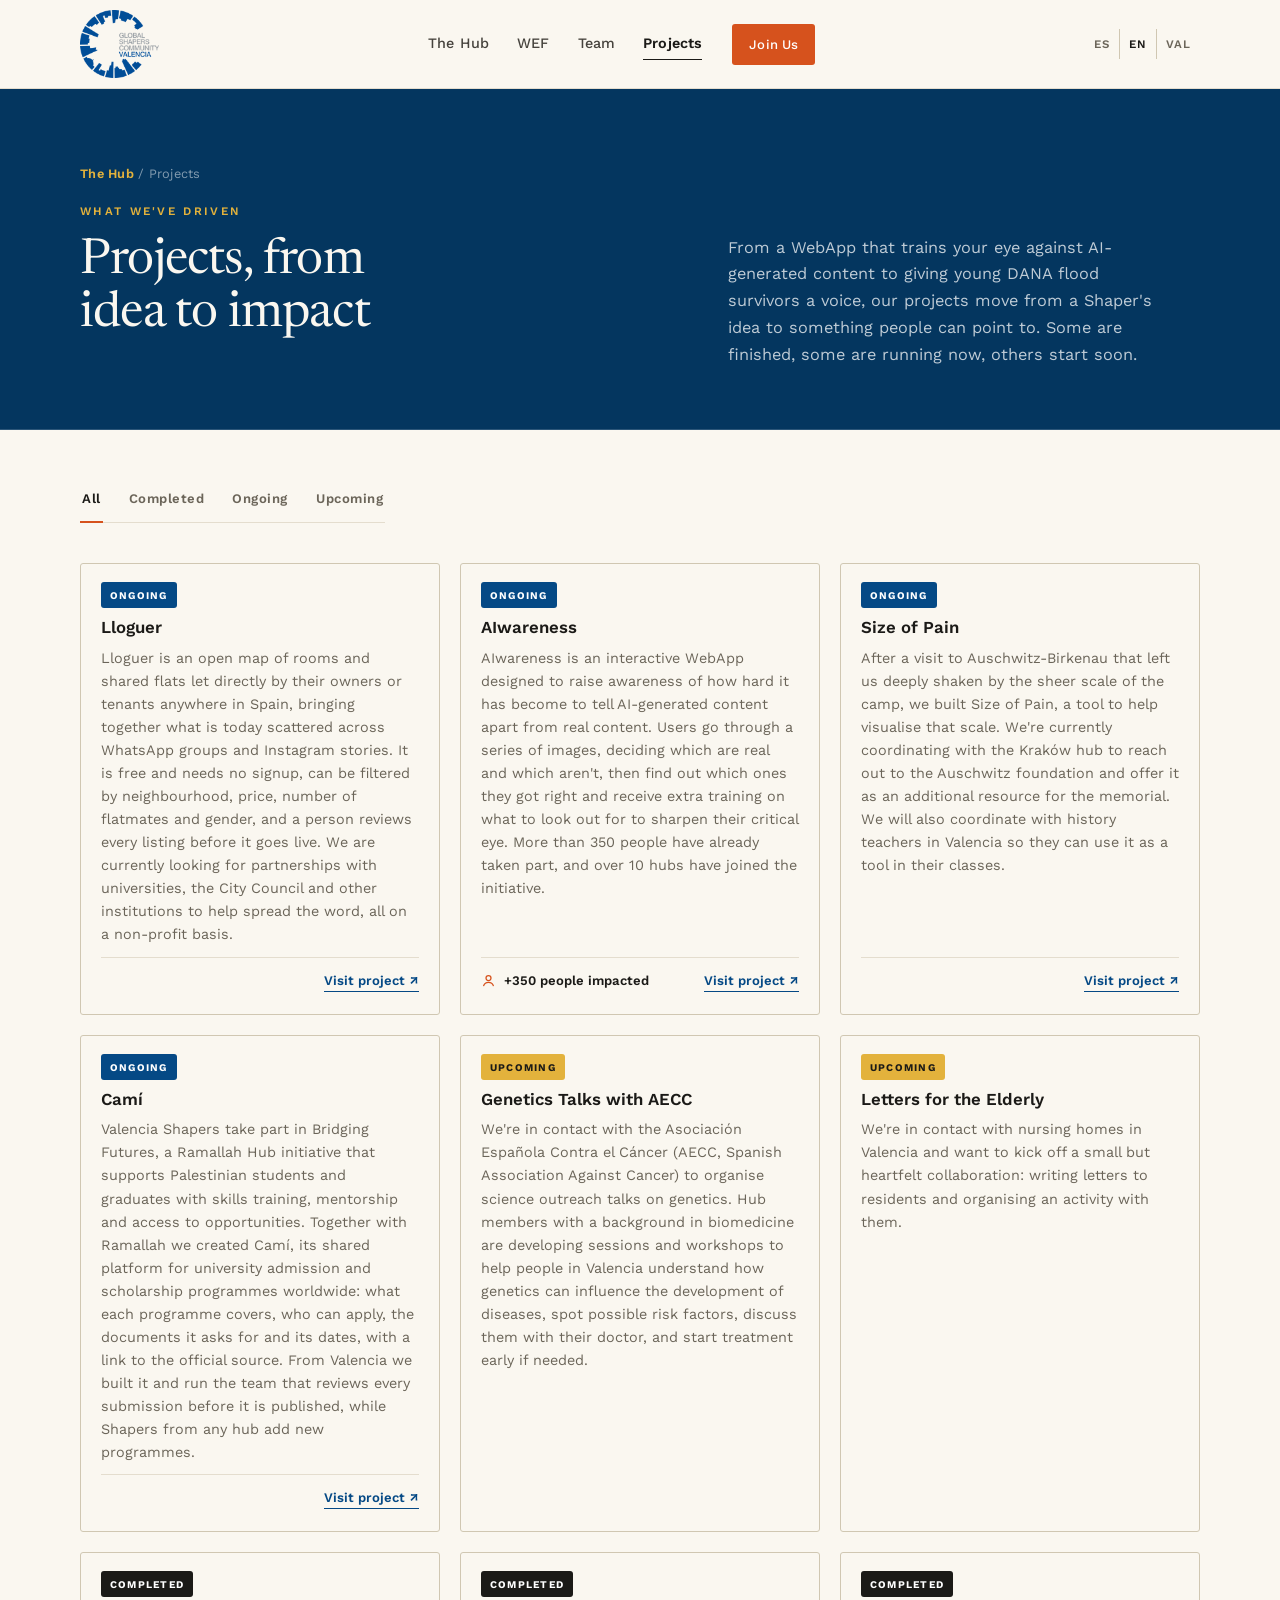
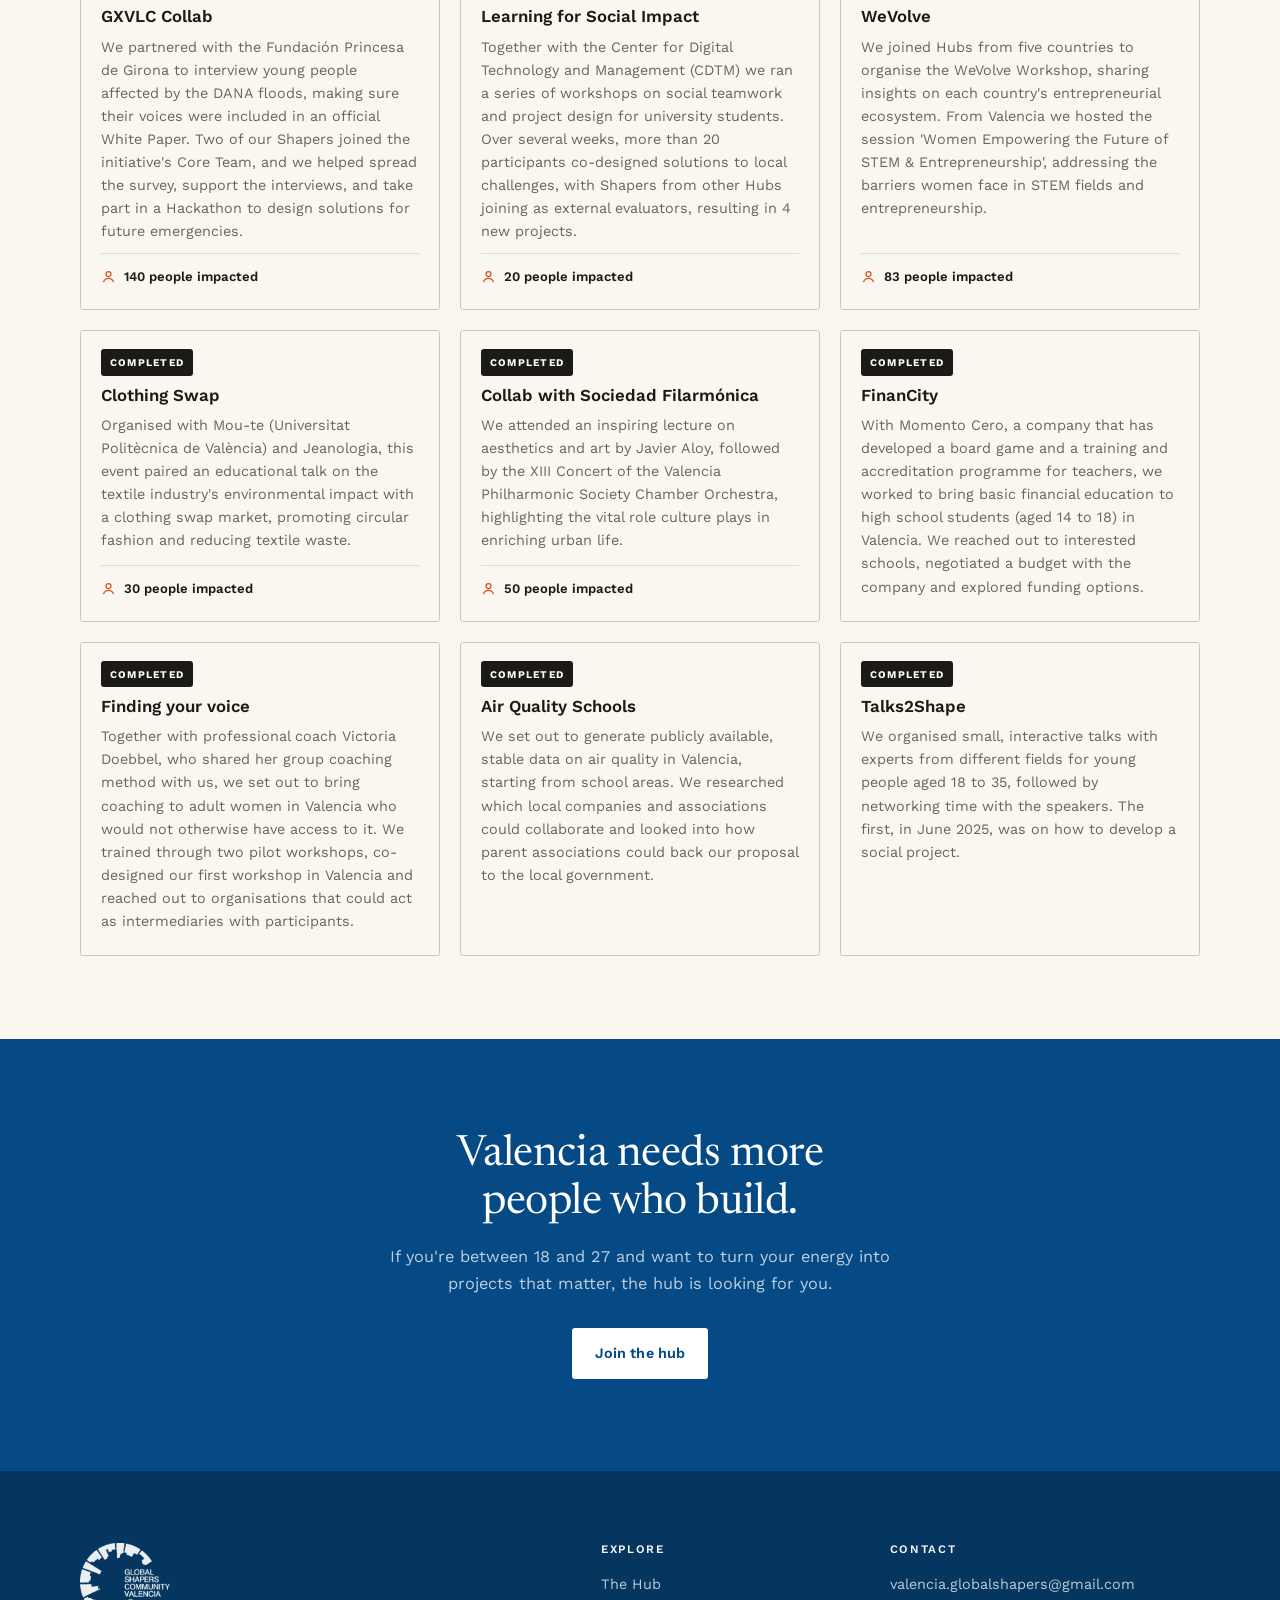
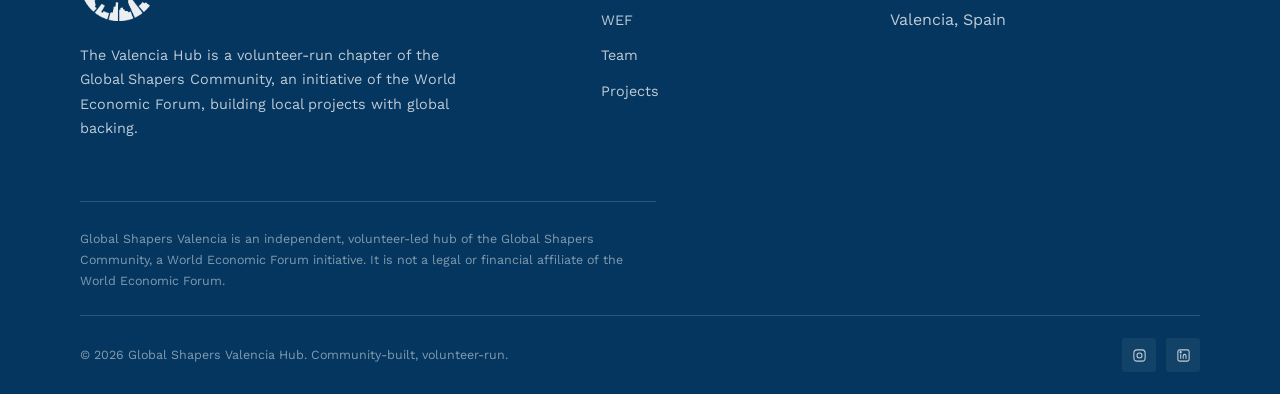
==== commit 0c5e800b: "Remove every em dash from the site Rewrite each em dash in page titles, the meta description, aria l" ====
--- a/projects.html
+++ b/projects.html
@@ -3,7 +3,7 @@
 <head>
 <meta charset="UTF-8" />
 <meta name="viewport" content="width=device-width, initial-scale=1.0" />
-<title>Projects — Global Shapers Valencia Hub</title>
+<title>Projects | Global Shapers Valencia Hub</title>
 <meta name="description" content="Projects driven by the Global Shapers Valencia Hub, from idea to measurable impact." />
 <link rel="icon" type="image/svg+xml" href="assets/img/favicon.svg" />
 <link rel="preconnect" href="https://fonts.googleapis.com">
@@ -16,7 +16,7 @@
 <!-- ============================= NAV ============================= -->
 <header class="site-nav" id="siteNav">
   <div class="container nav-inner">
-    <a href="index.html" class="brand" aria-label="Global Shapers Community Valencia — home">
+    <a href="index.html" class="brand" aria-label="Global Shapers Community Valencia, home">
       <img class="brand-logo" src="assets/img/logo-valencia.png" alt="Global Shapers Community Valencia" width="79" height="68" />
     </a>
 
@@ -83,7 +83,7 @@
 <footer class="site-footer">
   <div class="container footer-grid">
     <div class="footer-brand">
-      <a href="index.html" aria-label="Global Shapers Community Valencia — home">
+      <a href="index.html" aria-label="Global Shapers Community Valencia, home">
         <img class="footer-logo" src="assets/img/gs-logo-white.png" alt="Global Shapers Community Valencia" />
       </a>
       <p data-i18n="footer.about">The Valencia Hub is a volunteer-run chapter of the Global Shapers Community, an initiative of the World Economic Forum, building local projects with global backing.</p>
--- a/assets/css/style.css
+++ b/assets/css/style.css
@@ -1,9 +1,10 @@
 /* =====================================================================
-   Global Shapers Valencia Hub — stylesheet
+   Global Shapers Valencia Hub: stylesheet
 
    Civic-editorial system:
    · Warm paper ground, flat brand blue for dark sections, ONE burnt-orange
-     accent used sparingly. No gradients.
+     accent used sparingly. No colour gradients (the faint dot texture in
+     the hero and CTA band is the one exception).
    · Hairline rules do the structural work; shadow is reserved for the modal.
    · Newsreader (serif) for display, Work Sans for text and labels.
    · Sections carry a running 01 / 02 index in place of decorative eyebrows.
@@ -19,11 +20,11 @@
   --line-strong: #d0c7b2;
   --muted: #6b6559;
 
-  /* Brand — sampled from the official Global Shapers Valencia mark */
+  /* Brand: sampled from the official Global Shapers Valencia mark */
   --blue: #054985;
   --blue-deep: #04365f;
   --blue-bright: #0a5fa8;
-  --accent: #d6521d;          /* burnt Valencia orange — used sparingly */
+  --accent: #d6521d;          /* burnt Valencia orange, used sparingly */
   --accent-deep: #b4400e;
   --gold: #e3b23c;
 
@@ -85,6 +86,17 @@
   width: min(100% - 44px, var(--container));
   margin-inline: auto;
 }
+.sr-only {
+  position: absolute;
+  width: 1px;
+  height: 1px;
+  padding: 0;
+  margin: -1px;
+  overflow: hidden;
+  clip: rect(0, 0, 0, 0);
+  white-space: nowrap;
+  border: 0;
+}
 
 /* ---------- Section scaffolding ---------- */
 main { counter-reset: section; }
@@ -266,8 +278,7 @@
   max-width: 380px;
   margin-left: auto;
 }
-.hero-motif svg { width: 100%; height: auto; display: block; }
-.hero-motif .ring-bars { fill: rgba(255, 255, 255, 0.2); }
+.hero-motif img { width: 100%; height: auto; display: block; }
 .hero-eyebrow {
   display: inline-block;
   font-family: var(--font-body);
@@ -287,6 +298,15 @@
   max-width: 16ch;
   text-wrap: balance;
 }
+.hero h1 > span:not(.sr-only):not(.rotator) { display: block; }
+.hero h1 .hero-h1-after {
+  margin-top: 0.3em;
+  font-size: 0.56em;
+  line-height: 1.2;
+  color: var(--on-blue);
+}
+.hero .container,
+.hero-figure { position: relative; }
 .hero-intro {
   margin-top: 26px;
   font-size: 1.12rem;
@@ -411,7 +431,7 @@
 }
 
 /* ===================================================================
-   STATS  — editorial figure row
+   STATS: editorial figure row
    =================================================================== */
 .stats-section { background: var(--paper); padding-top: clamp(32px, 4vw, 46px); padding-bottom: clamp(40px, 5vw, 60px); }
 .stats-grid {
@@ -482,7 +502,7 @@
 .pillar-card p { margin-top: 8px; font-size: 0.88rem; color: var(--muted); line-height: 1.6; }
 
 /* ===================================================================
-   WEF CONNECTION  — stepped index on flat blue
+   WEF CONNECTION: stepped index on flat blue
    =================================================================== */
 .wef-section { background: var(--blue); color: var(--paper); }
 .wef-section .container {
@@ -505,11 +525,32 @@
   grid-template-columns: repeat(4, 1fr);
 }
 .chain-node {
+  position: relative;
   padding: 24px 22px 26px 0;
   display: flex;
   flex-direction: column;
   gap: 10px;
 }
+/* The "thread": a hairline that draws across the nodes as they reveal */
+.chain-node::before {
+  content: '';
+  position: absolute;
+  top: 0; left: 0; right: 0;
+  height: 1px;
+  background: var(--line-on-blue);
+  transform-origin: left;
+  transition: transform 0.9s cubic-bezier(0.2, 0.7, 0.2, 1) var(--d, 0ms);
+}
+.chain-node::after {
+  content: '';
+  position: absolute;
+  top: -3px; left: 0;
+  width: 7px;
+  height: 7px;
+  border-radius: 50%;
+  background: var(--on-blue-dim);
+}
+.chain-node:last-child::after { background: var(--gold); }
 .chain-num {
   font-family: var(--font-display);
   font-size: 1.9rem;
@@ -553,6 +594,70 @@
 }
 .social-link svg { width: 19px; height: 19px; }
 .social-link:hover { background: var(--blue); border-color: var(--blue); color: #fff; }
+
+/* ===================================================================
+   PARTNERS
+   =================================================================== */
+.partners-section {
+  background: var(--paper);
+  padding-block: clamp(40px, 4.5vw, 58px);
+  overflow: hidden;
+}
+.partners-section .section-head { margin-bottom: clamp(24px, 3vw, 36px); }
+.partners-marquee {
+  -webkit-mask-image: linear-gradient(90deg, transparent, #000 8%, #000 92%, transparent);
+  mask-image: linear-gradient(90deg, transparent, #000 8%, #000 92%, transparent);
+}
+.partners-track {
+  display: flex;
+  width: max-content;
+  animation: partners-scroll 45s linear infinite;
+}
+.partners-marquee:hover .partners-track { animation-play-state: paused; }
+.partners-list {
+  display: flex;
+  align-items: center;
+  flex-shrink: 0;
+  margin: 0;
+  padding: 0;
+  list-style: none;
+}
+.partner-item {
+  display: flex;
+  align-items: center;
+  justify-content: center;
+  padding-inline: clamp(24px, 3.5vw, 48px);
+}
+.partner-item img {
+  height: 52px;
+  width: auto;
+  max-width: 200px;
+  object-fit: contain;
+}
+.partner-item--gs img { height: 72px; }
+@keyframes partners-scroll {
+  from { transform: translateX(0); }
+  to { transform: translateX(-50%); }
+}
+@media (prefers-reduced-motion: reduce) {
+  .partners-track { animation: none; width: auto; }
+  .partners-marquee { overflow-x: auto; }
+  .partners-list[aria-hidden="true"] { display: none; }
+}
+
+/* ===================================================================
+   VISITING VALENCIA
+   =================================================================== */
+.visit-section { background: var(--paper-2); padding-block: clamp(40px, 4.5vw, 58px); }
+.visit-section .container {
+  display: flex;
+  align-items: center;
+  justify-content: space-between;
+  gap: clamp(24px, 5vw, 56px);
+  flex-wrap: wrap;
+}
+.visit-section .section-head { margin-bottom: 0; }
+.visit-section .section-head .section-title { max-width: 30ch; }
 
 /* ===================================================================
    TEAM
@@ -815,6 +920,14 @@
   border-top: 1px solid var(--line);
 }
 .project-impact svg { width: 15px; height: 15px; color: var(--accent); }
+.project-link {
+  margin-left: auto;
+  color: var(--blue);
+  white-space: nowrap;
+  border-bottom: 1px solid currentColor;
+}
+.project-link::after { content: ' \2197'; }
+.project-link:hover { color: var(--accent); }
 
 /* ===================================================================
    CTA BAND
@@ -824,6 +937,12 @@
   color: #fff;
   text-align: center;
   padding-block: clamp(58px, 7.5vw, 92px);
+  overflow: hidden;
+}
+.cta-band .container { position: relative; }
+.cta-band .dot-grid {
+  -webkit-mask-image: radial-gradient(ellipse 60% 90% at 50% 50%, #000 10%, transparent 70%);
+  mask-image: radial-gradient(ellipse 60% 90% at 50% 50%, #000 10%, transparent 70%);
 }
 .cta-band h2 {
   font-family: var(--font-display);
@@ -1060,3 +1179,93 @@
   text-align: center;
   justify-content: center;
 }
+
+/* ===================================================================
+   MOTION
+   `.rise` plays on load (hero), `[data-reveal]` when scrolled into view
+   (main.js adds `data-visible`). Content is hidden only once the inline
+   script in <head> has added `.js`, so nothing disappears without it.
+   =================================================================== */
+.dot-grid {
+  position: absolute;
+  inset: 0;
+  pointer-events: none;
+  background-image: radial-gradient(rgba(255, 255, 255, 0.14) 1px, transparent 1.2px);
+  background-size: 22px 22px;
+}
+.hero .dot-grid {
+  -webkit-mask-image: radial-gradient(ellipse 60% 80% at 80% 40%, #000 15%, transparent 72%);
+  mask-image: radial-gradient(ellipse 60% 80% at 80% 40%, #000 15%, transparent 72%);
+}
+
+@keyframes rise {
+  from { opacity: 0; transform: translateY(14px); }
+  to { opacity: 1; transform: none; }
+}
+.rise { animation: rise 0.8s cubic-bezier(0.2, 0.7, 0.2, 1) var(--d, 0ms) backwards; }
+
+[data-reveal] {
+  transition:
+    opacity 0.8s cubic-bezier(0.2, 0.7, 0.2, 1) var(--d, 0ms),
+    transform 0.8s cubic-bezier(0.2, 0.7, 0.2, 1) var(--d, 0ms);
+}
+.js [data-reveal]:not([data-visible]) { opacity: 0; transform: translateY(22px); }
+.js .chain-node[data-reveal]:not([data-visible])::before { transform: scaleX(0); }
+
+/* Hero headline: four issues take turns, each with a hand-drawn underline.
+   10.4 s loop, 2.6 s per word (delays set inline in index.html). */
+.rotator {
+  display: grid;
+  white-space: nowrap;
+  padding-bottom: 0.12em;
+}
+.rotator-word {
+  grid-area: 1 / 1;
+  position: relative;
+  width: max-content;
+  font-style: italic;
+  color: var(--gold);
+  opacity: 0;
+  animation: rotator 10.4s cubic-bezier(0.2, 0.7, 0.2, 1) infinite backwards;
+}
+@keyframes rotator {
+  0% { opacity: 0; transform: translateY(0.4em); filter: blur(6px); }
+  4%, 22% { opacity: 1; transform: none; filter: blur(0); }
+  25%, 100% { opacity: 0; transform: translateY(-0.4em); filter: blur(6px); }
+}
+.squiggle {
+  position: absolute;
+  left: 0; right: 0;
+  bottom: -0.1em;
+  width: 100%;
+  height: 0.2em;
+  overflow: visible;
+}
+.squiggle path {
+  fill: none;
+  stroke: var(--accent);
+  stroke-width: 3;
+  stroke-linecap: round;
+  stroke-dasharray: 1;
+  stroke-dashoffset: 1;
+  animation: squiggle 10.4s cubic-bezier(0.6, 0, 0.3, 1) infinite backwards;
+}
+@keyframes squiggle {
+  0%, 3% { stroke-dashoffset: 1; }
+  11%, 100% { stroke-dashoffset: 0; }
+}
+
+/* Slow float on the hero logo */
+.float { animation: float 6s ease-in-out infinite; }
+@keyframes float {
+  0%, 100% { transform: translateY(0); }
+  50% { transform: translateY(-8px); }
+}
+
+@media (prefers-reduced-motion: reduce) {
+  .rise, .rotator-word, .squiggle path, .float { animation: none !important; }
+  .js [data-reveal]:not([data-visible]) { opacity: 1; transform: none; }
+  .js .chain-node[data-reveal]:not([data-visible])::before { transform: none; }
+  .rotator-word:first-child { opacity: 1; }
+  .squiggle path { stroke-dashoffset: 0; }
+}
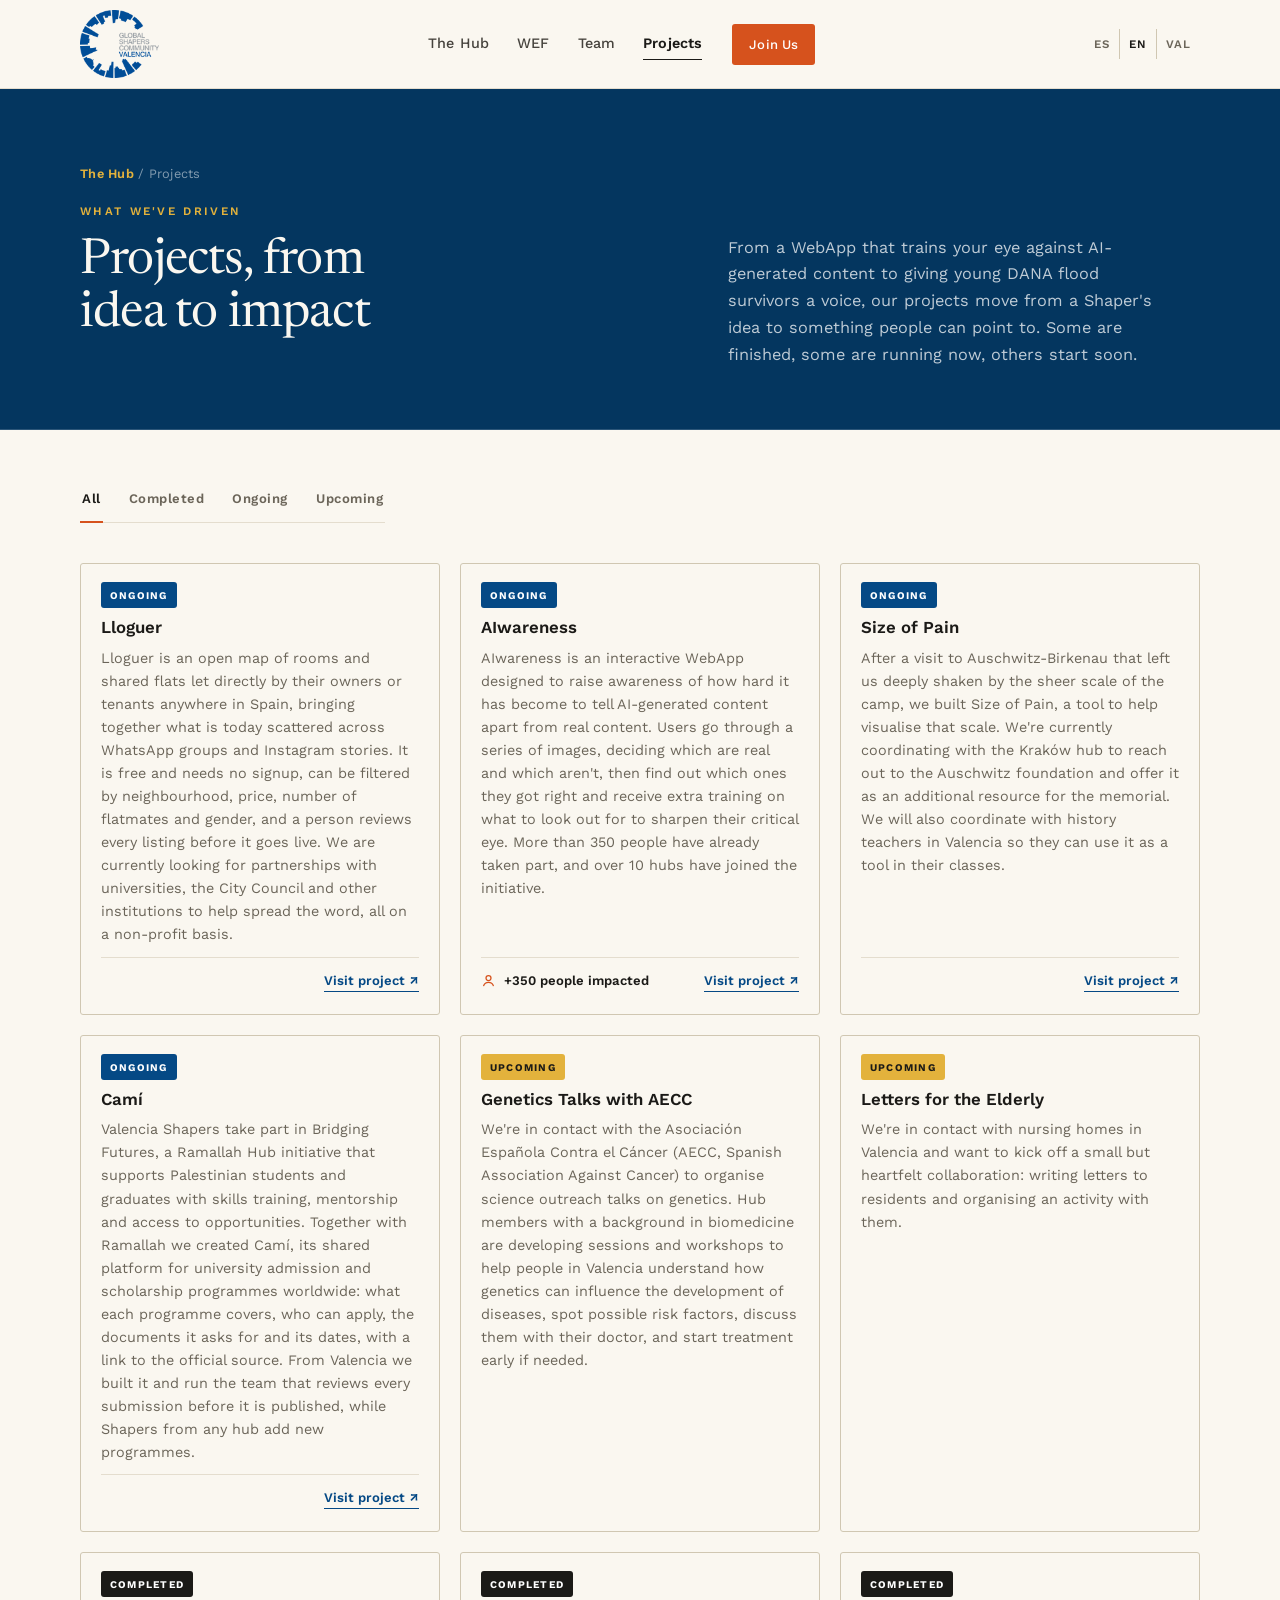
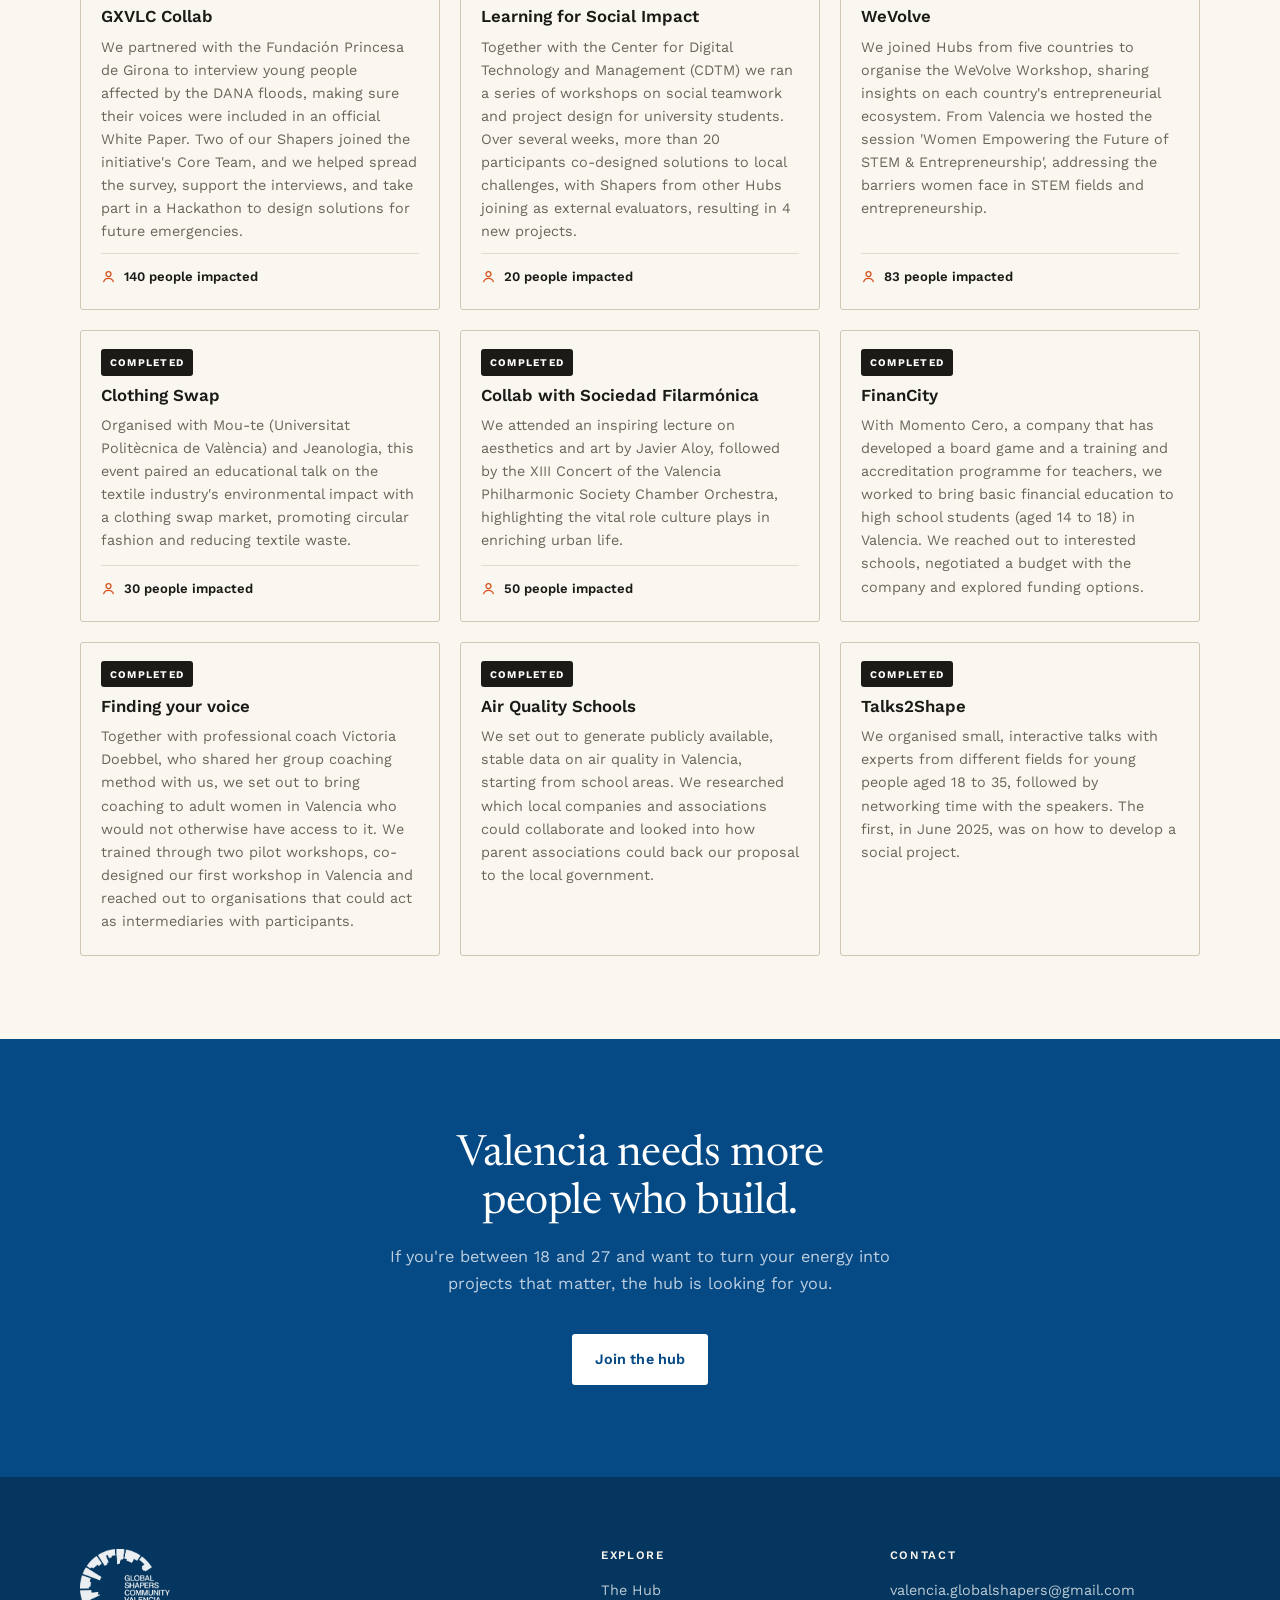
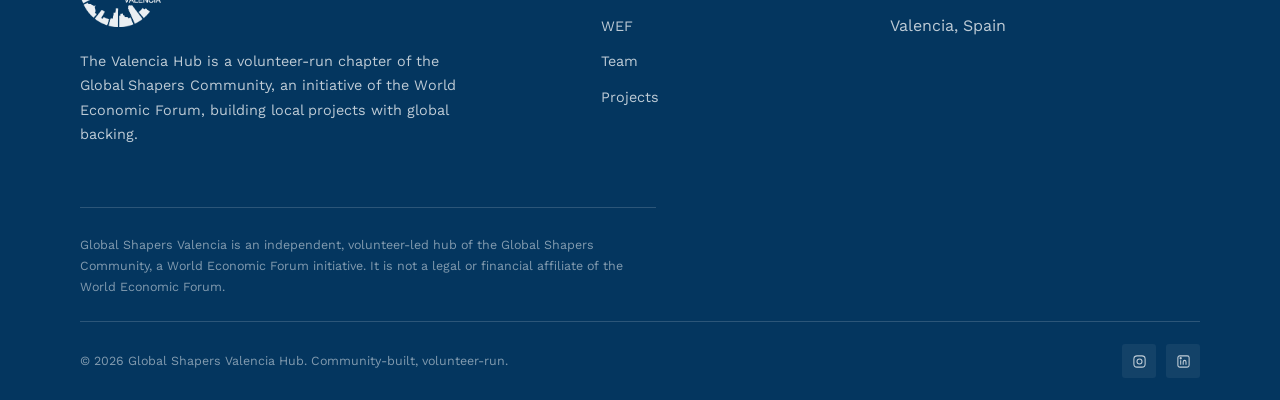
==== commit 7f70ba19: "Show real projects and faces on the homepage and explain how to join - "Projects driven" now counts " ====
--- a/projects.html
+++ b/projects.html
@@ -49,7 +49,7 @@
     <p class="breadcrumb"><a href="index.html" data-i18n="nav.hub">The Hub</a> / <span data-i18n="nav.projects">Projects</span></p>
     <span class="hero-eyebrow" data-i18n="projects.eyebrow">What we've driven</span>
     <h1 data-i18n="projects.title">Projects, from idea to impact</h1>
-    <p data-i18n="projects.teaserBody">From neighbourhood orchards to post-flood rebuilding, our projects move from a Shaper's idea to something people can point to. Some are finished, some are running now, others start soon.</p>
+    <p data-i18n="projects.teaserBody">From a WebApp that trains your eye against AI-generated content to giving young DANA flood survivors a voice, our projects move from a Shaper's idea to something people can point to. Some are finished, some are running now, others start soon.</p>
   </div>
 </section>
 
--- a/assets/css/style.css
+++ b/assets/css/style.css
@@ -404,6 +404,10 @@
   padding-block: 15px;
 }
 .ticker-track {
+  -webkit-mask-image: linear-gradient(90deg, transparent, #000 6%, #000 94%, transparent);
+  mask-image: linear-gradient(90deg, transparent, #000 6%, #000 94%, transparent);
+}
+.ticker-track {
   display: flex;
   width: max-content;
   animation: ticker 48s linear infinite;
@@ -483,7 +487,9 @@
 .pillar-card {
   border-top: 1px solid var(--line-strong);
   padding: 22px 0 24px;
-}
+  transition: border-color 0.2s ease;
+}
+.pillar-card:hover { border-top-color: var(--accent); }
 .pillar-icon {
   width: 24px;
   height: 24px;
@@ -568,34 +574,6 @@
 .chain-node p { font-size: 0.86rem; color: var(--on-blue); line-height: 1.6; max-width: 26ch; }
 
 /* ===================================================================
-   SOCIAL
-   =================================================================== */
-.social-section { background: var(--paper); padding-block: clamp(40px, 4.5vw, 58px); }
-.social-section .container {
-  display: flex;
-  align-items: center;
-  gap: clamp(24px, 5vw, 56px);
-  flex-wrap: wrap;
-}
-.social-section .section-head { margin-bottom: 0; }
-.social-section .section-head .section-title { max-width: 24ch; }
-.social-row { display: flex; gap: 12px; }
-.social-link {
-  width: 46px;
-  height: 46px;
-  border-radius: var(--r);
-  background: var(--paper);
-  border: 1px solid var(--line-strong);
-  display: flex;
-  align-items: center;
-  justify-content: center;
-  color: var(--ink);
-  transition: background 0.2s ease, color 0.2s ease, border-color 0.2s ease;
-}
-.social-link svg { width: 19px; height: 19px; }
-.social-link:hover { background: var(--blue); border-color: var(--blue); color: #fff; }
-
-/* ===================================================================
    PARTNERS
    =================================================================== */
 .partners-section {
@@ -644,20 +622,6 @@
   .partners-marquee { overflow-x: auto; }
   .partners-list[aria-hidden="true"] { display: none; }
 }
-
-/* ===================================================================
-   VISITING VALENCIA
-   =================================================================== */
-.visit-section { background: var(--paper-2); padding-block: clamp(40px, 4.5vw, 58px); }
-.visit-section .container {
-  display: flex;
-  align-items: center;
-  justify-content: space-between;
-  gap: clamp(24px, 5vw, 56px);
-  flex-wrap: wrap;
-}
-.visit-section .section-head { margin-bottom: 0; }
-.visit-section .section-head .section-title { max-width: 30ch; }
 
 /* ===================================================================
    TEAM
@@ -930,6 +894,140 @@
 .project-link:hover { color: var(--accent); }
 
 /* ===================================================================
+   HOMEPAGE PROJECTS  (ongoing projects from data/projects.json)
+   =================================================================== */
+.home-projects { background: var(--paper); }
+.home-projects-head {
+  display: grid;
+  grid-template-columns: minmax(0, 1fr) minmax(0, 1fr);
+  column-gap: clamp(32px, 6vw, 72px);
+  align-items: end;
+}
+.home-projects-head .section-title { margin-top: 18px; }
+.home-projects-head .teaser-body { margin-top: 0; max-width: 52ch; }
+.home-projects-label {
+  display: flex;
+  align-items: center;
+  gap: 10px;
+  margin: clamp(36px, 5vw, 52px) 0 18px;
+  font-size: 0.72rem;
+  font-weight: 600;
+  letter-spacing: 0.16em;
+  text-transform: uppercase;
+  color: var(--blue);
+}
+.live-pip {
+  position: relative;
+  width: 7px;
+  height: 7px;
+  border-radius: 50%;
+  background: var(--blue);
+}
+.live-pip::after {
+  content: '';
+  position: absolute;
+  inset: 0;
+  border-radius: inherit;
+  background: var(--blue);
+  animation: live-pip 2.2s ease-out infinite;
+}
+@keyframes live-pip {
+  from { opacity: 0.6; transform: scale(1); }
+  to { opacity: 0; transform: scale(3); }
+}
+.home-projects-grid {
+  display: grid;
+  grid-template-columns: repeat(auto-fill, minmax(240px, 1fr));
+  gap: 20px;
+}
+.home-projects-grid:empty { display: none; }
+.home-projects-grid p.project-desc {
+  flex: none;
+  display: -webkit-box;
+  -webkit-box-orient: vertical;
+  -webkit-line-clamp: 6;
+  line-clamp: 6;
+  overflow: hidden;
+}
+.home-projects-grid .project-impact { margin-top: auto; }
+.home-projects .teaser-cta { margin-top: 28px; }
+
+/* ===================================================================
+   HOMEPAGE TEAM  (faces from data/team.json)
+   =================================================================== */
+.home-team { background: var(--paper-2); }
+.home-team-grid {
+  display: grid;
+  grid-template-columns: minmax(0, 1fr) minmax(0, 1fr);
+  gap: clamp(32px, 6vw, 72px);
+  align-items: center;
+}
+.home-team .section-title { margin-top: 18px; }
+.face-stack {
+  display: flex;
+  flex-wrap: wrap;
+  justify-content: flex-end;
+  padding-left: 16px;
+}
+.face-stack:empty { display: none; }
+.face {
+  width: 76px;
+  height: 76px;
+  margin-left: -16px;
+  border-radius: 50%;
+  border: 3px solid var(--paper-2);
+  background: var(--media);
+  color: var(--blue);
+  font-family: var(--font-display);
+  font-size: 1.3rem;
+  display: flex;
+  align-items: center;
+  justify-content: center;
+  overflow: hidden;
+  transition: transform 0.25s cubic-bezier(0.2, 0.7, 0.2, 1);
+}
+.face img { width: 100%; height: 100%; object-fit: cover; }
+.face-more {
+  background: var(--blue);
+  color: #fff;
+  font-family: var(--font-body);
+  font-size: 0.95rem;
+  font-weight: 600;
+}
+.face-stack:hover .face { transform: translateX(-4px); }
+.face-stack:hover .face:nth-child(even) { transform: translateY(-6px) translateX(-4px); }
+
+/* Visiting Valencia: compact card under the partners carousel */
+.visit-card {
+  margin-top: clamp(36px, 5vw, 52px);
+  display: flex;
+  align-items: center;
+  gap: 18px;
+  padding: 18px 22px;
+  border: 1px solid var(--line-strong);
+  border-radius: var(--r);
+  transition: border-color 0.2s ease, background 0.2s ease;
+}
+.visit-card:hover { border-color: var(--blue); background: #fff; }
+.visit-card-icon {
+  flex-shrink: 0;
+  width: 42px;
+  height: 42px;
+  border-radius: 50%;
+  background: var(--paper-2);
+  color: var(--accent);
+  display: flex;
+  align-items: center;
+  justify-content: center;
+}
+.visit-card-icon svg { width: 21px; height: 21px; }
+.visit-card-copy { flex: 1; display: flex; flex-direction: column; gap: 2px; }
+.visit-card-copy strong { color: var(--ink); font-weight: 600; }
+.visit-card-copy span { color: var(--muted); font-size: 0.92rem; }
+.visit-card .teaser-cta { margin-top: 0; white-space: nowrap; }
+.visit-card:hover .teaser-cta { color: var(--accent); }
+
+/* ===================================================================
    CTA BAND
    =================================================================== */
 .cta-band {
@@ -962,7 +1060,68 @@
   font-size: 1.02rem;
   line-height: 1.65;
 }
-.cta-band .btn { margin-top: 30px; }
+.cta-band .btn { margin-top: 36px; }
+
+/* How joining works: three numbered steps */
+.join-steps {
+  display: grid;
+  grid-template-columns: repeat(3, 1fr);
+  gap: 28px;
+  max-width: 920px;
+  margin: clamp(36px, 5vw, 52px) auto 0;
+  padding: 0;
+  list-style: none;
+  text-align: left;
+}
+.join-steps li {
+  border-top: 1px solid var(--line-on-blue);
+  padding-top: 18px;
+}
+.join-step-num {
+  font-family: var(--font-display);
+  font-size: 1.6rem;
+  line-height: 1;
+  color: var(--gold);
+}
+.join-steps h3 {
+  margin-top: 12px;
+  font-family: var(--font-body);
+  font-size: 0.98rem;
+  font-weight: 600;
+  color: #fff;
+}
+.cta-band .join-steps p {
+  margin: 6px 0 0;
+  max-width: none;
+  font-size: 0.9rem;
+  line-height: 1.6;
+}
+.join-social {
+  margin-top: 30px;
+  display: flex;
+  align-items: center;
+  justify-content: center;
+  gap: 10px;
+  font-size: 0.72rem;
+  font-weight: 600;
+  letter-spacing: 0.16em;
+  text-transform: uppercase;
+  color: var(--on-blue-dim);
+}
+.join-social span { margin-right: 6px; }
+.join-social a {
+  width: 38px;
+  height: 38px;
+  border-radius: var(--r);
+  border: 1px solid var(--line-on-blue);
+  display: flex;
+  align-items: center;
+  justify-content: center;
+  color: var(--on-blue);
+  transition: background 0.2s ease, color 0.2s ease, border-color 0.2s ease;
+}
+.join-social svg { width: 17px; height: 17px; }
+.join-social a:hover { background: #fff; border-color: #fff; color: var(--blue); }
 .cta-band .btn-ink { background: #fff; color: var(--blue); }
 .cta-band .btn-ink:hover { background: var(--gold); color: var(--ink); }
 
@@ -1028,18 +1187,6 @@
 /* ===================================================================
    TEASER SECTIONS (homepage previews of Team / Projects)
    =================================================================== */
-.explore-section { background: var(--paper); padding-block: clamp(52px, 6vw, 80px); }
-.explore-grid {
-  display: grid;
-  grid-template-columns: 1fr 1fr;
-  gap: clamp(28px, 4vw, 52px);
-}
-.teaser-single {
-  border-top: 1px solid var(--line-strong);
-  padding-top: clamp(26px, 3vw, 36px);
-}
-.teaser-single .section-eyebrow { justify-content: flex-start; }
-.teaser-single .section-title { max-width: 16ch; margin-top: 14px; }
 .teaser-body {
   margin-top: 14px;
   color: var(--ink-soft);
@@ -1125,7 +1272,6 @@
   .page-header h1,
   .page-header p { grid-column: 1; grid-row: auto; align-self: auto; }
   .page-header p { margin-top: 16px; max-width: 52ch; }
-  .explore-grid { grid-template-columns: 1fr; gap: 32px; }
   .stats-grid { grid-template-columns: repeat(2, 1fr); }
   .stat-item { padding-inline: 20px; }
   .stat-item:nth-child(2n+1) { border-left: none; padding-left: 0; }
@@ -1135,6 +1281,10 @@
   .footer-grid { grid-template-columns: 1fr 1fr; }
   .footer-brand { grid-column: 1 / -1; }
   .chain { grid-template-columns: repeat(2, 1fr); }
+  .home-projects-head,
+  .home-team-grid { grid-template-columns: 1fr; }
+  .home-projects-head .teaser-body { margin-top: 16px; }
+  .face-stack { justify-content: flex-start; }
 }
 @media (max-width: 620px) {
   .nav-links { display: none; }
@@ -1148,10 +1298,19 @@
   .team-grid { grid-template-columns: 1fr 1fr; }
   .projects-grid { grid-template-columns: 1fr; }
   .chain { grid-template-columns: 1fr; }
+  .join-steps { grid-template-columns: 1fr; gap: 20px; }
+  .face-stack { flex-wrap: nowrap; padding-left: 12px; }
+  .face { width: 52px; height: 52px; margin-left: -12px; font-size: 0.95rem; }
+  .face-more { font-size: 0.82rem; }
+  .visit-card { flex-wrap: wrap; }
+  .visit-card .teaser-cta { margin-left: 60px; }
   .footer-grid { grid-template-columns: 1fr; gap: 32px; }
   .footer-bottom { justify-content: flex-start; }
 }
 @media (max-width: 400px) {
+  .hero h1 { font-size: 2.1rem; }
+  .face { width: 40px; height: 40px; margin-left: -10px; border-width: 2px; font-size: 0.8rem; }
+  .face-more { font-size: 0.72rem; }
   .stats-grid { grid-template-columns: 1fr; }
   .stat-item { border-left: none; padding-left: 0; }
   .stat-item:nth-child(n+2) { margin-top: 24px; }
@@ -1212,8 +1371,8 @@
 .js [data-reveal]:not([data-visible]) { opacity: 0; transform: translateY(22px); }
 .js .chain-node[data-reveal]:not([data-visible])::before { transform: scaleX(0); }
 
-/* Hero headline: four issues take turns, each with a hand-drawn underline.
-   10.4 s loop, 2.6 s per word (delays set inline in index.html). */
+/* Hero headline: six project themes take turns, each with a hand-drawn
+   underline. 15.6 s loop, 2.6 s per word (delays set inline in index.html). */
 .rotator {
   display: grid;
   white-space: nowrap;
@@ -1226,12 +1385,12 @@
   font-style: italic;
   color: var(--gold);
   opacity: 0;
-  animation: rotator 10.4s cubic-bezier(0.2, 0.7, 0.2, 1) infinite backwards;
+  animation: rotator 15.6s cubic-bezier(0.2, 0.7, 0.2, 1) infinite backwards;
 }
 @keyframes rotator {
   0% { opacity: 0; transform: translateY(0.4em); filter: blur(6px); }
-  4%, 22% { opacity: 1; transform: none; filter: blur(0); }
-  25%, 100% { opacity: 0; transform: translateY(-0.4em); filter: blur(6px); }
+  2.7%, 14.7% { opacity: 1; transform: none; filter: blur(0); }
+  16.67%, 100% { opacity: 0; transform: translateY(-0.4em); filter: blur(6px); }
 }
 .squiggle {
   position: absolute;
@@ -1248,11 +1407,11 @@
   stroke-linecap: round;
   stroke-dasharray: 1;
   stroke-dashoffset: 1;
-  animation: squiggle 10.4s cubic-bezier(0.6, 0, 0.3, 1) infinite backwards;
+  animation: squiggle 15.6s cubic-bezier(0.6, 0, 0.3, 1) infinite backwards;
 }
 @keyframes squiggle {
-  0%, 3% { stroke-dashoffset: 1; }
-  11%, 100% { stroke-dashoffset: 0; }
+  0%, 2% { stroke-dashoffset: 1; }
+  7.3%, 100% { stroke-dashoffset: 0; }
 }
 
 /* Slow float on the hero logo */
@@ -1263,7 +1422,7 @@
 }
 
 @media (prefers-reduced-motion: reduce) {
-  .rise, .rotator-word, .squiggle path, .float { animation: none !important; }
+  .rise, .rotator-word, .squiggle path, .float, .live-pip::after { animation: none !important; }
   .js [data-reveal]:not([data-visible]) { opacity: 1; transform: none; }
   .js .chain-node[data-reveal]:not([data-visible])::before { transform: none; }
   .rotator-word:first-child { opacity: 1; }
